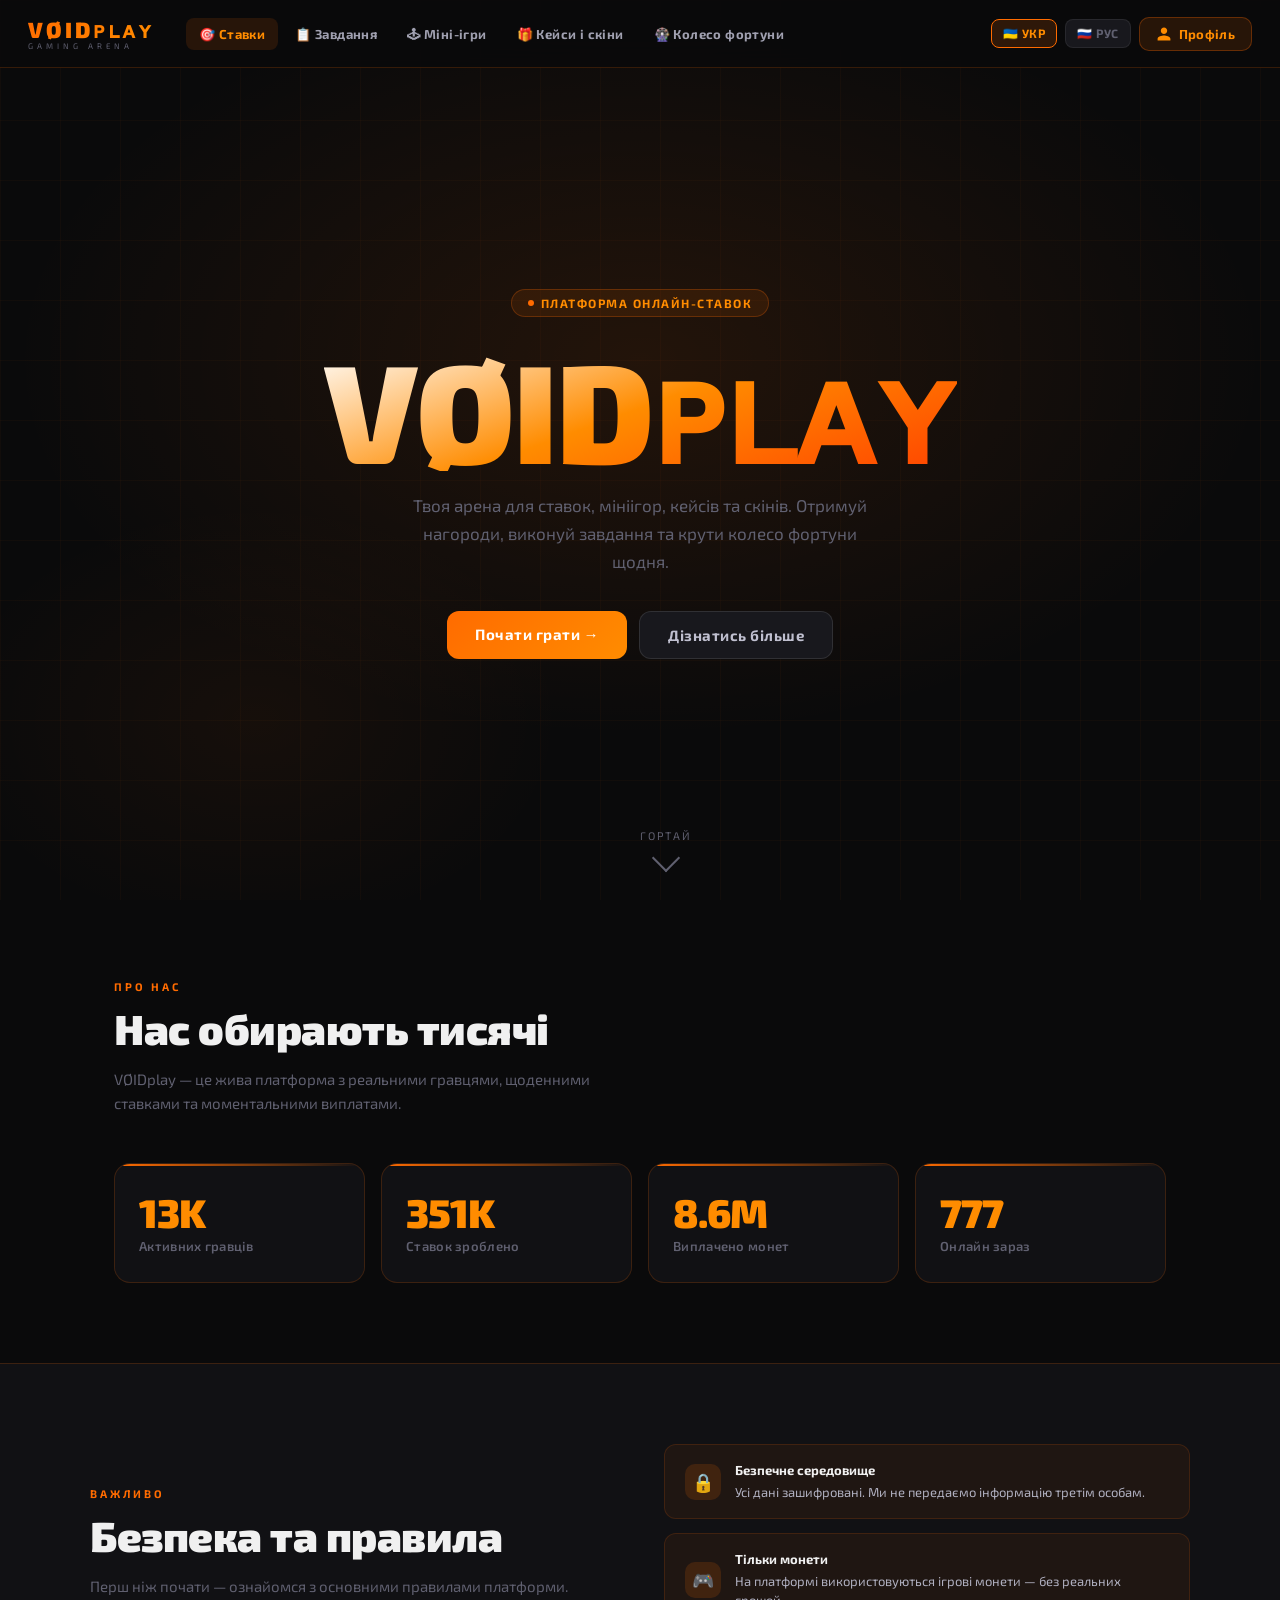
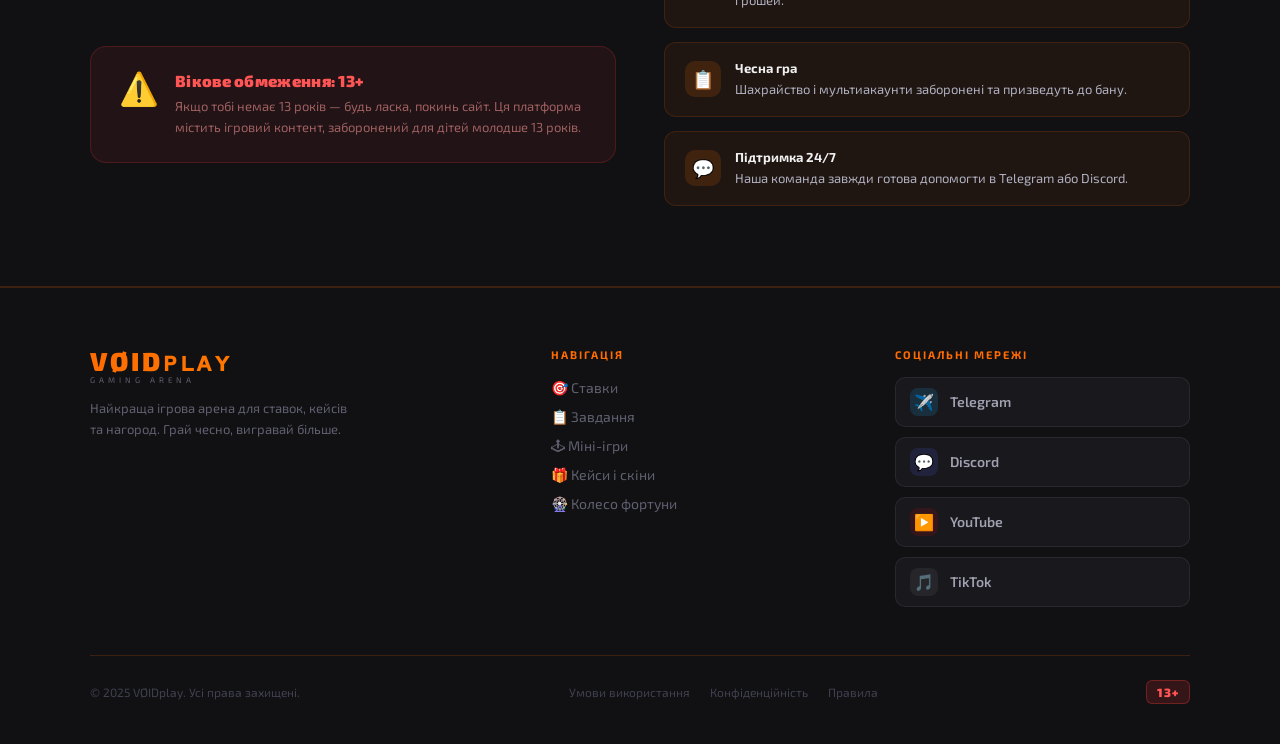
==== index.html @ d3e5fb25 "start" ====
<!DOCTYPE html>
<html lang="uk">
<head>
<meta charset="UTF-8">
<meta name="viewport" content="width=device-width, initial-scale=1.0">
<title>VØIDplay — Gaming Arena</title>
<link href="https://fonts.googleapis.com/css2?family=Exo+2:wght@400;600;700;900&display=swap" rel="stylesheet">
<style>
*, *::before, *::after { margin: 0; padding: 0; box-sizing: border-box; }

:root {
  --orange: #ff6b00;
  --orange-light: #ff8c00;
  --bg: #0a0a0b;
  --surface: #111114;
  --surface2: #18181d;
  --border: rgba(255,107,0,0.18);
  --text: #f0f0f0;
  --muted: #606070;
  --header-h: 68px;
}

html { scroll-behavior: smooth; }

body {
  font-family: 'Exo 2', sans-serif;
  background: var(--bg);
  color: var(--text);
  min-height: 100vh;
  overflow-x: hidden;
}

/* ─── HEADER ─────────────────────────────────────────── */
header {
  position: fixed;
  top: 0; left: 0; right: 0;
  height: var(--header-h);
  background: rgba(10,10,11,0.85);
  backdrop-filter: blur(18px);
  -webkit-backdrop-filter: blur(18px);
  border-bottom: 1px solid var(--border);
  z-index: 1000;
  display: flex;
  align-items: center;
  padding: 0 28px;
  gap: 32px;
}

.logo {
  display: flex;
  flex-direction: column;
  line-height: 1;
  text-decoration: none;
  flex-shrink: 0;
}
.logo-title {
  font-size: 22px;
  font-weight: 900;
  letter-spacing: 3px;
  background: linear-gradient(135deg, #ff6b00, #ff8c00);
  -webkit-background-clip: text;
  -webkit-text-fill-color: transparent;
}
.logo-sub {
  font-size: 8px;
  color: var(--muted);
  letter-spacing: 4px;
  text-transform: uppercase;
  margin-top: 2px;
}

nav {
  display: flex;
  align-items: center;
  gap: 4px;
  flex: 1;
}

.nav-link {
  color: #a0a0b0;
  text-decoration: none;
  font-size: 13px;
  font-weight: 700;
  letter-spacing: 0.4px;
  padding: 8px 13px;
  border-radius: 8px;
  transition: color 0.2s, background 0.2s;
  white-space: nowrap;
}
.nav-link:hover {
  color: var(--orange-light);
  background: rgba(255,107,0,0.08);
}
.nav-link.active {
  color: var(--orange-light);
  background: rgba(255,107,0,0.12);
}

.header-right {
  display: flex;
  align-items: center;
  gap: 8px;
  flex-shrink: 0;
}

.lang-btn {
  background: var(--surface2);
  border: 1px solid rgba(255,255,255,0.07);
  border-radius: 8px;
  padding: 6px 11px;
  color: var(--muted);
  font-family: 'Exo 2', sans-serif;
  font-size: 12px;
  font-weight: 700;
  cursor: pointer;
  transition: all 0.2s;
  letter-spacing: 0.5px;
}
.lang-btn:hover { border-color: rgba(255,107,0,0.4); color: var(--orange-light); }
.lang-btn.active {
  background: rgba(255,107,0,0.15);
  border-color: var(--orange);
  color: var(--orange-light);
}

.btn-profile {
  background: rgba(255,107,0,0.12);
  border: 1px solid rgba(255,107,0,0.3);
  border-radius: 10px;
  padding: 8px 16px;
  color: var(--orange-light);
  font-family: 'Exo 2', sans-serif;
  font-size: 13px;
  font-weight: 700;
  cursor: pointer;
  transition: all 0.2s;
  display: flex;
  align-items: center;
  gap: 7px;
  letter-spacing: 0.3px;
}
.btn-profile:hover {
  background: rgba(255,107,0,0.2);
  border-color: var(--orange);
}
.btn-profile svg { width: 16px; height: 16px; fill: var(--orange-light); }

/* ── PROFILE DROPDOWN ── */
.profile-wrap { position: relative; }

.profile-avatar {
  width: 36px; height: 36px;
  border-radius: 50%;
  background: linear-gradient(135deg, #ff6b00, #ff8c00);
  border: none;
  cursor: pointer;
  display: flex; align-items: center; justify-content: center;
  font-family: 'Exo 2', sans-serif;
  font-size: 14px; font-weight: 900;
  color: #fff;
  letter-spacing: 0.5px;
  transition: opacity 0.2s, transform 0.2s;
  flex-shrink: 0;
}
.profile-avatar:hover { opacity: 0.85; transform: scale(1.05); }

.profile-name-btn {
  display: flex; align-items: center; gap: 8px;
  background: rgba(255,107,0,0.10);
  border: 1px solid rgba(255,107,0,0.25);
  border-radius: 10px;
  padding: 6px 12px 6px 6px;
  cursor: pointer;
  transition: all 0.2s;
}
.profile-name-btn:hover { background: rgba(255,107,0,0.18); border-color: var(--orange); }
.profile-name-text {
  font-family: 'Exo 2', sans-serif;
  font-size: 13px; font-weight: 700;
  color: var(--orange-light);
  max-width: 120px;
  white-space: nowrap; overflow: hidden; text-overflow: ellipsis;
}
.profile-chevron {
  width: 14px; height: 14px;
  fill: var(--orange-light);
  transition: transform 0.2s;
  flex-shrink: 0;
}
.profile-wrap.open .profile-chevron { transform: rotate(180deg); }

.profile-dropdown {
  position: absolute;
  top: calc(100% + 10px);
  right: 0;
  min-width: 200px;
  background: #111114;
  border: 1px solid rgba(255,107,0,0.25);
  border-radius: 14px;
  padding: 8px;
  box-shadow: 0 16px 48px rgba(0,0,0,0.6);
  opacity: 0; pointer-events: none;
  transform: translateY(-8px);
  transition: opacity 0.2s, transform 0.2s;
  z-index: 200;
}
.profile-wrap.open .profile-dropdown {
  opacity: 1; pointer-events: all;
  transform: translateY(0);
}

.pd-header {
  padding: 10px 12px 12px;
  border-bottom: 1px solid rgba(255,255,255,0.06);
  margin-bottom: 6px;
}
.pd-fullname { font-size: 14px; font-weight: 900; color: var(--text); }
.pd-meta { font-size: 12px; color: var(--muted); margin-top: 2px; }
.pd-balance {
  display: flex; align-items: center; gap: 6px;
  background: rgba(255,107,0,0.1);
  border-radius: 8px;
  padding: 6px 10px;
  font-size: 13px; font-weight: 700;
  color: var(--orange-light);
  margin-top: 8px;
}

.pd-item {
  display: flex; align-items: center; gap: 10px;
  padding: 9px 12px;
  border-radius: 9px;
  font-size: 13px; font-weight: 600;
  color: #a0a0b0;
  cursor: pointer;
  transition: all 0.15s;
  border: none; background: none;
  width: 100%; text-align: left;
  font-family: 'Exo 2', sans-serif;
}
.pd-item:hover { background: rgba(255,255,255,0.04); color: var(--text); }
.pd-item.danger:hover { background: rgba(255,58,58,0.08); color: #ff5555; }
.pd-sep { height: 1px; background: rgba(255,255,255,0.06); margin: 4px 0; }

/* ─── HERO ─────────────────────────────────────────────── */
.hero {
  min-height: 100vh;
  display: flex;
  flex-direction: column;
  align-items: center;
  justify-content: center;
  text-align: center;
  padding: calc(var(--header-h) + 40px) 24px 60px;
  position: relative;
  overflow: hidden;
}

.hero-bg {
  position: absolute;
  inset: 0;
  background:
    radial-gradient(ellipse 70% 60% at 50% 40%, rgba(255,107,0,0.10) 0%, transparent 70%),
    radial-gradient(ellipse 40% 40% at 20% 80%, rgba(255,107,0,0.05) 0%, transparent 60%);
  pointer-events: none;
}

/* Grid lines decoration */
.hero-bg::after {
  content: '';
  position: absolute;
  inset: 0;
  background-image:
    linear-gradient(rgba(255,107,0,0.03) 1px, transparent 1px),
    linear-gradient(90deg, rgba(255,107,0,0.03) 1px, transparent 1px);
  background-size: 60px 60px;
  pointer-events: none;
}

.hero-badge {
  display: inline-flex;
  align-items: center;
  gap: 7px;
  background: rgba(255,107,0,0.1);
  border: 1px solid rgba(255,107,0,0.25);
  border-radius: 50px;
  padding: 6px 16px;
  font-size: 12px;
  font-weight: 700;
  color: var(--orange-light);
  letter-spacing: 1.5px;
  text-transform: uppercase;
  margin-bottom: 28px;
  animation: fadeDown 0.6s ease both;
}

.hero-badge-dot {
  width: 6px;
  height: 6px;
  border-radius: 50%;
  background: var(--orange);
  animation: pulse 2s infinite;
}

@keyframes pulse {
  0%,100% { opacity: 1; transform: scale(1); }
  50% { opacity: 0.5; transform: scale(0.7); }
}

.hero-title {
  font-size: clamp(72px, 14vw, 140px);
  font-weight: 900;
  letter-spacing: -2px;
  line-height: 0.9;
  background: linear-gradient(160deg, #fff 0%, #ff8c00 50%, #ff4400 100%);
  -webkit-background-clip: text;
  -webkit-text-fill-color: transparent;
  animation: fadeDown 0.7s 0.1s ease both;
  margin-bottom: 20px;
}

.hero-sub {
  font-size: clamp(14px, 2vw, 17px);
  color: var(--muted);
  max-width: 480px;
  line-height: 1.65;
  animation: fadeDown 0.7s 0.2s ease both;
  margin-bottom: 36px;
}

.hero-btns {
  display: flex;
  gap: 12px;
  flex-wrap: wrap;
  justify-content: center;
  animation: fadeDown 0.7s 0.3s ease both;
}

.btn-primary {
  background: linear-gradient(135deg, #ff6b00, #ff8c00);
  border: none;
  border-radius: 12px;
  padding: 14px 28px;
  color: #fff;
  font-family: 'Exo 2', sans-serif;
  font-size: 15px;
  font-weight: 700;
  cursor: pointer;
  transition: opacity 0.2s, transform 0.1s;
  letter-spacing: 0.5px;
  text-decoration: none;
  display: inline-block;
}
.btn-primary:hover { opacity: 0.88; }
.btn-primary:active { transform: scale(0.97); }

.btn-secondary {
  background: var(--surface2);
  border: 1px solid rgba(255,255,255,0.1);
  border-radius: 12px;
  padding: 14px 28px;
  color: #c0c0d0;
  font-family: 'Exo 2', sans-serif;
  font-size: 15px;
  font-weight: 700;
  cursor: pointer;
  transition: all 0.2s;
  letter-spacing: 0.5px;
  text-decoration: none;
  display: inline-block;
}
.btn-secondary:hover { border-color: rgba(255,107,0,0.4); color: var(--orange-light); }

.scroll-hint {
  position: absolute;
  bottom: 32px;
  left: 50%;
  transform: translateX(-50%);
  display: flex;
  flex-direction: column;
  align-items: center;
  gap: 6px;
  color: var(--muted);
  font-size: 11px;
  letter-spacing: 2px;
  text-transform: uppercase;
  animation: fadeDown 1s 0.8s ease both;
}
.scroll-arrow {
  width: 20px;
  height: 20px;
  border-right: 2px solid var(--muted);
  border-bottom: 2px solid var(--muted);
  transform: rotate(45deg);
  animation: scrollBounce 1.5s infinite;
}
@keyframes scrollBounce {
  0%,100% { transform: rotate(45deg) translateY(0); opacity: 1; }
  50% { transform: rotate(45deg) translateY(5px); opacity: 0.5; }
}

/* ─── SCROLL ANIMATIONS ────────────────────────────────── */
@keyframes fadeDown {
  from { opacity: 0; transform: translateY(-20px); }
  to   { opacity: 1; transform: translateY(0); }
}

.reveal {
  opacity: 0;
  transform: translateY(40px);
  transition: opacity 0.7s ease, transform 0.7s ease;
}
.reveal.visible {
  opacity: 1;
  transform: translateY(0);
}
.reveal-delay-1 { transition-delay: 0.1s; }
.reveal-delay-2 { transition-delay: 0.2s; }
.reveal-delay-3 { transition-delay: 0.3s; }
.reveal-delay-4 { transition-delay: 0.4s; }

/* ─── STATS SECTION ─────────────────────────────────────── */
.stats-section {
  padding: 80px 24px;
  max-width: 1100px;
  margin: 0 auto;
}

.section-label {
  font-size: 11px;
  font-weight: 700;
  color: var(--orange);
  letter-spacing: 3px;
  text-transform: uppercase;
  margin-bottom: 10px;
}

.section-title {
  font-size: clamp(28px, 5vw, 42px);
  font-weight: 900;
  margin-bottom: 14px;
  letter-spacing: -0.5px;
}

.section-desc {
  font-size: 15px;
  color: var(--muted);
  max-width: 520px;
  line-height: 1.6;
  margin-bottom: 48px;
}

.stats-grid {
  display: grid;
  grid-template-columns: repeat(auto-fit, minmax(200px, 1fr));
  gap: 16px;
}

.stat-card {
  background: var(--surface);
  border: 1px solid var(--border);
  border-radius: 16px;
  padding: 28px 24px;
  position: relative;
  overflow: hidden;
  transition: border-color 0.3s, transform 0.3s;
}
.stat-card:hover {
  border-color: rgba(255,107,0,0.4);
  transform: translateY(-3px);
}
.stat-card::before {
  content: '';
  position: absolute;
  top: 0; left: 0; right: 0;
  height: 2px;
  background: linear-gradient(90deg, var(--orange), transparent);
}

.stat-num {
  font-size: 40px;
  font-weight: 900;
  color: var(--orange-light);
  letter-spacing: -1px;
  line-height: 1;
  margin-bottom: 6px;
}

.stat-label {
  font-size: 13px;
  color: var(--muted);
  font-weight: 600;
  letter-spacing: 0.3px;
}

/* ─── INFO SECTION ──────────────────────────────────────── */
.info-section {
  padding: 80px 24px;
  background: var(--surface);
  border-top: 1px solid var(--border);
  border-bottom: 1px solid var(--border);
}

.info-inner {
  max-width: 1100px;
  margin: 0 auto;
  display: grid;
  grid-template-columns: 1fr 1fr;
  gap: 48px;
  align-items: center;
}

.info-warning {
  background: rgba(255,58,58,0.07);
  border: 1px solid rgba(255,58,58,0.2);
  border-radius: 16px;
  padding: 24px 28px;
  display: flex;
  align-items: flex-start;
  gap: 16px;
}
.warn-icon {
  font-size: 32px;
  line-height: 1;
  flex-shrink: 0;
}
.warn-title {
  font-size: 16px;
  font-weight: 900;
  color: #ff5555;
  margin-bottom: 6px;
  letter-spacing: 0.3px;
}
.warn-text {
  font-size: 13px;
  color: #a06060;
  line-height: 1.6;
}

.info-cards {
  display: flex;
  flex-direction: column;
  gap: 14px;
}

.info-card {
  background: rgba(255,107,0,0.06);
  border: 1px solid rgba(255,107,0,0.15);
  border-radius: 12px;
  padding: 16px 20px;
  display: flex;
  align-items: center;
  gap: 14px;
}
.info-card-icon {
  width: 36px;
  height: 36px;
  background: rgba(255,107,0,0.15);
  border-radius: 10px;
  display: flex;
  align-items: center;
  justify-content: center;
  font-size: 18px;
  flex-shrink: 0;
}
.info-card-text { font-size: 13px; color: #b0b0c0; line-height: 1.5; }
.info-card-text strong { color: var(--text); font-weight: 700; display: block; margin-bottom: 2px; }

/* ─── FOOTER ─────────────────────────────────────────────── */
footer {
  background: var(--surface);
  border-top: 1px solid var(--border);
  padding: 60px 24px 40px;
}

.footer-inner {
  max-width: 1100px;
  margin: 0 auto;
}

.footer-top {
  display: grid;
  grid-template-columns: 1.4fr 1fr 1fr;
  gap: 48px;
  margin-bottom: 48px;
}

.footer-brand .logo-title { font-size: 26px; letter-spacing: 3px; }
.footer-brand .logo-sub { margin-top: 2px; }

.footer-brand-desc {
  font-size: 13px;
  color: var(--muted);
  line-height: 1.65;
  margin-top: 14px;
  max-width: 260px;
}

.footer-col-title {
  font-size: 11px;
  font-weight: 700;
  color: var(--orange);
  letter-spacing: 2px;
  text-transform: uppercase;
  margin-bottom: 16px;
}

.footer-links {
  list-style: none;
  display: flex;
  flex-direction: column;
  gap: 10px;
}
.footer-links li a {
  color: var(--muted);
  text-decoration: none;
  font-size: 14px;
  transition: color 0.2s;
}
.footer-links li a:hover { color: var(--orange-light); }

/* Social buttons */
.socials {
  display: flex;
  flex-direction: column;
  gap: 10px;
}

.social-btn {
  display: flex;
  align-items: center;
  gap: 12px;
  background: var(--surface2);
  border: 1px solid rgba(255,255,255,0.07);
  border-radius: 10px;
  padding: 10px 14px;
  text-decoration: none;
  color: #a0a0b0;
  font-size: 14px;
  font-weight: 600;
  transition: all 0.2s;
}
.social-btn:hover {
  border-color: rgba(255,107,0,0.35);
  color: var(--orange-light);
  background: rgba(255,107,0,0.06);
}
.social-icon {
  width: 28px;
  height: 28px;
  border-radius: 8px;
  display: flex;
  align-items: center;
  justify-content: center;
  font-size: 16px;
  flex-shrink: 0;
}
.social-icon.tg  { background: rgba(41,182,246,0.15); }
.social-icon.dc  { background: rgba(88,101,242,0.15); }
.social-icon.yt  { background: rgba(255,0,0,0.12); }
.social-icon.tt  { background: rgba(255,255,255,0.06); }

.footer-bottom {
  border-top: 1px solid var(--border);
  padding-top: 24px;
  display: flex;
  align-items: center;
  justify-content: space-between;
  flex-wrap: wrap;
  gap: 12px;
}

.footer-copy {
  font-size: 12px;
  color: #404050;
}

.footer-legal {
  display: flex;
  gap: 20px;
}
.footer-legal a {
  font-size: 12px;
  color: #404050;
  text-decoration: none;
  transition: color 0.2s;
}
.footer-legal a:hover { color: var(--muted); }

.age-badge {
  background: rgba(255,58,58,0.15);
  border: 1px solid rgba(255,58,58,0.3);
  border-radius: 6px;
  padding: 4px 10px;
  font-size: 12px;
  font-weight: 900;
  color: #ff5555;
  letter-spacing: 1px;
}

/* ─── MOBILE ─────────────────────────────────────────────── */
@media (max-width: 768px) {
  .nav-link span { display: none; }
  .nav-link { padding: 8px 10px; font-size: 11px; }

  .info-inner { grid-template-columns: 1fr; gap: 24px; }

  .footer-top {
    grid-template-columns: 1fr;
    gap: 32px;
  }

  .footer-bottom { flex-direction: column; align-items: flex-start; }
}

@media (max-width: 520px) {
  header { padding: 0 16px; gap: 12px; }
  nav { gap: 2px; }
  .logo-title { font-size: 18px; }
}
</style>
</head>
<body>

<!-- ─── HEADER ──────────────────────────────────────────── -->
<header>
  <a href="#" class="logo">
    <span class="logo-title">VØIDᴘʟᴀʏ</span>
    <span class="logo-sub" data-i="arena">Gaming Arena</span>
  </a>

  <nav>
    <a href="#" class="nav-link active" data-i="nav_bets">🎯 Ставки</a>
    <a href="#" class="nav-link" data-i="nav_tasks">📋 Завдання</a>
    <a href="#" class="nav-link" data-i="nav_mini">🕹 Міні-ігри</a>
    <a href="#" class="nav-link" data-i="nav_cases">🎁 Кейси і скіни</a>
    <a href="#" class="nav-link" data-i="nav_wheel">🎡 Колесо фортуни</a>
  </nav>

  <div class="header-right">
    <button class="lang-btn active" onclick="setLang('uk')">🇺🇦 УКР</button>
    <button class="lang-btn" onclick="setLang('ru')">🇷🇺 РУС</button>
    <!-- Shown when logged OUT -->
    <button class="btn-profile" id="btn-go-login" onclick="window.location.href='register.html'">
      <svg viewBox="0 0 24 24" xmlns="http://www.w3.org/2000/svg">
        <path d="M12 12c2.7 0 4.8-2.1 4.8-4.8S14.7 2.4 12 2.4 7.2 4.5 7.2 7.2 9.3 12 12 12zm0 2.4c-3.2 0-9.6 1.6-9.6 4.8v2.4h19.2v-2.4c0-3.2-6.4-4.8-9.6-4.8z"/>
      </svg>
      <span data-i="profile">Профіль</span>
    </button>

    <!-- Shown when logged IN -->
    <div class="profile-wrap" id="profile-wrap" style="display:none">
      <button class="profile-name-btn" onclick="toggleDropdown()">
        <div class="profile-avatar" id="hdr-avatar">?</div>
        <span class="profile-name-text" id="hdr-name">—</span>
        <svg class="profile-chevron" viewBox="0 0 24 24"><path d="M7 10l5 5 5-5z"/></svg>
      </button>
      <div class="profile-dropdown" id="profile-dropdown">
        <div class="pd-header">
          <div class="pd-fullname" id="pd-fullname">—</div>
          <div class="pd-meta" id="pd-meta">—</div>
          <div class="pd-balance">🪙 <span id="pd-balance">200</span> монет</div>
        </div>
        <button class="pd-item" onclick="alert('Скоро!')">👤 Мій профіль</button>
        <button class="pd-item" onclick="alert('Скоро!')">🎁 Мої кейси</button>
        <div class="pd-sep"></div>
        <button class="pd-item danger" onclick="logout()">🚪 Вийти</button>
      </div>
    </div>
  </div>
</header>

<!-- ─── HERO ──────────────────────────────────────────────── -->
<section class="hero" id="home">
  <div class="hero-bg"></div>

  <div class="hero-badge">
    <span class="hero-badge-dot"></span>
    <span data-i="badge">Платформа онлайн-ставок</span>
  </div>

  <h1 class="hero-title">VØIDᴘʟᴀʏ</h1>

  <p class="hero-sub" data-i="hero_desc">
    Твоя арена для ставок, мініігор, кейсів та скінів. Отримуй нагороди, виконуй завдання та крути колесо фортуни щодня.
  </p>

  <div class="hero-btns">
    <a href="register.html" class="btn-primary" id="hero-start" data-i="btn_start">Почати грати →</a>
    <a href="#about" class="btn-secondary" data-i="btn_learn">Дізнатись більше</a>
  </div>

  <div class="scroll-hint">
    <span data-i="scroll">Гортай</span>
    <div class="scroll-arrow"></div>
  </div>
</section>

<!-- ─── STATS (ПРО НАС) ──────────────────────────────────── -->
<section class="stats-section" id="about">
  <div class="reveal">
    <div class="section-label" data-i="about_label">Про нас</div>
    <h2 class="section-title" data-i="about_title">Нас обирають тисячі</h2>
    <p class="section-desc" data-i="about_desc">
      VØIDplay — це жива платформа з реальними гравцями, щоденними ставками та моментальними виплатами. Ось наша статистика:
    </p>
  </div>

  <div class="stats-grid">
    <div class="stat-card reveal reveal-delay-1">
      <div class="stat-num" id="cnt-players">0</div>
      <div class="stat-label" data-i="stat_players">Активних гравців</div>
    </div>
    <div class="stat-card reveal reveal-delay-2">
      <div class="stat-num" id="cnt-bets">0</div>
      <div class="stat-label" data-i="stat_bets">Ставок зроблено</div>
    </div>
    <div class="stat-card reveal reveal-delay-3">
      <div class="stat-num" id="cnt-won">0</div>
      <div class="stat-label" data-i="stat_won">Виплачено монет</div>
    </div>
    <div class="stat-card reveal reveal-delay-4">
      <div class="stat-num" id="cnt-online">0</div>
      <div class="stat-label" data-i="stat_online">Онлайн зараз</div>
    </div>
  </div>
</section>

<!-- ─── ВАЖЛИВА ІНФОРМАЦІЯ ──────────────────────────────── -->
<section class="info-section">
  <div class="info-inner">

    <div class="reveal">
      <div class="section-label" data-i="info_label">Важливо</div>
      <h2 class="section-title" data-i="info_title">Безпека та правила</h2>
      <p class="section-desc" data-i="info_desc">
        Перш ніж почати — ознайомся з основними правилами платформи.
      </p>
      <div class="info-warning">
        <div class="warn-icon">⚠️</div>
        <div>
          <div class="warn-title" data-i="warn_title">Вікове обмеження: 13+</div>
          <div class="warn-text" data-i="warn_text">
            Якщо тобі немає 13 років — будь ласка, покинь сайт. Ця платформа містить ігровий контент, заборонений для дітей молодше 13 років.
          </div>
        </div>
      </div>
    </div>

    <div class="info-cards reveal reveal-delay-1">
      <div class="info-card">
        <div class="info-card-icon">🔒</div>
        <div class="info-card-text">
          <strong data-i="rule1_title">Безпечне середовище</strong>
          <span data-i="rule1_text">Усі дані зашифровані. Ми не передаємо інформацію третім особам.</span>
        </div>
      </div>
      <div class="info-card">
        <div class="info-card-icon">🎮</div>
        <div class="info-card-text">
          <strong data-i="rule2_title">Тільки монети</strong>
          <span data-i="rule2_text">На платформі використовуються ігрові монети — без реальних грошей.</span>
        </div>
      </div>
      <div class="info-card">
        <div class="info-card-icon">📋</div>
        <div class="info-card-text">
          <strong data-i="rule3_title">Чесна гра</strong>
          <span data-i="rule3_text">Шахрайство і мультиакаунти заборонені та призведуть до бану.</span>
        </div>
      </div>
      <div class="info-card">
        <div class="info-card-icon">💬</div>
        <div class="info-card-text">
          <strong data-i="rule4_title">Підтримка 24/7</strong>
          <span data-i="rule4_text">Наша команда завжди готова допомогти в Telegram або Discord.</span>
        </div>
      </div>
    </div>

  </div>
</section>

<!-- ─── FOOTER ──────────────────────────────────────────── -->
<footer>
  <div class="footer-inner">
    <div class="footer-top reveal">

      <div class="footer-brand">
        <div class="logo">
          <span class="logo-title">VØIDᴘʟᴀʏ</span>
          <span class="logo-sub" data-i="arena">Gaming Arena</span>
        </div>
        <p class="footer-brand-desc" data-i="footer_desc">
          Найкраща ігрова арена для ставок, кейсів та нагород. Грай чесно, вигравай більше.
        </p>
      </div>

      <div>
        <div class="footer-col-title" data-i="footer_nav">Навігація</div>
        <ul class="footer-links">
          <li><a href="#" data-i="nav_bets">🎯 Ставки</a></li>
          <li><a href="#" data-i="nav_tasks">📋 Завдання</a></li>
          <li><a href="#" data-i="nav_mini">🕹 Міні-ігри</a></li>
          <li><a href="#" data-i="nav_cases">🎁 Кейси і скіни</a></li>
          <li><a href="#" data-i="nav_wheel">🎡 Колесо фортуни</a></li>
        </ul>
      </div>

      <div>
        <div class="footer-col-title" data-i="footer_social">Соціальні мережі</div>
        <div class="socials">
          <a href="#" class="social-btn">
            <span class="social-icon tg">✈️</span>
            <span>Telegram</span>
          </a>
          <a href="#" class="social-btn">
            <span class="social-icon dc">💬</span>
            <span>Discord</span>
          </a>
          <a href="#" class="social-btn">
            <span class="social-icon yt">▶️</span>
            <span>YouTube</span>
          </a>
          <a href="#" class="social-btn">
            <span class="social-icon tt">🎵</span>
            <span>TikTok</span>
          </a>
        </div>
      </div>

    </div>

    <div class="footer-bottom">
      <span class="footer-copy" data-i="footer_copy">© 2025 VØIDplay. Усі права захищені.</span>
      <div class="footer-legal">
        <a href="#" data-i="footer_terms">Умови використання</a>
        <a href="#" data-i="footer_privacy">Конфіденційність</a>
        <a href="#" data-i="footer_rules">Правила</a>
      </div>
      <span class="age-badge">13+</span>
    </div>
  </div>
</footer>

<script>
/* ── TRANSLATIONS ─────────────────────────────────────── */
const T = {
  uk: {
    arena: 'Gaming Arena',
    nav_bets: '🎯 Ставки',
    nav_tasks: '📋 Завдання',
    nav_mini: '🕹 Міні-ігри',
    nav_cases: '🎁 Кейси і скіни',
    nav_wheel: '🎡 Колесо фортуни',
    profile: 'Профіль',
    badge: 'Платформа онлайн-ставок',
    hero_desc: 'Твоя арена для ставок, мініігор, кейсів та скінів. Отримуй нагороди, виконуй завдання та крути колесо фортуни щодня.',
    btn_start: 'Почати грати →',
    btn_learn: 'Дізнатись більше',
    scroll: 'Гортай',
    about_label: 'Про нас',
    about_title: 'Нас обирають тисячі',
    about_desc: 'VØIDplay — це жива платформа з реальними гравцями, щоденними ставками та моментальними виплатами.',
    stat_players: 'Активних гравців',
    stat_bets: 'Ставок зроблено',
    stat_won: 'Виплачено монет',
    stat_online: 'Онлайн зараз',
    info_label: 'Важливо',
    info_title: 'Безпека та правила',
    info_desc: 'Перш ніж почати — ознайомся з основними правилами платформи.',
    warn_title: 'Вікове обмеження: 13+',
    warn_text: 'Якщо тобі немає 13 років — будь ласка, покинь сайт. Ця платформа містить ігровий контент, заборонений для дітей молодше 13 років.',
    rule1_title: 'Безпечне середовище',
    rule1_text: 'Усі дані зашифровані. Ми не передаємо інформацію третім особам.',
    rule2_title: 'Тільки монети',
    rule2_text: 'На платформі використовуються ігрові монети — без реальних грошей.',
    rule3_title: 'Чесна гра',
    rule3_text: 'Шахрайство і мультиакаунти заборонені та призведуть до бану.',
    rule4_title: 'Підтримка 24/7',
    rule4_text: 'Наша команда завжди готова допомогти в Telegram або Discord.',
    footer_desc: 'Найкраща ігрова арена для ставок, кейсів та нагород. Грай чесно, вигравай більше.',
    footer_nav: 'Навігація',
    footer_social: 'Соціальні мережі',
    footer_copy: '© 2025 VØIDplay. Усі права захищені.',
    footer_terms: 'Умови використання',
    footer_privacy: 'Конфіденційність',
    footer_rules: 'Правила',
  },
  ru: {
    arena: 'Gaming Arena',
    nav_bets: '🎯 Ставки',
    nav_tasks: '📋 Задания',
    nav_mini: '🕹 Мини-игры',
    nav_cases: '🎁 Кейсы и скины',
    nav_wheel: '🎡 Колесо фортуны',
    profile: 'Профиль',
    badge: 'Платформа онлайн-ставок',
    hero_desc: 'Твоя арена для ставок, мини-игр, кейсов и скинов. Получай награды, выполняй задания и крути колесо фортуны каждый день.',
    btn_start: 'Начать играть →',
    btn_learn: 'Узнать больше',
    scroll: 'Листай',
    about_label: 'О нас',
    about_title: 'Нас выбирают тысячи',
    about_desc: 'VØIDplay — живая платформа с реальными игроками, ежедневными ставками и мгновенными выплатами.',
    stat_players: 'Активных игроков',
    stat_bets: 'Ставок сделано',
    stat_won: 'Выплачено монет',
    stat_online: 'Онлайн сейчас',
    info_label: 'Важно',
    info_title: 'Безопасность и правила',
    info_desc: 'Перед началом — ознакомься с основными правилами платформы.',
    warn_title: 'Возрастное ограничение: 13+',
    warn_text: 'Если тебе нет 13 лет — пожалуйста, покинь сайт. Эта платформа содержит игровой контент, запрещённый для детей младше 13 лет.',
    rule1_title: 'Безопасная среда',
    rule1_text: 'Все данные зашифрованы. Мы не передаём информацию третьим лицам.',
    rule2_title: 'Только монеты',
    rule2_text: 'На платформе используются игровые монеты — без реальных денег.',
    rule3_title: 'Честная игра',
    rule3_text: 'Мошенничество и мультиаккаунты запрещены и приведут к бану.',
    rule4_title: 'Поддержка 24/7',
    rule4_text: 'Наша команда всегда готова помочь в Telegram или Discord.',
    footer_desc: 'Лучшая игровая арена для ставок, кейсов и наград. Играй честно, выигрывай больше.',
    footer_nav: 'Навигация',
    footer_social: 'Социальные сети',
    footer_copy: '© 2025 VØIDplay. Все права защищены.',
    footer_terms: 'Условия использования',
    footer_privacy: 'Конфиденциальность',
    footer_rules: 'Правила',
  }
};

let lang = localStorage.getItem('vp_lang') || 'uk';

function setLang(l) {
  lang = l;
  localStorage.setItem('vp_lang', l);
  document.querySelectorAll('.lang-btn').forEach((b, i) =>
    b.classList.toggle('active', (i === 0) === (l === 'uk')));
  applyLang();
}

function applyLang() {
  const t = T[lang];
  document.querySelectorAll('[data-i]').forEach(el => {
    const k = el.getAttribute('data-i');
    if (t[k] != null) el.textContent = t[k];
  });
}

/* ── SCROLL REVEAL ──────────────────────────────────────── */
const revealObserver = new IntersectionObserver((entries) => {
  entries.forEach(e => {
    if (e.isIntersecting) {
      e.target.classList.add('visible');
    }
  });
}, { threshold: 0.12 });

document.querySelectorAll('.reveal').forEach(el => revealObserver.observe(el));

/* ── COUNTER ANIMATION ──────────────────────────────────── */
const counters = [
  { id: 'cnt-players', target: 14280, suffix: '' },
  { id: 'cnt-bets',    target: 382000, suffix: '' },
  { id: 'cnt-won',     target: 9400000, suffix: '' },
  { id: 'cnt-online',  target: 847, suffix: '' },
];

function formatNum(n) {
  if (n >= 1000000) return (n / 1000000).toFixed(1) + 'M';
  if (n >= 1000)    return Math.round(n / 1000) + 'K';
  return n.toString();
}

function animateCounter(el, target, duration) {
  let start = null;
  function step(ts) {
    if (!start) start = ts;
    const progress = Math.min((ts - start) / duration, 1);
    const eased = 1 - Math.pow(1 - progress, 3);
    el.textContent = formatNum(Math.round(eased * target));
    if (progress < 1) requestAnimationFrame(step);
    else el.textContent = formatNum(target);
  }
  requestAnimationFrame(step);
}

const statsObserver = new IntersectionObserver((entries) => {
  entries.forEach(e => {
    if (e.isIntersecting) {
      counters.forEach(c => {
        const el = document.getElementById(c.id);
        if (el) animateCounter(el, c.target, 1800);
      });
      statsObserver.disconnect();
    }
  });
}, { threshold: 0.2 });

const statsSection = document.querySelector('.stats-grid');
if (statsSection) statsObserver.observe(statsSection);

/* ── SESSION / PROFILE ──────────────────────────────────── */
function getSession() {
  try { return JSON.parse(localStorage.getItem('nx_session') || 'null'); } catch(e){ return null; }
}

function initSession() {
  const s = getSession();
  if (s) {
    // show profile widget, hide login btn
    document.getElementById('btn-go-login').style.display = 'none';
    document.getElementById('profile-wrap').style.display = 'block';

    // avatar initials
    const initials = (s.first[0] || '') + (s.last[0] || '');
    document.getElementById('hdr-avatar').textContent = initials.toUpperCase();
    document.getElementById('hdr-name').textContent = s.first;

    // dropdown details
    document.getElementById('pd-fullname').textContent = s.first + ' ' + s.last;
    const age = new Date().getFullYear() - s.year;
    document.getElementById('pd-meta').textContent = '@' + s.user + ' · ' + age + ' р.';
    document.getElementById('pd-balance').textContent = s.balance ?? 200;

    // change hero button
    const heroBtn = document.getElementById('hero-start');
    if (heroBtn) { heroBtn.textContent = '🎮 Грати →'; heroBtn.removeAttribute('href'); }
  }
}

function toggleDropdown() {
  document.getElementById('profile-wrap').classList.toggle('open');
}

document.addEventListener('click', (e) => {
  const wrap = document.getElementById('profile-wrap');
  if (wrap && !wrap.contains(e.target)) wrap.classList.remove('open');
});

function logout() {
  localStorage.removeItem('nx_session');
  location.reload();
}

/* ── INIT ────────────────────────────────────────────────── */
window.onload = () => { setLang(lang); initSession(); };
</script>
</body>
</html>
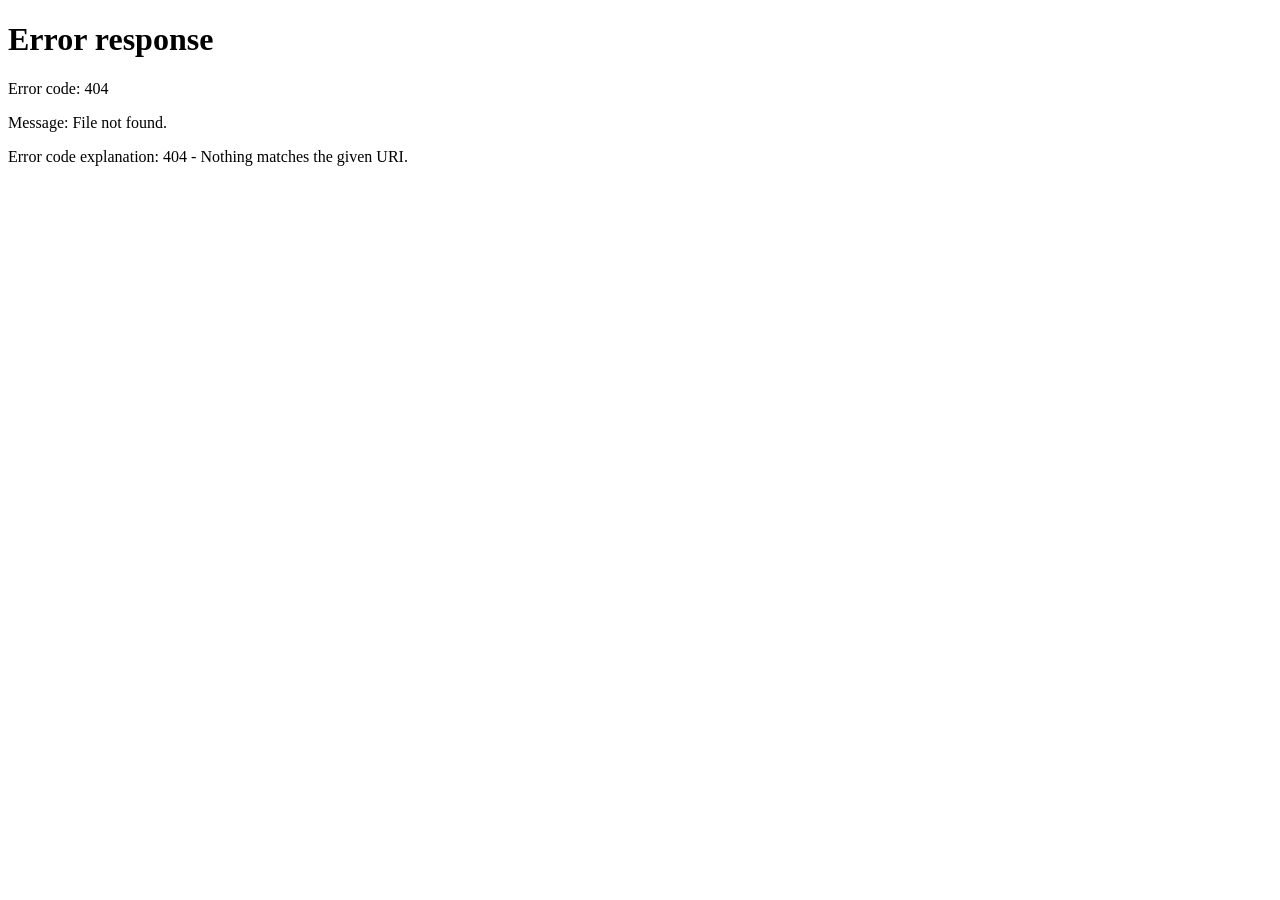
==== commit d813951a: "Add shared script.js for language support and user management; remove stavki.js; create global style" ====
--- a/index.html
+++ b/index.html
@@ -1,1150 +1,173 @@
 <!DOCTYPE html>
 <html lang="uk">
 <head>
-<meta charset="UTF-8">
-<meta name="viewport" content="width=device-width, initial-scale=1.0">
-<title>VØIDplay — Gaming Arena</title>
-<link href="https://fonts.googleapis.com/css2?family=Exo+2:wght@400;600;700;900&display=swap" rel="stylesheet">
+<meta charset="UTF-8"><meta name="viewport" content="width=device-width,initial-scale=1.0">
+<title>VØIDplay — Головна</title>
+<link rel="stylesheet" href="style.css">
 <style>
-*, *::before, *::after { margin: 0; padding: 0; box-sizing: border-box; }
+.hero{min-height:100vh;display:flex;flex-direction:column;align-items:center;justify-content:center;
+  text-align:center;padding:calc(var(--header-h)+60px) 24px 80px;position:relative;overflow:hidden;}
+.hero-bg{position:absolute;inset:0;pointer-events:none;
+  background:radial-gradient(ellipse 70% 60% at 50% 42%,rgba(255,107,0,.10) 0%,transparent 70%),
+    radial-gradient(ellipse 40% 35% at 15% 75%,rgba(255,107,0,.05) 0%,transparent 55%);}
+.hero-bg::after{content:'';position:absolute;inset:0;
+  background-image:linear-gradient(rgba(255,107,0,.025) 1px,transparent 1px),
+    linear-gradient(90deg,rgba(255,107,0,.025) 1px,transparent 1px);
+  background-size:60px 60px;}
+.hero-badge{display:inline-flex;align-items:center;gap:8px;
+  background:rgba(255,107,0,.1);border:1px solid rgba(255,107,0,.25);
+  border-radius:50px;padding:6px 18px;font-size:11px;font-weight:700;color:var(--orange-light);
+  letter-spacing:1.5px;text-transform:uppercase;margin-bottom:26px;animation:fadeUp .55s ease both;}
+.bdot{width:7px;height:7px;border-radius:50%;background:var(--orange);animation:pulse 2s infinite;}
+.hero-title{font-size:clamp(68px,13vw,138px);font-weight:900;letter-spacing:-3px;line-height:.88;
+  background:linear-gradient(160deg,#fff 0%,#ff8c00 48%,#ff3a00 100%);
+  -webkit-background-clip:text;-webkit-text-fill-color:transparent;
+  animation:fadeUp .6s .08s ease both;margin-bottom:20px;}
+.hero-sub{font-size:clamp(14px,1.8vw,16px);color:var(--muted);max-width:450px;line-height:1.7;
+  animation:fadeUp .6s .16s ease both;margin-bottom:36px;}
+.hero-btns{display:flex;gap:12px;flex-wrap:wrap;justify-content:center;animation:fadeUp .6s .24s ease both;}
+.scroll-hint{position:absolute;bottom:36px;left:50%;transform:translateX(-50%);
+  display:flex;flex-direction:column;align-items:center;gap:6px;
+  color:var(--dim);font-size:10px;letter-spacing:2px;text-transform:uppercase;
+  animation:fadeUp .8s .6s ease both;}
+.scroll-arr{width:17px;height:17px;border-right:2px solid var(--dim);border-bottom:2px solid var(--dim);
+  transform:rotate(45deg);animation:scrollBounce 1.6s infinite;}
+@keyframes scrollBounce{0%,100%{transform:rotate(45deg) translateY(0);opacity:.8;}50%{transform:rotate(45deg) translateY(5px);opacity:.3;}}
 
-:root {
-  --orange: #ff6b00;
-  --orange-light: #ff8c00;
-  --bg: #0a0a0b;
-  --surface: #111114;
-  --surface2: #18181d;
-  --border: rgba(255,107,0,0.18);
-  --text: #f0f0f0;
-  --muted: #606070;
-  --header-h: 68px;
-}
+.stats-section{padding:90px 0;}
+.stats-grid{display:grid;grid-template-columns:repeat(auto-fit,minmax(200px,1fr));gap:16px;margin-top:46px;}
 
-html { scroll-behavior: smooth; }
+.info-section{background:var(--surface);border-top:1px solid var(--border-o);border-bottom:1px solid var(--border-o);padding:90px 0;}
+.info-grid{display:grid;grid-template-columns:1fr 1fr;gap:52px;align-items:start;}
+.warn-box{background:rgba(255,58,58,.07);border:1px solid rgba(255,58,58,.22);border-radius:var(--r-lg);
+  padding:20px 22px;display:flex;align-items:flex-start;gap:13px;margin-top:22px;}
+.warn-icon{font-size:26px;flex-shrink:0;line-height:1;}
+.warn-title{font-size:14px;font-weight:900;color:#ff5555;margin-bottom:4px;}
+.warn-text{font-size:12.5px;color:#906060;line-height:1.6;}
+.info-cards{display:flex;flex-direction:column;gap:11px;}
+.icard{background:rgba(255,107,0,.05);border:1px solid rgba(255,107,0,.14);border-radius:11px;
+  padding:14px 16px;display:flex;align-items:center;gap:13px;}
+.icard-icon{width:36px;height:36px;border-radius:9px;background:rgba(255,107,0,.14);
+  display:flex;align-items:center;justify-content:center;font-size:17px;flex-shrink:0;}
+.icard-title{font-size:13px;font-weight:700;margin-bottom:2px;}
+.icard-text{font-size:12px;color:var(--muted);line-height:1.5;}
 
-body {
-  font-family: 'Exo 2', sans-serif;
-  background: var(--bg);
-  color: var(--text);
-  min-height: 100vh;
-  overflow-x: hidden;
-}
+footer{background:var(--surface);border-top:1px solid var(--border-o);padding:60px 0 38px;}
+.footer-grid{display:grid;grid-template-columns:1.4fr 1fr 1fr;gap:48px;margin-bottom:46px;}
+.flt{font-size:22px;font-weight:900;letter-spacing:3px;background:linear-gradient(135deg,#ff6b00,#ff9500);-webkit-background-clip:text;-webkit-text-fill-color:transparent;}
+.fls{font-size:8px;color:var(--dim);letter-spacing:4px;text-transform:uppercase;margin-top:2px;}
+.fdesc{font-size:13px;color:var(--muted);line-height:1.65;margin-top:12px;max-width:230px;}
+.fcol-title{font-size:10px;font-weight:700;color:var(--orange);letter-spacing:2.5px;text-transform:uppercase;margin-bottom:14px;}
+.flinks{list-style:none;display:flex;flex-direction:column;gap:9px;}
+.flinks a{font-size:13.5px;color:var(--muted);transition:color .2s;}
+.flinks a:hover{color:var(--orange-light);}
+.socials{display:flex;flex-direction:column;gap:8px;}
+.soc-btn{display:flex;align-items:center;gap:10px;background:var(--surface2);border:1px solid var(--border);
+  border-radius:10px;padding:8px 12px;font-size:13px;font-weight:600;color:#909090;transition:all .2s;}
+.soc-btn:hover{border-color:rgba(255,107,0,.35);color:var(--orange-light);}
+.soc-ico{width:27px;height:27px;border-radius:8px;display:flex;align-items:center;justify-content:center;font-size:14px;}
+.fbottom{border-top:1px solid var(--border);padding-top:22px;display:flex;align-items:center;justify-content:space-between;flex-wrap:wrap;gap:12px;}
+.fcopy{font-size:12px;color:var(--dim);}
+.flegal{display:flex;gap:16px;}
+.flegal a{font-size:12px;color:var(--dim);transition:color .2s;}
+.flegal a:hover{color:var(--muted);}
+.age-chip{background:rgba(255,58,58,.12);border:1px solid rgba(255,58,58,.28);border-radius:6px;padding:3px 9px;font-size:11px;font-weight:900;color:#ff5050;letter-spacing:1px;}
 
-/* ─── HEADER ─────────────────────────────────────────── */
-header {
-  position: fixed;
-  top: 0; left: 0; right: 0;
-  height: var(--header-h);
-  background: rgba(10,10,11,0.85);
-  backdrop-filter: blur(18px);
-  -webkit-backdrop-filter: blur(18px);
-  border-bottom: 1px solid var(--border);
-  z-index: 1000;
-  display: flex;
-  align-items: center;
-  padding: 0 28px;
-  gap: 32px;
-}
-
-.logo {
-  display: flex;
-  flex-direction: column;
-  line-height: 1;
-  text-decoration: none;
-  flex-shrink: 0;
-}
-.logo-title {
-  font-size: 22px;
-  font-weight: 900;
-  letter-spacing: 3px;
-  background: linear-gradient(135deg, #ff6b00, #ff8c00);
-  -webkit-background-clip: text;
-  -webkit-text-fill-color: transparent;
-}
-.logo-sub {
-  font-size: 8px;
-  color: var(--muted);
-  letter-spacing: 4px;
-  text-transform: uppercase;
-  margin-top: 2px;
-}
-
-nav {
-  display: flex;
-  align-items: center;
-  gap: 4px;
-  flex: 1;
-}
-
-.nav-link {
-  color: #a0a0b0;
-  text-decoration: none;
-  font-size: 13px;
-  font-weight: 700;
-  letter-spacing: 0.4px;
-  padding: 8px 13px;
-  border-radius: 8px;
-  transition: color 0.2s, background 0.2s;
-  white-space: nowrap;
-}
-.nav-link:hover {
-  color: var(--orange-light);
-  background: rgba(255,107,0,0.08);
-}
-.nav-link.active {
-  color: var(--orange-light);
-  background: rgba(255,107,0,0.12);
-}
-
-.header-right {
-  display: flex;
-  align-items: center;
-  gap: 8px;
-  flex-shrink: 0;
-}
-
-.lang-btn {
-  background: var(--surface2);
-  border: 1px solid rgba(255,255,255,0.07);
-  border-radius: 8px;
-  padding: 6px 11px;
-  color: var(--muted);
-  font-family: 'Exo 2', sans-serif;
-  font-size: 12px;
-  font-weight: 700;
-  cursor: pointer;
-  transition: all 0.2s;
-  letter-spacing: 0.5px;
-}
-.lang-btn:hover { border-color: rgba(255,107,0,0.4); color: var(--orange-light); }
-.lang-btn.active {
-  background: rgba(255,107,0,0.15);
-  border-color: var(--orange);
-  color: var(--orange-light);
-}
-
-.btn-profile {
-  background: rgba(255,107,0,0.12);
-  border: 1px solid rgba(255,107,0,0.3);
-  border-radius: 10px;
-  padding: 8px 16px;
-  color: var(--orange-light);
-  font-family: 'Exo 2', sans-serif;
-  font-size: 13px;
-  font-weight: 700;
-  cursor: pointer;
-  transition: all 0.2s;
-  display: flex;
-  align-items: center;
-  gap: 7px;
-  letter-spacing: 0.3px;
-}
-.btn-profile:hover {
-  background: rgba(255,107,0,0.2);
-  border-color: var(--orange);
-}
-.btn-profile svg { width: 16px; height: 16px; fill: var(--orange-light); }
-
-/* ── PROFILE DROPDOWN ── */
-.profile-wrap { position: relative; }
-
-.profile-avatar {
-  width: 36px; height: 36px;
-  border-radius: 50%;
-  background: linear-gradient(135deg, #ff6b00, #ff8c00);
-  border: none;
-  cursor: pointer;
-  display: flex; align-items: center; justify-content: center;
-  font-family: 'Exo 2', sans-serif;
-  font-size: 14px; font-weight: 900;
-  color: #fff;
-  letter-spacing: 0.5px;
-  transition: opacity 0.2s, transform 0.2s;
-  flex-shrink: 0;
-}
-.profile-avatar:hover { opacity: 0.85; transform: scale(1.05); }
-
-.profile-name-btn {
-  display: flex; align-items: center; gap: 8px;
-  background: rgba(255,107,0,0.10);
-  border: 1px solid rgba(255,107,0,0.25);
-  border-radius: 10px;
-  padding: 6px 12px 6px 6px;
-  cursor: pointer;
-  transition: all 0.2s;
-}
-.profile-name-btn:hover { background: rgba(255,107,0,0.18); border-color: var(--orange); }
-.profile-name-text {
-  font-family: 'Exo 2', sans-serif;
-  font-size: 13px; font-weight: 700;
-  color: var(--orange-light);
-  max-width: 120px;
-  white-space: nowrap; overflow: hidden; text-overflow: ellipsis;
-}
-.profile-chevron {
-  width: 14px; height: 14px;
-  fill: var(--orange-light);
-  transition: transform 0.2s;
-  flex-shrink: 0;
-}
-.profile-wrap.open .profile-chevron { transform: rotate(180deg); }
-
-.profile-dropdown {
-  position: absolute;
-  top: calc(100% + 10px);
-  right: 0;
-  min-width: 200px;
-  background: #111114;
-  border: 1px solid rgba(255,107,0,0.25);
-  border-radius: 14px;
-  padding: 8px;
-  box-shadow: 0 16px 48px rgba(0,0,0,0.6);
-  opacity: 0; pointer-events: none;
-  transform: translateY(-8px);
-  transition: opacity 0.2s, transform 0.2s;
-  z-index: 200;
-}
-.profile-wrap.open .profile-dropdown {
-  opacity: 1; pointer-events: all;
-  transform: translateY(0);
-}
-
-.pd-header {
-  padding: 10px 12px 12px;
-  border-bottom: 1px solid rgba(255,255,255,0.06);
-  margin-bottom: 6px;
-}
-.pd-fullname { font-size: 14px; font-weight: 900; color: var(--text); }
-.pd-meta { font-size: 12px; color: var(--muted); margin-top: 2px; }
-.pd-balance {
-  display: flex; align-items: center; gap: 6px;
-  background: rgba(255,107,0,0.1);
-  border-radius: 8px;
-  padding: 6px 10px;
-  font-size: 13px; font-weight: 700;
-  color: var(--orange-light);
-  margin-top: 8px;
-}
-
-.pd-item {
-  display: flex; align-items: center; gap: 10px;
-  padding: 9px 12px;
-  border-radius: 9px;
-  font-size: 13px; font-weight: 600;
-  color: #a0a0b0;
-  cursor: pointer;
-  transition: all 0.15s;
-  border: none; background: none;
-  width: 100%; text-align: left;
-  font-family: 'Exo 2', sans-serif;
-}
-.pd-item:hover { background: rgba(255,255,255,0.04); color: var(--text); }
-.pd-item.danger:hover { background: rgba(255,58,58,0.08); color: #ff5555; }
-.pd-sep { height: 1px; background: rgba(255,255,255,0.06); margin: 4px 0; }
-
-/* ─── HERO ─────────────────────────────────────────────── */
-.hero {
-  min-height: 100vh;
-  display: flex;
-  flex-direction: column;
-  align-items: center;
-  justify-content: center;
-  text-align: center;
-  padding: calc(var(--header-h) + 40px) 24px 60px;
-  position: relative;
-  overflow: hidden;
-}
-
-.hero-bg {
-  position: absolute;
-  inset: 0;
-  background:
-    radial-gradient(ellipse 70% 60% at 50% 40%, rgba(255,107,0,0.10) 0%, transparent 70%),
-    radial-gradient(ellipse 40% 40% at 20% 80%, rgba(255,107,0,0.05) 0%, transparent 60%);
-  pointer-events: none;
-}
-
-/* Grid lines decoration */
-.hero-bg::after {
-  content: '';
-  position: absolute;
-  inset: 0;
-  background-image:
-    linear-gradient(rgba(255,107,0,0.03) 1px, transparent 1px),
-    linear-gradient(90deg, rgba(255,107,0,0.03) 1px, transparent 1px);
-  background-size: 60px 60px;
-  pointer-events: none;
-}
-
-.hero-badge {
-  display: inline-flex;
-  align-items: center;
-  gap: 7px;
-  background: rgba(255,107,0,0.1);
-  border: 1px solid rgba(255,107,0,0.25);
-  border-radius: 50px;
-  padding: 6px 16px;
-  font-size: 12px;
-  font-weight: 700;
-  color: var(--orange-light);
-  letter-spacing: 1.5px;
-  text-transform: uppercase;
-  margin-bottom: 28px;
-  animation: fadeDown 0.6s ease both;
-}
-
-.hero-badge-dot {
-  width: 6px;
-  height: 6px;
-  border-radius: 50%;
-  background: var(--orange);
-  animation: pulse 2s infinite;
-}
-
-@keyframes pulse {
-  0%,100% { opacity: 1; transform: scale(1); }
-  50% { opacity: 0.5; transform: scale(0.7); }
-}
-
-.hero-title {
-  font-size: clamp(72px, 14vw, 140px);
-  font-weight: 900;
-  letter-spacing: -2px;
-  line-height: 0.9;
-  background: linear-gradient(160deg, #fff 0%, #ff8c00 50%, #ff4400 100%);
-  -webkit-background-clip: text;
-  -webkit-text-fill-color: transparent;
-  animation: fadeDown 0.7s 0.1s ease both;
-  margin-bottom: 20px;
-}
-
-.hero-sub {
-  font-size: clamp(14px, 2vw, 17px);
-  color: var(--muted);
-  max-width: 480px;
-  line-height: 1.65;
-  animation: fadeDown 0.7s 0.2s ease both;
-  margin-bottom: 36px;
-}
-
-.hero-btns {
-  display: flex;
-  gap: 12px;
-  flex-wrap: wrap;
-  justify-content: center;
-  animation: fadeDown 0.7s 0.3s ease both;
-}
-
-.btn-primary {
-  background: linear-gradient(135deg, #ff6b00, #ff8c00);
-  border: none;
-  border-radius: 12px;
-  padding: 14px 28px;
-  color: #fff;
-  font-family: 'Exo 2', sans-serif;
-  font-size: 15px;
-  font-weight: 700;
-  cursor: pointer;
-  transition: opacity 0.2s, transform 0.1s;
-  letter-spacing: 0.5px;
-  text-decoration: none;
-  display: inline-block;
-}
-.btn-primary:hover { opacity: 0.88; }
-.btn-primary:active { transform: scale(0.97); }
-
-.btn-secondary {
-  background: var(--surface2);
-  border: 1px solid rgba(255,255,255,0.1);
-  border-radius: 12px;
-  padding: 14px 28px;
-  color: #c0c0d0;
-  font-family: 'Exo 2', sans-serif;
-  font-size: 15px;
-  font-weight: 700;
-  cursor: pointer;
-  transition: all 0.2s;
-  letter-spacing: 0.5px;
-  text-decoration: none;
-  display: inline-block;
-}
-.btn-secondary:hover { border-color: rgba(255,107,0,0.4); color: var(--orange-light); }
-
-.scroll-hint {
-  position: absolute;
-  bottom: 32px;
-  left: 50%;
-  transform: translateX(-50%);
-  display: flex;
-  flex-direction: column;
-  align-items: center;
-  gap: 6px;
-  color: var(--muted);
-  font-size: 11px;
-  letter-spacing: 2px;
-  text-transform: uppercase;
-  animation: fadeDown 1s 0.8s ease both;
-}
-.scroll-arrow {
-  width: 20px;
-  height: 20px;
-  border-right: 2px solid var(--muted);
-  border-bottom: 2px solid var(--muted);
-  transform: rotate(45deg);
-  animation: scrollBounce 1.5s infinite;
-}
-@keyframes scrollBounce {
-  0%,100% { transform: rotate(45deg) translateY(0); opacity: 1; }
-  50% { transform: rotate(45deg) translateY(5px); opacity: 0.5; }
-}
-
-/* ─── SCROLL ANIMATIONS ────────────────────────────────── */
-@keyframes fadeDown {
-  from { opacity: 0; transform: translateY(-20px); }
-  to   { opacity: 1; transform: translateY(0); }
-}
-
-.reveal {
-  opacity: 0;
-  transform: translateY(40px);
-  transition: opacity 0.7s ease, transform 0.7s ease;
-}
-.reveal.visible {
-  opacity: 1;
-  transform: translateY(0);
-}
-.reveal-delay-1 { transition-delay: 0.1s; }
-.reveal-delay-2 { transition-delay: 0.2s; }
-.reveal-delay-3 { transition-delay: 0.3s; }
-.reveal-delay-4 { transition-delay: 0.4s; }
-
-/* ─── STATS SECTION ─────────────────────────────────────── */
-.stats-section {
-  padding: 80px 24px;
-  max-width: 1100px;
-  margin: 0 auto;
-}
-
-.section-label {
-  font-size: 11px;
-  font-weight: 700;
-  color: var(--orange);
-  letter-spacing: 3px;
-  text-transform: uppercase;
-  margin-bottom: 10px;
-}
-
-.section-title {
-  font-size: clamp(28px, 5vw, 42px);
-  font-weight: 900;
-  margin-bottom: 14px;
-  letter-spacing: -0.5px;
-}
-
-.section-desc {
-  font-size: 15px;
-  color: var(--muted);
-  max-width: 520px;
-  line-height: 1.6;
-  margin-bottom: 48px;
-}
-
-.stats-grid {
-  display: grid;
-  grid-template-columns: repeat(auto-fit, minmax(200px, 1fr));
-  gap: 16px;
-}
-
-.stat-card {
-  background: var(--surface);
-  border: 1px solid var(--border);
-  border-radius: 16px;
-  padding: 28px 24px;
-  position: relative;
-  overflow: hidden;
-  transition: border-color 0.3s, transform 0.3s;
-}
-.stat-card:hover {
-  border-color: rgba(255,107,0,0.4);
-  transform: translateY(-3px);
-}
-.stat-card::before {
-  content: '';
-  position: absolute;
-  top: 0; left: 0; right: 0;
-  height: 2px;
-  background: linear-gradient(90deg, var(--orange), transparent);
-}
-
-.stat-num {
-  font-size: 40px;
-  font-weight: 900;
-  color: var(--orange-light);
-  letter-spacing: -1px;
-  line-height: 1;
-  margin-bottom: 6px;
-}
-
-.stat-label {
-  font-size: 13px;
-  color: var(--muted);
-  font-weight: 600;
-  letter-spacing: 0.3px;
-}
-
-/* ─── INFO SECTION ──────────────────────────────────────── */
-.info-section {
-  padding: 80px 24px;
-  background: var(--surface);
-  border-top: 1px solid var(--border);
-  border-bottom: 1px solid var(--border);
-}
-
-.info-inner {
-  max-width: 1100px;
-  margin: 0 auto;
-  display: grid;
-  grid-template-columns: 1fr 1fr;
-  gap: 48px;
-  align-items: center;
-}
-
-.info-warning {
-  background: rgba(255,58,58,0.07);
-  border: 1px solid rgba(255,58,58,0.2);
-  border-radius: 16px;
-  padding: 24px 28px;
-  display: flex;
-  align-items: flex-start;
-  gap: 16px;
-}
-.warn-icon {
-  font-size: 32px;
-  line-height: 1;
-  flex-shrink: 0;
-}
-.warn-title {
-  font-size: 16px;
-  font-weight: 900;
-  color: #ff5555;
-  margin-bottom: 6px;
-  letter-spacing: 0.3px;
-}
-.warn-text {
-  font-size: 13px;
-  color: #a06060;
-  line-height: 1.6;
-}
-
-.info-cards {
-  display: flex;
-  flex-direction: column;
-  gap: 14px;
-}
-
-.info-card {
-  background: rgba(255,107,0,0.06);
-  border: 1px solid rgba(255,107,0,0.15);
-  border-radius: 12px;
-  padding: 16px 20px;
-  display: flex;
-  align-items: center;
-  gap: 14px;
-}
-.info-card-icon {
-  width: 36px;
-  height: 36px;
-  background: rgba(255,107,0,0.15);
-  border-radius: 10px;
-  display: flex;
-  align-items: center;
-  justify-content: center;
-  font-size: 18px;
-  flex-shrink: 0;
-}
-.info-card-text { font-size: 13px; color: #b0b0c0; line-height: 1.5; }
-.info-card-text strong { color: var(--text); font-weight: 700; display: block; margin-bottom: 2px; }
-
-/* ─── FOOTER ─────────────────────────────────────────────── */
-footer {
-  background: var(--surface);
-  border-top: 1px solid var(--border);
-  padding: 60px 24px 40px;
-}
-
-.footer-inner {
-  max-width: 1100px;
-  margin: 0 auto;
-}
-
-.footer-top {
-  display: grid;
-  grid-template-columns: 1.4fr 1fr 1fr;
-  gap: 48px;
-  margin-bottom: 48px;
-}
-
-.footer-brand .logo-title { font-size: 26px; letter-spacing: 3px; }
-.footer-brand .logo-sub { margin-top: 2px; }
-
-.footer-brand-desc {
-  font-size: 13px;
-  color: var(--muted);
-  line-height: 1.65;
-  margin-top: 14px;
-  max-width: 260px;
-}
-
-.footer-col-title {
-  font-size: 11px;
-  font-weight: 700;
-  color: var(--orange);
-  letter-spacing: 2px;
-  text-transform: uppercase;
-  margin-bottom: 16px;
-}
-
-.footer-links {
-  list-style: none;
-  display: flex;
-  flex-direction: column;
-  gap: 10px;
-}
-.footer-links li a {
-  color: var(--muted);
-  text-decoration: none;
-  font-size: 14px;
-  transition: color 0.2s;
-}
-.footer-links li a:hover { color: var(--orange-light); }
-
-/* Social buttons */
-.socials {
-  display: flex;
-  flex-direction: column;
-  gap: 10px;
-}
-
-.social-btn {
-  display: flex;
-  align-items: center;
-  gap: 12px;
-  background: var(--surface2);
-  border: 1px solid rgba(255,255,255,0.07);
-  border-radius: 10px;
-  padding: 10px 14px;
-  text-decoration: none;
-  color: #a0a0b0;
-  font-size: 14px;
-  font-weight: 600;
-  transition: all 0.2s;
-}
-.social-btn:hover {
-  border-color: rgba(255,107,0,0.35);
-  color: var(--orange-light);
-  background: rgba(255,107,0,0.06);
-}
-.social-icon {
-  width: 28px;
-  height: 28px;
-  border-radius: 8px;
-  display: flex;
-  align-items: center;
-  justify-content: center;
-  font-size: 16px;
-  flex-shrink: 0;
-}
-.social-icon.tg  { background: rgba(41,182,246,0.15); }
-.social-icon.dc  { background: rgba(88,101,242,0.15); }
-.social-icon.yt  { background: rgba(255,0,0,0.12); }
-.social-icon.tt  { background: rgba(255,255,255,0.06); }
-
-.footer-bottom {
-  border-top: 1px solid var(--border);
-  padding-top: 24px;
-  display: flex;
-  align-items: center;
-  justify-content: space-between;
-  flex-wrap: wrap;
-  gap: 12px;
-}
-
-.footer-copy {
-  font-size: 12px;
-  color: #404050;
-}
-
-.footer-legal {
-  display: flex;
-  gap: 20px;
-}
-.footer-legal a {
-  font-size: 12px;
-  color: #404050;
-  text-decoration: none;
-  transition: color 0.2s;
-}
-.footer-legal a:hover { color: var(--muted); }
-
-.age-badge {
-  background: rgba(255,58,58,0.15);
-  border: 1px solid rgba(255,58,58,0.3);
-  border-radius: 6px;
-  padding: 4px 10px;
-  font-size: 12px;
-  font-weight: 900;
-  color: #ff5555;
-  letter-spacing: 1px;
-}
-
-/* ─── MOBILE ─────────────────────────────────────────────── */
-@media (max-width: 768px) {
-  .nav-link span { display: none; }
-  .nav-link { padding: 8px 10px; font-size: 11px; }
-
-  .info-inner { grid-template-columns: 1fr; gap: 24px; }
-
-  .footer-top {
-    grid-template-columns: 1fr;
-    gap: 32px;
-  }
-
-  .footer-bottom { flex-direction: column; align-items: flex-start; }
-}
-
-@media (max-width: 520px) {
-  header { padding: 0 16px; gap: 12px; }
-  nav { gap: 2px; }
-  .logo-title { font-size: 18px; }
-}
+@media(max-width:768px){.info-grid{grid-template-columns:1fr;gap:26px;}.footer-grid{grid-template-columns:1fr;gap:28px;}.fbottom{flex-direction:column;align-items:flex-start;}}
 </style>
 </head>
 <body>
+<header class="navbar" id="navbar"></header>
 
-<!-- ─── HEADER ──────────────────────────────────────────── -->
-<header>
-  <a href="#" class="logo">
-    <span class="logo-title">VØIDᴘʟᴀʏ</span>
-    <span class="logo-sub" data-i="arena">Gaming Arena</span>
-  </a>
-
-  <nav>
-    <a href="#" class="nav-link active" data-i="nav_bets">🎯 Ставки</a>
-    <a href="#" class="nav-link" data-i="nav_tasks">📋 Завдання</a>
-    <a href="#" class="nav-link" data-i="nav_mini">🕹 Міні-ігри</a>
-    <a href="#" class="nav-link" data-i="nav_cases">🎁 Кейси і скіни</a>
-    <a href="#" class="nav-link" data-i="nav_wheel">🎡 Колесо фортуни</a>
-  </nav>
-
-  <div class="header-right">
-    <button class="lang-btn active" onclick="setLang('uk')">🇺🇦 УКР</button>
-    <button class="lang-btn" onclick="setLang('ru')">🇷🇺 РУС</button>
-    <!-- Shown when logged OUT -->
-    <button class="btn-profile" id="btn-go-login" onclick="window.location.href='register.html'">
-      <svg viewBox="0 0 24 24" xmlns="http://www.w3.org/2000/svg">
-        <path d="M12 12c2.7 0 4.8-2.1 4.8-4.8S14.7 2.4 12 2.4 7.2 4.5 7.2 7.2 9.3 12 12 12zm0 2.4c-3.2 0-9.6 1.6-9.6 4.8v2.4h19.2v-2.4c0-3.2-6.4-4.8-9.6-4.8z"/>
-      </svg>
-      <span data-i="profile">Профіль</span>
-    </button>
-
-    <!-- Shown when logged IN -->
-    <div class="profile-wrap" id="profile-wrap" style="display:none">
-      <button class="profile-name-btn" onclick="toggleDropdown()">
-        <div class="profile-avatar" id="hdr-avatar">?</div>
-        <span class="profile-name-text" id="hdr-name">—</span>
-        <svg class="profile-chevron" viewBox="0 0 24 24"><path d="M7 10l5 5 5-5z"/></svg>
-      </button>
-      <div class="profile-dropdown" id="profile-dropdown">
-        <div class="pd-header">
-          <div class="pd-fullname" id="pd-fullname">—</div>
-          <div class="pd-meta" id="pd-meta">—</div>
-          <div class="pd-balance">🪙 <span id="pd-balance">200</span> монет</div>
-        </div>
-        <button class="pd-item" onclick="alert('Скоро!')">👤 Мій профіль</button>
-        <button class="pd-item" onclick="alert('Скоро!')">🎁 Мої кейси</button>
-        <div class="pd-sep"></div>
-        <button class="pd-item danger" onclick="logout()">🚪 Вийти</button>
-      </div>
-    </div>
-  </div>
-</header>
-
-<!-- ─── HERO ──────────────────────────────────────────────── -->
 <section class="hero" id="home">
   <div class="hero-bg"></div>
-
-  <div class="hero-badge">
-    <span class="hero-badge-dot"></span>
-    <span data-i="badge">Платформа онлайн-ставок</span>
+  <div class="hero-badge"><span class="bdot"></span><span>Платформа онлайн-ставок</span></div>
+  <h1 class="hero-title">VØIDplay</h1>
+  <p class="hero-sub">Твоя арена для ставок, мініігор, кейсів та скінів. Отримуй нагороди, виконуй завдання та крути колесо фортуни щодня.</p>
+  <div class="hero-btns">
+    <a href="cases.html" class="btn btn-primary btn-lg">🎁 Відкрити кейси →</a>
+    <a href="#about" class="btn btn-secondary btn-lg">Дізнатись більше</a>
   </div>
-
-  <h1 class="hero-title">VØIDᴘʟᴀʏ</h1>
-
-  <p class="hero-sub" data-i="hero_desc">
-    Твоя арена для ставок, мініігор, кейсів та скінів. Отримуй нагороди, виконуй завдання та крути колесо фортуни щодня.
-  </p>
-
-  <div class="hero-btns">
-    <a href="register.html" class="btn-primary" id="hero-start" data-i="btn_start">Почати грати →</a>
-    <a href="#about" class="btn-secondary" data-i="btn_learn">Дізнатись більше</a>
-  </div>
-
-  <div class="scroll-hint">
-    <span data-i="scroll">Гортай</span>
-    <div class="scroll-arrow"></div>
-  </div>
+  <div class="scroll-hint"><span>ГОРТАЙ</span><div class="scroll-arr"></div></div>
 </section>
 
-<!-- ─── STATS (ПРО НАС) ──────────────────────────────────── -->
 <section class="stats-section" id="about">
-  <div class="reveal">
-    <div class="section-label" data-i="about_label">Про нас</div>
-    <h2 class="section-title" data-i="about_title">Нас обирають тисячі</h2>
-    <p class="section-desc" data-i="about_desc">
-      VØIDplay — це жива платформа з реальними гравцями, щоденними ставками та моментальними виплатами. Ось наша статистика:
-    </p>
-  </div>
-
-  <div class="stats-grid">
-    <div class="stat-card reveal reveal-delay-1">
-      <div class="stat-num" id="cnt-players">0</div>
-      <div class="stat-label" data-i="stat_players">Активних гравців</div>
+  <div class="container">
+    <div class="reveal">
+      <div class="section-label">Про нас</div>
+      <h2 class="section-title">Нас обирають тисячі</h2>
+      <p class="section-desc">VØIDplay — жива платформа з реальними гравцями, щоденними ставками та миттєвими виплатами.</p>
     </div>
-    <div class="stat-card reveal reveal-delay-2">
-      <div class="stat-num" id="cnt-bets">0</div>
-      <div class="stat-label" data-i="stat_bets">Ставок зроблено</div>
-    </div>
-    <div class="stat-card reveal reveal-delay-3">
-      <div class="stat-num" id="cnt-won">0</div>
-      <div class="stat-label" data-i="stat_won">Виплачено монет</div>
-    </div>
-    <div class="stat-card reveal reveal-delay-4">
-      <div class="stat-num" id="cnt-online">0</div>
-      <div class="stat-label" data-i="stat_online">Онлайн зараз</div>
+    <div class="stats-grid counters-group">
+      <div class="stat-card reveal reveal-d1"><div class="stat-num" data-count="14280">0</div><div class="stat-lbl">Активних гравців</div></div>
+      <div class="stat-card reveal reveal-d2"><div class="stat-num" data-count="382000">0</div><div class="stat-lbl">Ставок зроблено</div></div>
+      <div class="stat-card reveal reveal-d3"><div class="stat-num" data-count="9400000">0</div><div class="stat-lbl">Виплачено монет</div></div>
+      <div class="stat-card reveal reveal-d4"><div class="stat-num" data-count="847">0</div><div class="stat-lbl">Онлайн зараз</div></div>
     </div>
   </div>
 </section>
 
-<!-- ─── ВАЖЛИВА ІНФОРМАЦІЯ ──────────────────────────────── -->
 <section class="info-section">
-  <div class="info-inner">
+  <div class="container">
+    <div class="info-grid">
+      <div class="reveal">
+        <div class="section-label">Важливо</div>
+        <h2 class="section-title">Безпека та правила</h2>
+        <p class="section-desc">Перш ніж почати — ознайомся з основними правилами платформи.</p>
+        <div class="warn-box"><div class="warn-icon">⚠️</div>
+          <div><div class="warn-title">Вікове обмеження: 13+</div>
+            <div class="warn-text">Якщо тобі немає 13 років — покинь сайт. Ця платформа містить ігровий контент, заборонений для молодших.</div></div></div>
+      </div>
+      <div class="info-cards reveal reveal-d1">
+        <div class="icard"><div class="icard-icon">🔒</div><div><div class="icard-title">Безпечне середовище</div><div class="icard-text">Всі дані зашифровані. Ми не передаємо інформацію третім особам.</div></div></div>
+        <div class="icard"><div class="icard-icon">🪙</div><div><div class="icard-title">Тільки ігрові монети</div><div class="icard-text">На платформі немає реальних грошей — лише ігрова валюта.</div></div></div>
+        <div class="icard"><div class="icard-icon">📋</div><div><div class="icard-title">Чесна гра</div><div class="icard-text">Шахрайство і мультиакаунти заборонені та призведуть до бану.</div></div></div>
+        <div class="icard"><div class="icard-icon">💬</div><div><div class="icard-title">Підтримка 24/7</div><div class="icard-text">Наша команда допоможе в Telegram або Discord у будь-який час.</div></div></div>
+      </div>
+    </div>
+  </div>
+</section>
 
-    <div class="reveal">
-      <div class="section-label" data-i="info_label">Важливо</div>
-      <h2 class="section-title" data-i="info_title">Безпека та правила</h2>
-      <p class="section-desc" data-i="info_desc">
-        Перш ніж почати — ознайомся з основними правилами платформи.
-      </p>
-      <div class="info-warning">
-        <div class="warn-icon">⚠️</div>
-        <div>
-          <div class="warn-title" data-i="warn_title">Вікове обмеження: 13+</div>
-          <div class="warn-text" data-i="warn_text">
-            Якщо тобі немає 13 років — будь ласка, покинь сайт. Ця платформа містить ігровий контент, заборонений для дітей молодше 13 років.
-          </div>
+<footer>
+  <div class="container">
+    <div class="footer-grid">
+      <div>
+        <div class="flt">VØIDᴘʟᴀʏ</div><div class="fls">Gaming Arena</div>
+        <p class="fdesc">Найкраща ігрова арена для ставок, кейсів та нагород. Грай чесно, вигравай більше.</p>
+      </div>
+      <div>
+        <div class="fcol-title">Навігація</div>
+        <ul class="flinks">
+          <li><a href="index.html">🏠 Головна</a></li>
+          <li><a href="cases.html">🎁 Кейси</a></li>
+          <li><a href="profile.html">👤 Профіль</a></li>
+        </ul>
+      </div>
+      <div>
+        <div class="fcol-title">Соціальні мережі</div>
+        <div class="socials">
+          <a href="#" class="soc-btn"><span class="soc-ico" style="background:rgba(41,182,246,.15)">✈️</span>Telegram</a>
+          <a href="#" class="soc-btn"><span class="soc-ico" style="background:rgba(88,101,242,.15)">💬</span>Discord</a>
+          <a href="#" class="soc-btn"><span class="soc-ico" style="background:rgba(255,0,0,.12)">▶️</span>YouTube</a>
+          <a href="#" class="soc-btn"><span class="soc-ico" style="background:rgba(255,255,255,.06)">🎵</span>TikTok</a>
         </div>
       </div>
     </div>
-
-    <div class="info-cards reveal reveal-delay-1">
-      <div class="info-card">
-        <div class="info-card-icon">🔒</div>
-        <div class="info-card-text">
-          <strong data-i="rule1_title">Безпечне середовище</strong>
-          <span data-i="rule1_text">Усі дані зашифровані. Ми не передаємо інформацію третім особам.</span>
-        </div>
-      </div>
-      <div class="info-card">
-        <div class="info-card-icon">🎮</div>
-        <div class="info-card-text">
-          <strong data-i="rule2_title">Тільки монети</strong>
-          <span data-i="rule2_text">На платформі використовуються ігрові монети — без реальних грошей.</span>
-        </div>
-      </div>
-      <div class="info-card">
-        <div class="info-card-icon">📋</div>
-        <div class="info-card-text">
-          <strong data-i="rule3_title">Чесна гра</strong>
-          <span data-i="rule3_text">Шахрайство і мультиакаунти заборонені та призведуть до бану.</span>
-        </div>
-      </div>
-      <div class="info-card">
-        <div class="info-card-icon">💬</div>
-        <div class="info-card-text">
-          <strong data-i="rule4_title">Підтримка 24/7</strong>
-          <span data-i="rule4_text">Наша команда завжди готова допомогти в Telegram або Discord.</span>
-        </div>
-      </div>
-    </div>
-
-  </div>
-</section>
-
-<!-- ─── FOOTER ──────────────────────────────────────────── -->
-<footer>
-  <div class="footer-inner">
-    <div class="footer-top reveal">
-
-      <div class="footer-brand">
-        <div class="logo">
-          <span class="logo-title">VØIDᴘʟᴀʏ</span>
-          <span class="logo-sub" data-i="arena">Gaming Arena</span>
-        </div>
-        <p class="footer-brand-desc" data-i="footer_desc">
-          Найкраща ігрова арена для ставок, кейсів та нагород. Грай чесно, вигравай більше.
-        </p>
-      </div>
-
-      <div>
-        <div class="footer-col-title" data-i="footer_nav">Навігація</div>
-        <ul class="footer-links">
-          <li><a href="#" data-i="nav_bets">🎯 Ставки</a></li>
-          <li><a href="#" data-i="nav_tasks">📋 Завдання</a></li>
-          <li><a href="#" data-i="nav_mini">🕹 Міні-ігри</a></li>
-          <li><a href="#" data-i="nav_cases">🎁 Кейси і скіни</a></li>
-          <li><a href="#" data-i="nav_wheel">🎡 Колесо фортуни</a></li>
-        </ul>
-      </div>
-
-      <div>
-        <div class="footer-col-title" data-i="footer_social">Соціальні мережі</div>
-        <div class="socials">
-          <a href="#" class="social-btn">
-            <span class="social-icon tg">✈️</span>
-            <span>Telegram</span>
-          </a>
-          <a href="#" class="social-btn">
-            <span class="social-icon dc">💬</span>
-            <span>Discord</span>
-          </a>
-          <a href="#" class="social-btn">
-            <span class="social-icon yt">▶️</span>
-            <span>YouTube</span>
-          </a>
-          <a href="#" class="social-btn">
-            <span class="social-icon tt">🎵</span>
-            <span>TikTok</span>
-          </a>
-        </div>
-      </div>
-
-    </div>
-
-    <div class="footer-bottom">
-      <span class="footer-copy" data-i="footer_copy">© 2025 VØIDplay. Усі права захищені.</span>
-      <div class="footer-legal">
-        <a href="#" data-i="footer_terms">Умови використання</a>
-        <a href="#" data-i="footer_privacy">Конфіденційність</a>
-        <a href="#" data-i="footer_rules">Правила</a>
-      </div>
-      <span class="age-badge">13+</span>
+    <div class="fbottom">
+      <span class="fcopy">© 2025 VØIDplay. Усі права захищені.</span>
+      <div class="flegal"><a href="#">Умови використання</a><a href="#">Конфіденційність</a><a href="#">Правила</a></div>
+      <span class="age-chip">13+</span>
     </div>
   </div>
 </footer>
 
+<script src="script.js"></script>
 <script>
-/* ── TRANSLATIONS ─────────────────────────────────────── */
-const T = {
-  uk: {
-    arena: 'Gaming Arena',
-    nav_bets: '🎯 Ставки',
-    nav_tasks: '📋 Завдання',
-    nav_mini: '🕹 Міні-ігри',
-    nav_cases: '🎁 Кейси і скіни',
-    nav_wheel: '🎡 Колесо фортуни',
-    profile: 'Профіль',
-    badge: 'Платформа онлайн-ставок',
-    hero_desc: 'Твоя арена для ставок, мініігор, кейсів та скінів. Отримуй нагороди, виконуй завдання та крути колесо фортуни щодня.',
-    btn_start: 'Почати грати →',
-    btn_learn: 'Дізнатись більше',
-    scroll: 'Гортай',
-    about_label: 'Про нас',
-    about_title: 'Нас обирають тисячі',
-    about_desc: 'VØIDplay — це жива платформа з реальними гравцями, щоденними ставками та моментальними виплатами.',
-    stat_players: 'Активних гравців',
-    stat_bets: 'Ставок зроблено',
-    stat_won: 'Виплачено монет',
-    stat_online: 'Онлайн зараз',
-    info_label: 'Важливо',
-    info_title: 'Безпека та правила',
-    info_desc: 'Перш ніж почати — ознайомся з основними правилами платформи.',
-    warn_title: 'Вікове обмеження: 13+',
-    warn_text: 'Якщо тобі немає 13 років — будь ласка, покинь сайт. Ця платформа містить ігровий контент, заборонений для дітей молодше 13 років.',
-    rule1_title: 'Безпечне середовище',
-    rule1_text: 'Усі дані зашифровані. Ми не передаємо інформацію третім особам.',
-    rule2_title: 'Тільки монети',
-    rule2_text: 'На платформі використовуються ігрові монети — без реальних грошей.',
-    rule3_title: 'Чесна гра',
-    rule3_text: 'Шахрайство і мультиакаунти заборонені та призведуть до бану.',
-    rule4_title: 'Підтримка 24/7',
-    rule4_text: 'Наша команда завжди готова допомогти в Telegram або Discord.',
-    footer_desc: 'Найкраща ігрова арена для ставок, кейсів та нагород. Грай чесно, вигравай більше.',
-    footer_nav: 'Навігація',
-    footer_social: 'Соціальні мережі',
-    footer_copy: '© 2025 VØIDplay. Усі права захищені.',
-    footer_terms: 'Умови використання',
-    footer_privacy: 'Конфіденційність',
-    footer_rules: 'Правила',
-  },
-  ru: {
-    arena: 'Gaming Arena',
-    nav_bets: '🎯 Ставки',
-    nav_tasks: '📋 Задания',
-    nav_mini: '🕹 Мини-игры',
-    nav_cases: '🎁 Кейсы и скины',
-    nav_wheel: '🎡 Колесо фортуны',
-    profile: 'Профиль',
-    badge: 'Платформа онлайн-ставок',
-    hero_desc: 'Твоя арена для ставок, мини-игр, кейсов и скинов. Получай награды, выполняй задания и крути колесо фортуны каждый день.',
-    btn_start: 'Начать играть →',
-    btn_learn: 'Узнать больше',
-    scroll: 'Листай',
-    about_label: 'О нас',
-    about_title: 'Нас выбирают тысячи',
-    about_desc: 'VØIDplay — живая платформа с реальными игроками, ежедневными ставками и мгновенными выплатами.',
-    stat_players: 'Активных игроков',
-    stat_bets: 'Ставок сделано',
-    stat_won: 'Выплачено монет',
-    stat_online: 'Онлайн сейчас',
-    info_label: 'Важно',
-    info_title: 'Безопасность и правила',
-    info_desc: 'Перед началом — ознакомься с основными правилами платформы.',
-    warn_title: 'Возрастное ограничение: 13+',
-    warn_text: 'Если тебе нет 13 лет — пожалуйста, покинь сайт. Эта платформа содержит игровой контент, запрещённый для детей младше 13 лет.',
-    rule1_title: 'Безопасная среда',
-    rule1_text: 'Все данные зашифрованы. Мы не передаём информацию третьим лицам.',
-    rule2_title: 'Только монеты',
-    rule2_text: 'На платформе используются игровые монеты — без реальных денег.',
-    rule3_title: 'Честная игра',
-    rule3_text: 'Мошенничество и мультиаккаунты запрещены и приведут к бану.',
-    rule4_title: 'Поддержка 24/7',
-    rule4_text: 'Наша команда всегда готова помочь в Telegram или Discord.',
-    footer_desc: 'Лучшая игровая арена для ставок, кейсов и наград. Играй честно, выигрывай больше.',
-    footer_nav: 'Навигация',
-    footer_social: 'Социальные сети',
-    footer_copy: '© 2025 VØIDplay. Все права защищены.',
-    footer_terms: 'Условия использования',
-    footer_privacy: 'Конфиденциальность',
-    footer_rules: 'Правила',
-  }
-};
-
-let lang = localStorage.getItem('vp_lang') || 'uk';
-
-function setLang(l) {
-  lang = l;
-  localStorage.setItem('vp_lang', l);
-  document.querySelectorAll('.lang-btn').forEach((b, i) =>
-    b.classList.toggle('active', (i === 0) === (l === 'uk')));
-  applyLang();
-}
-
-function applyLang() {
-  const t = T[lang];
-  document.querySelectorAll('[data-i]').forEach(el => {
-    const k = el.getAttribute('data-i');
-    if (t[k] != null) el.textContent = t[k];
-  });
-}
-
-/* ── SCROLL REVEAL ──────────────────────────────────────── */
-const revealObserver = new IntersectionObserver((entries) => {
-  entries.forEach(e => {
-    if (e.isIntersecting) {
-      e.target.classList.add('visible');
-    }
-  });
-}, { threshold: 0.12 });
-
-document.querySelectorAll('.reveal').forEach(el => revealObserver.observe(el));
-
-/* ── COUNTER ANIMATION ──────────────────────────────────── */
-const counters = [
-  { id: 'cnt-players', target: 14280, suffix: '' },
-  { id: 'cnt-bets',    target: 382000, suffix: '' },
-  { id: 'cnt-won',     target: 9400000, suffix: '' },
-  { id: 'cnt-online',  target: 847, suffix: '' },
-];
-
-function formatNum(n) {
-  if (n >= 1000000) return (n / 1000000).toFixed(1) + 'M';
-  if (n >= 1000)    return Math.round(n / 1000) + 'K';
-  return n.toString();
-}
-
-function animateCounter(el, target, duration) {
-  let start = null;
-  function step(ts) {
-    if (!start) start = ts;
-    const progress = Math.min((ts - start) / duration, 1);
-    const eased = 1 - Math.pow(1 - progress, 3);
-    el.textContent = formatNum(Math.round(eased * target));
-    if (progress < 1) requestAnimationFrame(step);
-    else el.textContent = formatNum(target);
-  }
-  requestAnimationFrame(step);
-}
-
-const statsObserver = new IntersectionObserver((entries) => {
-  entries.forEach(e => {
-    if (e.isIntersecting) {
-      counters.forEach(c => {
-        const el = document.getElementById(c.id);
-        if (el) animateCounter(el, c.target, 1800);
-      });
-      statsObserver.disconnect();
-    }
-  });
-}, { threshold: 0.2 });
-
-const statsSection = document.querySelector('.stats-grid');
-if (statsSection) statsObserver.observe(statsSection);
-
-/* ── SESSION / PROFILE ──────────────────────────────────── */
-function getSession() {
-  try { return JSON.parse(localStorage.getItem('nx_session') || 'null'); } catch(e){ return null; }
-}
-
-function initSession() {
-  const s = getSession();
-  if (s) {
-    // show profile widget, hide login btn
-    document.getElementById('btn-go-login').style.display = 'none';
-    document.getElementById('profile-wrap').style.display = 'block';
-
-    // avatar initials
-    const initials = (s.first[0] || '') + (s.last[0] || '');
-    document.getElementById('hdr-avatar').textContent = initials.toUpperCase();
-    document.getElementById('hdr-name').textContent = s.first;
-
-    // dropdown details
-    document.getElementById('pd-fullname').textContent = s.first + ' ' + s.last;
-    const age = new Date().getFullYear() - s.year;
-    document.getElementById('pd-meta').textContent = '@' + s.user + ' · ' + age + ' р.';
-    document.getElementById('pd-balance').textContent = s.balance ?? 200;
-
-    // change hero button
-    const heroBtn = document.getElementById('hero-start');
-    if (heroBtn) { heroBtn.textContent = '🎮 Грати →'; heroBtn.removeAttribute('href'); }
-  }
-}
-
-function toggleDropdown() {
-  document.getElementById('profile-wrap').classList.toggle('open');
-}
-
-document.addEventListener('click', (e) => {
-  const wrap = document.getElementById('profile-wrap');
-  if (wrap && !wrap.contains(e.target)) wrap.classList.remove('open');
-});
-
-function logout() {
-  localStorage.removeItem('nx_session');
-  location.reload();
-}
-
-/* ── INIT ────────────────────────────────────────────────── */
-window.onload = () => { setLang(lang); initSession(); };
+requireAuth();
+buildNavbar('home');
+setLang(currentLang);
+initReveal();
+initCounters();
 </script>
 </body>
 </html>
--- a/style.css
+++ b/style.css
@@ -0,0 +1,164 @@
+/* ═══════════════════════════════════════════
+   VØIDplay — Global Styles
+   ═══════════════════════════════════════════ */
+@import url('https://fonts.googleapis.com/css2?family=Exo+2:wght@400;600;700;900&display=swap');
+
+*,*::before,*::after{margin:0;padding:0;box-sizing:border-box;}
+:root{
+  --orange:#ff6b00; --orange-light:#ff8c00;
+  --orange-dim:rgba(255,107,0,0.18); --orange-glow:rgba(255,107,0,0.08);
+  --purple:#9d4edd; --purple-dim:rgba(157,78,221,0.2); --purple-glow:rgba(157,78,221,0.08);
+  --cyan:#00d4ff; --cyan-dim:rgba(0,212,255,0.2); --cyan-glow:rgba(0,212,255,0.07);
+  --bg:#0a0a0b; --bg2:#0e0e10; --surface:#111114; --surface2:#18181d; --surface3:#1e1e24;
+  --border:rgba(255,255,255,0.07); --border-o:rgba(255,107,0,0.22);
+  --text:#f0f0f0; --muted:#606070; --dim:#404050;
+  --green:#00e676; --red:#ff4444;
+  --header-h:64px; --r:12px; --r-lg:18px;
+  --font:'Exo 2',sans-serif;
+}
+html{scroll-behavior:smooth;}
+body{font-family:var(--font);background:var(--bg);color:var(--text);min-height:100vh;-webkit-font-smoothing:antialiased;}
+a{text-decoration:none;color:inherit;}
+button{font-family:var(--font);cursor:pointer;}
+input{font-family:var(--font);}
+::-webkit-scrollbar{width:5px;}
+::-webkit-scrollbar-track{background:var(--bg2);}
+::-webkit-scrollbar-thumb{background:var(--surface3);border-radius:3px;}
+
+/* ── NAVBAR ── */
+.navbar{
+  position:fixed;top:0;left:0;right:0;height:var(--header-h);
+  background:rgba(10,10,11,0.92);backdrop-filter:blur(22px);-webkit-backdrop-filter:blur(22px);
+  border-bottom:1px solid var(--border-o);z-index:1000;
+  display:flex;align-items:center;padding:0 28px;gap:0;
+}
+.nav-logo{display:flex;flex-direction:column;line-height:1;margin-right:28px;flex-shrink:0;}
+.nav-logo-title{font-size:20px;font-weight:900;letter-spacing:3px;background:linear-gradient(135deg,#ff6b00,#ff9500);-webkit-background-clip:text;-webkit-text-fill-color:transparent;}
+.nav-logo-sub{font-size:7px;color:var(--dim);letter-spacing:4px;text-transform:uppercase;margin-top:1px;}
+.nav-links{display:flex;align-items:center;gap:2px;flex:1;}
+.nav-link{display:flex;align-items:center;gap:6px;padding:7px 12px;border-radius:9px;font-size:12.5px;font-weight:700;color:var(--muted);transition:color .2s,background .2s;white-space:nowrap;border:none;background:none;}
+.nav-link:hover{color:var(--orange-light);background:rgba(255,107,0,0.08);}
+.nav-link.active{color:var(--orange-light);background:rgba(255,107,0,0.13);}
+.nav-right{display:flex;align-items:center;gap:8px;margin-left:auto;flex-shrink:0;}
+.lang-btn{background:var(--surface2);border:1px solid var(--border);border-radius:7px;padding:5px 10px;color:var(--muted);font-size:11px;font-weight:700;cursor:pointer;transition:all .2s;}
+.lang-btn:hover{border-color:var(--orange-dim);color:var(--orange-light);}
+.lang-btn.active{background:rgba(255,107,0,0.14);border-color:var(--orange);color:var(--orange-light);}
+.nav-coins{display:flex;align-items:center;gap:5px;background:rgba(255,184,0,0.1);border:1px solid rgba(255,184,0,0.22);border-radius:9px;padding:5px 11px;font-size:13px;font-weight:700;color:#ffb800;}
+.profile-wrap{position:relative;}
+.profile-toggle{display:flex;align-items:center;gap:8px;background:rgba(255,107,0,0.1);border:1px solid rgba(255,107,0,0.25);border-radius:10px;padding:5px 11px 5px 5px;cursor:pointer;transition:all .2s;}
+.profile-toggle:hover{background:rgba(255,107,0,0.18);border-color:var(--orange);}
+.profile-avatar{width:32px;height:32px;border-radius:8px;background:linear-gradient(135deg,#ff6b00,#ff9500);display:flex;align-items:center;justify-content:center;font-size:12px;font-weight:900;color:#fff;flex-shrink:0;}
+.profile-avatar.xl{width:96px;height:96px;border-radius:20px;font-size:30px;border:2px solid rgba(255,107,0,0.35);}
+.profile-name{font-size:12.5px;font-weight:700;color:var(--orange-light);max-width:100px;overflow:hidden;text-overflow:ellipsis;white-space:nowrap;}
+.profile-chevron{width:13px;height:13px;fill:var(--orange-light);transition:transform .2s;flex-shrink:0;}
+.profile-wrap.open .profile-chevron{transform:rotate(180deg);}
+.profile-dropdown{position:absolute;top:calc(100% + 10px);right:0;min-width:210px;background:#111116;border:1px solid rgba(255,107,0,0.22);border-radius:14px;padding:8px;box-shadow:0 20px 60px rgba(0,0,0,.7);opacity:0;pointer-events:none;transform:translateY(-6px);transition:opacity .18s,transform .18s;z-index:200;}
+.profile-wrap.open .profile-dropdown{opacity:1;pointer-events:all;transform:translateY(0);}
+.pd-head{padding:10px 12px 12px;border-bottom:1px solid var(--border);margin-bottom:6px;}
+.pd-fullname{font-size:14px;font-weight:900;}
+.pd-username{font-size:12px;color:var(--muted);margin-top:2px;}
+.pd-coins{display:flex;align-items:center;gap:5px;background:rgba(255,184,0,0.1);border-radius:7px;padding:5px 9px;font-size:12px;font-weight:700;color:#ffb800;margin-top:8px;}
+.pd-item{display:flex;align-items:center;gap:9px;padding:9px 12px;border-radius:9px;font-size:12.5px;font-weight:600;color:#a0a0b0;cursor:pointer;transition:all .15s;border:none;background:none;width:100%;text-align:left;}
+.pd-item:hover{background:rgba(255,255,255,0.04);color:var(--text);}
+.pd-item.danger:hover{background:rgba(255,68,68,0.08);color:var(--red);}
+.pd-sep{height:1px;background:var(--border);margin:4px 0;}
+
+/* ── BUTTONS ── */
+.btn{display:inline-flex;align-items:center;justify-content:center;gap:7px;border:none;border-radius:var(--r);font-family:var(--font);font-weight:700;cursor:pointer;transition:opacity .2s,transform .12s,box-shadow .2s;letter-spacing:.3px;}
+.btn:active{transform:scale(.97);}
+.btn:disabled{opacity:.4;cursor:not-allowed;transform:none!important;}
+.btn-primary{background:linear-gradient(135deg,#ff6b00,#ff9200);color:#fff;padding:13px 24px;font-size:14px;box-shadow:0 4px 18px rgba(255,107,0,.25);}
+.btn-primary:hover:not(:disabled){opacity:.88;box-shadow:0 6px 26px rgba(255,107,0,.38);}
+.btn-secondary{background:var(--surface2);border:1px solid var(--border);color:#a0a0b0;padding:13px 24px;font-size:14px;}
+.btn-secondary:hover:not(:disabled){border-color:var(--orange-dim);color:var(--orange-light);}
+.btn-ghost{background:none;border:1px solid var(--border-o);color:var(--orange-light);padding:10px 18px;font-size:13px;}
+.btn-ghost:hover:not(:disabled){background:rgba(255,107,0,.1);}
+.btn-danger{background:rgba(255,68,68,.12);border:1px solid rgba(255,68,68,.25);color:var(--red);padding:10px 18px;font-size:13px;}
+.btn-danger:hover:not(:disabled){background:rgba(255,68,68,.2);}
+.btn-full{width:100%;}
+.btn-sm{padding:7px 13px;font-size:12px;border-radius:8px;}
+.btn-lg{padding:14px 30px;font-size:15px;}
+
+/* purple variant */
+.btn-purple{background:linear-gradient(135deg,#7b2fff,#9d4edd);color:#fff;padding:12px 22px;font-size:14px;box-shadow:0 4px 18px rgba(157,78,221,.3);}
+.btn-purple:hover:not(:disabled){opacity:.88;}
+/* cyan variant */
+.btn-cyan{background:linear-gradient(135deg,#0096b4,#00d4ff);color:#fff;padding:12px 22px;font-size:14px;box-shadow:0 4px 18px rgba(0,212,255,.25);}
+.btn-cyan:hover:not(:disabled){opacity:.88;}
+
+/* ── FORM ── */
+.field{display:flex;flex-direction:column;gap:7px;min-width:0;}
+.field-label{font-size:11px;font-weight:700;color:var(--muted);text-transform:uppercase;letter-spacing:1.2px;}
+.field-input{width:100%;min-width:0;background:var(--surface2);border:1px solid var(--border);border-radius:var(--r);padding:12px 15px;color:var(--text);font-size:14px;outline:none;transition:border-color .2s,box-shadow .2s;}
+.field-input:focus{border-color:var(--orange);box-shadow:0 0 0 3px rgba(255,107,0,.12);}
+.field-input::placeholder{color:var(--dim);}
+.field-input:disabled{opacity:.45;}
+.field-row{display:grid;grid-template-columns:1fr 1fr;gap:14px;}
+.alert{border-radius:9px;padding:11px 14px;font-size:13px;text-align:center;display:none;}
+.alert.show{display:block;}
+.alert-error{background:rgba(255,68,68,.1);border:1px solid rgba(255,68,68,.25);color:#ff6060;}
+.alert-success{background:rgba(0,230,118,.08);border:1px solid rgba(0,230,118,.2);color:var(--green);}
+
+/* ── LAYOUT ── */
+.page-wrap{padding-top:calc(var(--header-h) + 40px);padding-bottom:60px;min-height:100vh;}
+.container{max-width:1100px;margin:0 auto;padding:0 24px;}
+.container-sm{max-width:520px;margin:0 auto;padding:0 24px;}
+
+/* ── CARD ── */
+.card{background:var(--surface);border:1px solid var(--border-o);border-radius:var(--r-lg);padding:26px;position:relative;overflow:hidden;}
+.card::before{content:'';position:absolute;top:0;left:0;right:0;height:1.5px;background:linear-gradient(90deg,var(--orange),transparent 70%);}
+
+/* ── SECTION LABELS ── */
+.section-label{font-size:10.5px;font-weight:700;color:var(--orange);letter-spacing:3px;text-transform:uppercase;margin-bottom:8px;}
+.section-title{font-size:clamp(26px,4vw,38px);font-weight:900;letter-spacing:-.5px;line-height:1.1;margin-bottom:12px;}
+.section-desc{font-size:14px;color:var(--muted);line-height:1.65;max-width:500px;}
+
+/* ── REVEAL ── */
+.reveal{opacity:0;transform:translateY(30px);transition:opacity .6s ease,transform .6s ease;}
+.reveal.visible{opacity:1;transform:translateY(0);}
+.reveal-d1{transition-delay:.08s;} .reveal-d2{transition-delay:.16s;}
+.reveal-d3{transition-delay:.24s;} .reveal-d4{transition-delay:.32s;}
+
+/* ── KEYFRAMES ── */
+@keyframes fadeUp{from{opacity:0;transform:translateY(18px);}to{opacity:1;transform:translateY(0);}}
+@keyframes fadeIn{from{opacity:0;}to{opacity:1;}}
+@keyframes pulse{0%,100%{opacity:1;transform:scale(1);}50%{opacity:.5;transform:scale(.75);}}
+@keyframes glow{0%,100%{box-shadow:0 0 16px rgba(255,107,0,.3);}50%{box-shadow:0 0 32px rgba(255,107,0,.6);}}
+@keyframes coinFall{
+  0%{transform:translateY(0) rotate(0deg);opacity:1;}
+  100%{transform:translateY(100vh) rotate(720deg);opacity:0;}
+}
+@keyframes slideIn{from{transform:translateX(-100%);}to{transform:translateX(0);}}
+@keyframes popIn{0%{transform:scale(0.4);opacity:0;}60%{transform:scale(1.15);}100%{transform:scale(1);opacity:1;}}
+@keyframes shimmer{0%{background-position:-200% 0;}100%{background-position:200% 0;}}
+
+/* ── STATS (index) ── */
+.stat-card{background:var(--surface);border:1px solid var(--border-o);border-radius:var(--r-lg);padding:26px 22px;position:relative;overflow:hidden;transition:border-color .25s,transform .25s;}
+.stat-card:hover{border-color:rgba(255,107,0,.45);transform:translateY(-4px);}
+.stat-card::before{content:'';position:absolute;top:0;left:0;right:0;height:2px;background:linear-gradient(90deg,var(--orange),transparent);}
+.stat-num{font-size:40px;font-weight:900;color:var(--orange-light);letter-spacing:-1.5px;line-height:1;margin-bottom:6px;}
+.stat-lbl{font-size:12px;color:var(--muted);font-weight:600;}
+
+/* ── PROFILE STATS ── */
+.stat-badge{background:var(--surface2);border:1px solid var(--border);border-radius:10px;padding:13px 16px;transition:border-color .2s;}
+.stat-badge:hover{border-color:var(--orange-dim);}
+.stat-badge-key{font-size:10px;font-weight:700;color:var(--dim);letter-spacing:1.5px;text-transform:uppercase;margin-bottom:4px;}
+.stat-badge-val{font-size:17px;font-weight:900;}
+
+/* ── COIN PARTICLES ── */
+.coin-particle{user-select:none;}
+
+/* ── MOBILE ── */
+@media(max-width:768px){
+  .navbar{padding:0 14px;}
+  .nav-link .nav-link-text{display:none;}
+  .nav-link{padding:7px 8px;}
+  .nav-logo{margin-right:10px;}
+  .field-row{grid-template-columns:1fr;}
+  .card{padding:18px 15px;}
+}
+@media(max-width:420px){
+  .nav-coins{display:none;}
+  .profile-name{display:none;}
+  .lang-btn{padding:4px 7px;font-size:10px;}
+}
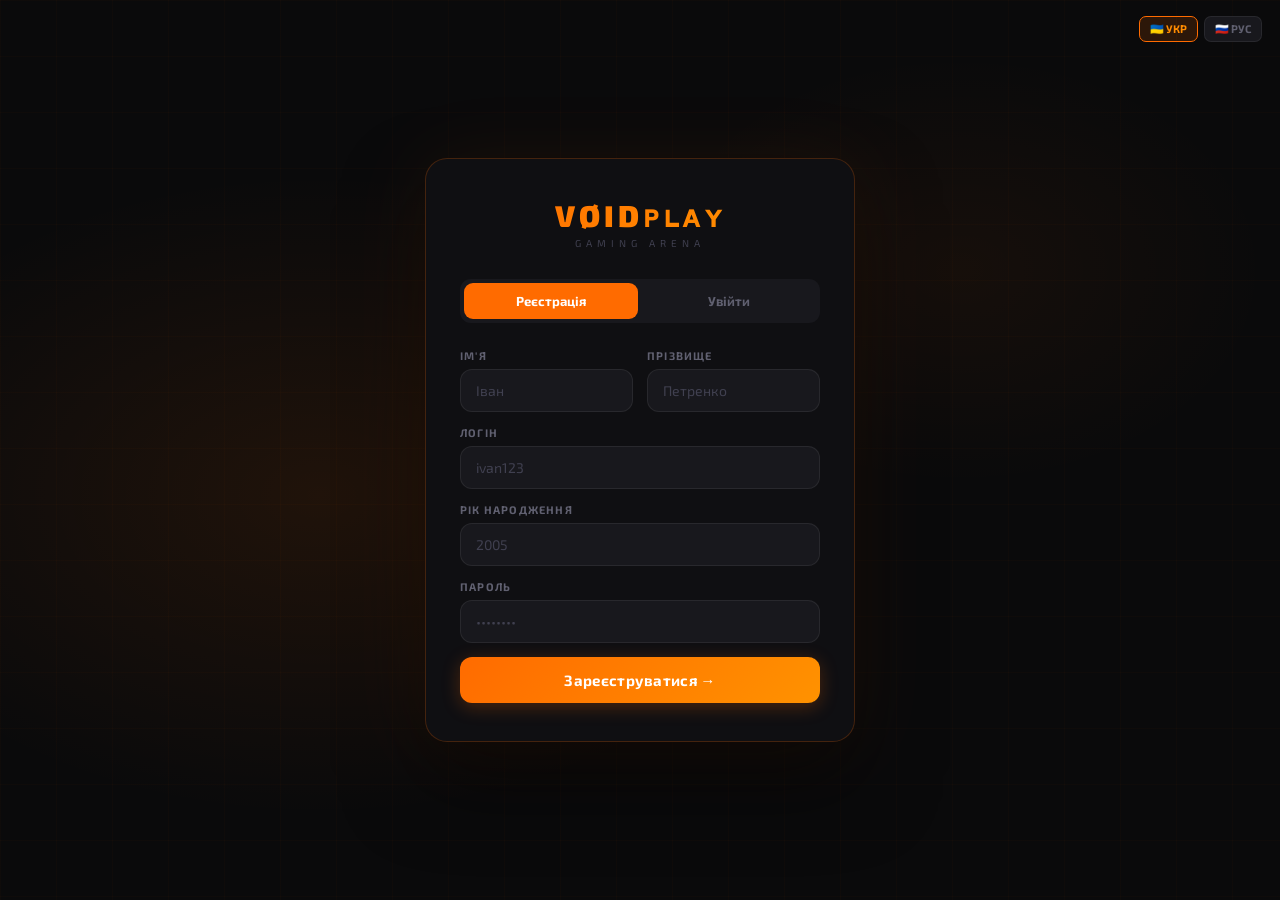
==== commit 7a285a1e: "Add Wheel of Fortune game implementation with HTML, CSS, and JavaScript; include audio file for back" ====
--- a/index.html
+++ b/index.html
@@ -5,33 +5,16 @@
 <title>VØIDplay — Головна</title>
 <link rel="stylesheet" href="style.css">
 <style>
-.hero{min-height:100vh;display:flex;flex-direction:column;align-items:center;justify-content:center;
-  text-align:center;padding:calc(var(--header-h)+60px) 24px 80px;position:relative;overflow:hidden;}
-.hero-bg{position:absolute;inset:0;pointer-events:none;
-  background:radial-gradient(ellipse 70% 60% at 50% 42%,rgba(255,107,0,.10) 0%,transparent 70%),
-    radial-gradient(ellipse 40% 35% at 15% 75%,rgba(255,107,0,.05) 0%,transparent 55%);}
-.hero-bg::after{content:'';position:absolute;inset:0;
-  background-image:linear-gradient(rgba(255,107,0,.025) 1px,transparent 1px),
-    linear-gradient(90deg,rgba(255,107,0,.025) 1px,transparent 1px);
-  background-size:60px 60px;}
-.hero-badge{display:inline-flex;align-items:center;gap:8px;
-  background:rgba(255,107,0,.1);border:1px solid rgba(255,107,0,.25);
-  border-radius:50px;padding:6px 18px;font-size:11px;font-weight:700;color:var(--orange-light);
-  letter-spacing:1.5px;text-transform:uppercase;margin-bottom:26px;animation:fadeUp .55s ease both;}
+.hero{min-height:100vh;display:flex;flex-direction:column;align-items:center;justify-content:center;text-align:center;padding:calc(var(--header-h)+60px) 24px 80px;position:relative;overflow:hidden;}
+.hero-bg{position:absolute;inset:0;pointer-events:none;background:radial-gradient(ellipse 70% 60% at 50% 42%,rgba(255,107,0,.10) 0%,transparent 70%),radial-gradient(ellipse 40% 35% at 15% 75%,rgba(255,107,0,.05) 0%,transparent 55%);}
+.hero-bg::after{content:'';position:absolute;inset:0;background-image:linear-gradient(rgba(255,107,0,.025) 1px,transparent 1px),linear-gradient(90deg,rgba(255,107,0,.025) 1px,transparent 1px);background-size:60px 60px;}
+.hero-badge{display:inline-flex;align-items:center;gap:8px;background:rgba(255,107,0,.1);border:1px solid rgba(255,107,0,.25);border-radius:50px;padding:6px 18px;font-size:11px;font-weight:700;color:var(--orange-light);letter-spacing:1.5px;text-transform:uppercase;margin-bottom:26px;animation:fadeUp .55s ease both;}
 .bdot{width:7px;height:7px;border-radius:50%;background:var(--orange);animation:pulse 2s infinite;}
-.hero-title{font-size:clamp(68px,13vw,138px);font-weight:900;letter-spacing:-3px;line-height:.88;
-  background:linear-gradient(160deg,#fff 0%,#ff8c00 48%,#ff3a00 100%);
-  -webkit-background-clip:text;-webkit-text-fill-color:transparent;
-  animation:fadeUp .6s .08s ease both;margin-bottom:20px;}
-.hero-sub{font-size:clamp(14px,1.8vw,16px);color:var(--muted);max-width:450px;line-height:1.7;
-  animation:fadeUp .6s .16s ease both;margin-bottom:36px;}
+.hero-title{font-size:clamp(68px,13vw,138px);font-weight:900;letter-spacing:-3px;line-height:.88;background:linear-gradient(160deg,#fff 0%,#ff8c00 48%,#ff3a00 100%);-webkit-background-clip:text;-webkit-text-fill-color:transparent;animation:fadeUp .6s .08s ease both;margin-bottom:20px;}
+.hero-sub{font-size:clamp(14px,1.8vw,16px);color:var(--muted);max-width:450px;line-height:1.7;animation:fadeUp .6s .16s ease both;margin-bottom:36px;}
 .hero-btns{display:flex;gap:12px;flex-wrap:wrap;justify-content:center;animation:fadeUp .6s .24s ease both;}
-.scroll-hint{position:absolute;bottom:36px;left:50%;transform:translateX(-50%);
-  display:flex;flex-direction:column;align-items:center;gap:6px;
-  color:var(--dim);font-size:10px;letter-spacing:2px;text-transform:uppercase;
-  animation:fadeUp .8s .6s ease both;}
-.scroll-arr{width:17px;height:17px;border-right:2px solid var(--dim);border-bottom:2px solid var(--dim);
-  transform:rotate(45deg);animation:scrollBounce 1.6s infinite;}
+.scroll-hint{position:absolute;bottom:36px;left:50%;transform:translateX(-50%);display:flex;flex-direction:column;align-items:center;gap:6px;color:var(--dim);font-size:10px;letter-spacing:2px;text-transform:uppercase;animation:fadeUp .8s .6s ease both;}
+.scroll-arr{width:17px;height:17px;border-right:2px solid var(--dim);border-bottom:2px solid var(--dim);transform:rotate(45deg);animation:scrollBounce 1.6s infinite;}
 @keyframes scrollBounce{0%,100%{transform:rotate(45deg) translateY(0);opacity:.8;}50%{transform:rotate(45deg) translateY(5px);opacity:.3;}}
 
 .stats-section{padding:90px 0;}
@@ -39,16 +22,13 @@
 
 .info-section{background:var(--surface);border-top:1px solid var(--border-o);border-bottom:1px solid var(--border-o);padding:90px 0;}
 .info-grid{display:grid;grid-template-columns:1fr 1fr;gap:52px;align-items:start;}
-.warn-box{background:rgba(255,58,58,.07);border:1px solid rgba(255,58,58,.22);border-radius:var(--r-lg);
-  padding:20px 22px;display:flex;align-items:flex-start;gap:13px;margin-top:22px;}
+.warn-box{background:rgba(255,58,58,.07);border:1px solid rgba(255,58,58,.22);border-radius:var(--r-lg);padding:20px 22px;display:flex;align-items:flex-start;gap:13px;margin-top:22px;}
 .warn-icon{font-size:26px;flex-shrink:0;line-height:1;}
 .warn-title{font-size:14px;font-weight:900;color:#ff5555;margin-bottom:4px;}
 .warn-text{font-size:12.5px;color:#906060;line-height:1.6;}
 .info-cards{display:flex;flex-direction:column;gap:11px;}
-.icard{background:rgba(255,107,0,.05);border:1px solid rgba(255,107,0,.14);border-radius:11px;
-  padding:14px 16px;display:flex;align-items:center;gap:13px;}
-.icard-icon{width:36px;height:36px;border-radius:9px;background:rgba(255,107,0,.14);
-  display:flex;align-items:center;justify-content:center;font-size:17px;flex-shrink:0;}
+.icard{background:rgba(255,107,0,.05);border:1px solid rgba(255,107,0,.14);border-radius:11px;padding:14px 16px;display:flex;align-items:center;gap:13px;}
+.icard-icon{width:36px;height:36px;border-radius:9px;background:rgba(255,107,0,.14);display:flex;align-items:center;justify-content:center;font-size:17px;flex-shrink:0;}
 .icard-title{font-size:13px;font-weight:700;margin-bottom:2px;}
 .icard-text{font-size:12px;color:var(--muted);line-height:1.5;}
 
@@ -62,8 +42,7 @@
 .flinks a{font-size:13.5px;color:var(--muted);transition:color .2s;}
 .flinks a:hover{color:var(--orange-light);}
 .socials{display:flex;flex-direction:column;gap:8px;}
-.soc-btn{display:flex;align-items:center;gap:10px;background:var(--surface2);border:1px solid var(--border);
-  border-radius:10px;padding:8px 12px;font-size:13px;font-weight:600;color:#909090;transition:all .2s;}
+.soc-btn{display:flex;align-items:center;gap:10px;background:var(--surface2);border:1px solid var(--border);border-radius:10px;padding:8px 12px;font-size:13px;font-weight:600;color:#909090;transition:all .2s;}
 .soc-btn:hover{border-color:rgba(255,107,0,.35);color:var(--orange-light);}
 .soc-ico{width:27px;height:27px;border-radius:8px;display:flex;align-items:center;justify-content:center;font-size:14px;}
 .fbottom{border-top:1px solid var(--border);padding-top:22px;display:flex;align-items:center;justify-content:space-between;flex-wrap:wrap;gap:12px;}
@@ -72,7 +51,6 @@
 .flegal a{font-size:12px;color:var(--dim);transition:color .2s;}
 .flegal a:hover{color:var(--muted);}
 .age-chip{background:rgba(255,58,58,.12);border:1px solid rgba(255,58,58,.28);border-radius:6px;padding:3px 9px;font-size:11px;font-weight:900;color:#ff5050;letter-spacing:1px;}
-
 @media(max-width:768px){.info-grid{grid-template-columns:1fr;gap:26px;}.footer-grid{grid-template-columns:1fr;gap:28px;}.fbottom{flex-direction:column;align-items:flex-start;}}
 </style>
 </head>
@@ -86,7 +64,7 @@
   <p class="hero-sub">Твоя арена для ставок, мініігор, кейсів та скінів. Отримуй нагороди, виконуй завдання та крути колесо фортуни щодня.</p>
   <div class="hero-btns">
     <a href="cases.html" class="btn btn-primary btn-lg">🎁 Відкрити кейси →</a>
-    <a href="#about" class="btn btn-secondary btn-lg">Дізнатись більше</a>
+    <a href="wheel.html" class="btn btn-secondary btn-lg">🎡 Колесо фортуни</a>
   </div>
   <div class="scroll-hint"><span>ГОРТАЙ</span><div class="scroll-arr"></div></div>
 </section>
@@ -116,7 +94,7 @@
         <p class="section-desc">Перш ніж почати — ознайомся з основними правилами платформи.</p>
         <div class="warn-box"><div class="warn-icon">⚠️</div>
           <div><div class="warn-title">Вікове обмеження: 13+</div>
-            <div class="warn-text">Якщо тобі немає 13 років — покинь сайт. Ця платформа містить ігровий контент, заборонений для молодших.</div></div></div>
+            <div class="warn-text">Якщо тобі немає 13 років — покинь сайт. Ця платформа містить ігровий контент.</div></div></div>
       </div>
       <div class="info-cards reveal reveal-d1">
         <div class="icard"><div class="icard-icon">🔒</div><div><div class="icard-title">Безпечне середовище</div><div class="icard-text">Всі дані зашифровані. Ми не передаємо інформацію третім особам.</div></div></div>
@@ -140,6 +118,7 @@
         <ul class="flinks">
           <li><a href="index.html">🏠 Головна</a></li>
           <li><a href="cases.html">🎁 Кейси</a></li>
+          <li><a href="wheel.html">🎡 Колесо</a></li>
           <li><a href="profile.html">👤 Профіль</a></li>
         </ul>
       </div>
@@ -155,7 +134,7 @@
     </div>
     <div class="fbottom">
       <span class="fcopy">© 2025 VØIDplay. Усі права захищені.</span>
-      <div class="flegal"><a href="#">Умови використання</a><a href="#">Конфіденційність</a><a href="#">Правила</a></div>
+      <div class="flegal"><a href="#">Умови</a><a href="#">Конфіденційність</a><a href="#">Правила</a></div>
       <span class="age-chip">13+</span>
     </div>
   </div>
@@ -168,6 +147,7 @@
 setLang(currentLang);
 initReveal();
 initCounters();
+initMusic();
 </script>
 </body>
-</html>+</html>
--- a/style.css
+++ b/style.css
@@ -1,19 +1,18 @@
 /* ═══════════════════════════════════════════
-   VØIDplay — Global Styles
+   VØIDplay — style.css  v3
    ═══════════════════════════════════════════ */
 @import url('https://fonts.googleapis.com/css2?family=Exo+2:wght@400;600;700;900&display=swap');
 
 *,*::before,*::after{margin:0;padding:0;box-sizing:border-box;}
 :root{
-  --orange:#ff6b00; --orange-light:#ff8c00;
-  --orange-dim:rgba(255,107,0,0.18); --orange-glow:rgba(255,107,0,0.08);
-  --purple:#9d4edd; --purple-dim:rgba(157,78,221,0.2); --purple-glow:rgba(157,78,221,0.08);
-  --cyan:#00d4ff; --cyan-dim:rgba(0,212,255,0.2); --cyan-glow:rgba(0,212,255,0.07);
-  --bg:#0a0a0b; --bg2:#0e0e10; --surface:#111114; --surface2:#18181d; --surface3:#1e1e24;
-  --border:rgba(255,255,255,0.07); --border-o:rgba(255,107,0,0.22);
-  --text:#f0f0f0; --muted:#606070; --dim:#404050;
-  --green:#00e676; --red:#ff4444;
-  --header-h:64px; --r:12px; --r-lg:18px;
+  --orange:#ff6b00;--orange-light:#ff8c00;--orange-dim:rgba(255,107,0,.18);--orange-glow:rgba(255,107,0,.08);
+  --purple:#9d4edd;--purple-dim:rgba(157,78,221,.2);
+  --cyan:#00d4ff;--cyan-dim:rgba(0,212,255,.2);
+  --bg:#0a0a0b;--bg2:#0e0e10;--surface:#111114;--surface2:#18181d;--surface3:#1e1e24;
+  --border:rgba(255,255,255,.07);--border-o:rgba(255,107,0,.22);
+  --text:#f0f0f0;--muted:#606070;--dim:#404050;
+  --green:#00e676;--red:#ff4444;
+  --header-h:64px;--r:12px;--r-lg:18px;
   --font:'Exo 2',sans-serif;
 }
 html{scroll-behavior:smooth;}
@@ -26,42 +25,40 @@
 ::-webkit-scrollbar-thumb{background:var(--surface3);border-radius:3px;}
 
 /* ── NAVBAR ── */
-.navbar{
-  position:fixed;top:0;left:0;right:0;height:var(--header-h);
-  background:rgba(10,10,11,0.92);backdrop-filter:blur(22px);-webkit-backdrop-filter:blur(22px);
-  border-bottom:1px solid var(--border-o);z-index:1000;
-  display:flex;align-items:center;padding:0 28px;gap:0;
-}
+.navbar{position:fixed;top:0;left:0;right:0;height:var(--header-h);background:rgba(10,10,11,.92);backdrop-filter:blur(22px);-webkit-backdrop-filter:blur(22px);border-bottom:1px solid var(--border-o);z-index:1000;display:flex;align-items:center;padding:0 28px;gap:0;}
 .nav-logo{display:flex;flex-direction:column;line-height:1;margin-right:28px;flex-shrink:0;}
 .nav-logo-title{font-size:20px;font-weight:900;letter-spacing:3px;background:linear-gradient(135deg,#ff6b00,#ff9500);-webkit-background-clip:text;-webkit-text-fill-color:transparent;}
 .nav-logo-sub{font-size:7px;color:var(--dim);letter-spacing:4px;text-transform:uppercase;margin-top:1px;}
 .nav-links{display:flex;align-items:center;gap:2px;flex:1;}
 .nav-link{display:flex;align-items:center;gap:6px;padding:7px 12px;border-radius:9px;font-size:12.5px;font-weight:700;color:var(--muted);transition:color .2s,background .2s;white-space:nowrap;border:none;background:none;}
-.nav-link:hover{color:var(--orange-light);background:rgba(255,107,0,0.08);}
-.nav-link.active{color:var(--orange-light);background:rgba(255,107,0,0.13);}
+.nav-link:hover{color:var(--orange-light);background:rgba(255,107,0,.08);}
+.nav-link.active{color:var(--orange-light);background:rgba(255,107,0,.13);}
 .nav-right{display:flex;align-items:center;gap:8px;margin-left:auto;flex-shrink:0;}
 .lang-btn{background:var(--surface2);border:1px solid var(--border);border-radius:7px;padding:5px 10px;color:var(--muted);font-size:11px;font-weight:700;cursor:pointer;transition:all .2s;}
 .lang-btn:hover{border-color:var(--orange-dim);color:var(--orange-light);}
-.lang-btn.active{background:rgba(255,107,0,0.14);border-color:var(--orange);color:var(--orange-light);}
-.nav-coins{display:flex;align-items:center;gap:5px;background:rgba(255,184,0,0.1);border:1px solid rgba(255,184,0,0.22);border-radius:9px;padding:5px 11px;font-size:13px;font-weight:700;color:#ffb800;}
+.lang-btn.active{background:rgba(255,107,0,.14);border-color:var(--orange);color:var(--orange-light);}
+.nav-coins{display:flex;align-items:center;gap:5px;background:rgba(255,184,0,.1);border:1px solid rgba(255,184,0,.22);border-radius:9px;padding:5px 11px;font-size:13px;font-weight:700;color:#ffb800;}
 .profile-wrap{position:relative;}
-.profile-toggle{display:flex;align-items:center;gap:8px;background:rgba(255,107,0,0.1);border:1px solid rgba(255,107,0,0.25);border-radius:10px;padding:5px 11px 5px 5px;cursor:pointer;transition:all .2s;}
-.profile-toggle:hover{background:rgba(255,107,0,0.18);border-color:var(--orange);}
+.profile-toggle{display:flex;align-items:center;gap:8px;background:rgba(255,107,0,.1);border:1px solid rgba(255,107,0,.25);border-radius:10px;padding:5px 11px 5px 5px;cursor:pointer;transition:all .2s;}
+.profile-toggle:hover{background:rgba(255,107,0,.18);border-color:var(--orange);}
 .profile-avatar{width:32px;height:32px;border-radius:8px;background:linear-gradient(135deg,#ff6b00,#ff9500);display:flex;align-items:center;justify-content:center;font-size:12px;font-weight:900;color:#fff;flex-shrink:0;}
-.profile-avatar.xl{width:96px;height:96px;border-radius:20px;font-size:30px;border:2px solid rgba(255,107,0,0.35);}
 .profile-name{font-size:12.5px;font-weight:700;color:var(--orange-light);max-width:100px;overflow:hidden;text-overflow:ellipsis;white-space:nowrap;}
 .profile-chevron{width:13px;height:13px;fill:var(--orange-light);transition:transform .2s;flex-shrink:0;}
 .profile-wrap.open .profile-chevron{transform:rotate(180deg);}
-.profile-dropdown{position:absolute;top:calc(100% + 10px);right:0;min-width:210px;background:#111116;border:1px solid rgba(255,107,0,0.22);border-radius:14px;padding:8px;box-shadow:0 20px 60px rgba(0,0,0,.7);opacity:0;pointer-events:none;transform:translateY(-6px);transition:opacity .18s,transform .18s;z-index:200;}
+.profile-dropdown{position:absolute;top:calc(100% + 10px);right:0;min-width:210px;background:#111116;border:1px solid rgba(255,107,0,.22);border-radius:14px;padding:8px;box-shadow:0 20px 60px rgba(0,0,0,.7);opacity:0;pointer-events:none;transform:translateY(-6px);transition:opacity .18s,transform .18s;z-index:200;}
 .profile-wrap.open .profile-dropdown{opacity:1;pointer-events:all;transform:translateY(0);}
 .pd-head{padding:10px 12px 12px;border-bottom:1px solid var(--border);margin-bottom:6px;}
 .pd-fullname{font-size:14px;font-weight:900;}
 .pd-username{font-size:12px;color:var(--muted);margin-top:2px;}
-.pd-coins{display:flex;align-items:center;gap:5px;background:rgba(255,184,0,0.1);border-radius:7px;padding:5px 9px;font-size:12px;font-weight:700;color:#ffb800;margin-top:8px;}
+.pd-coins{display:flex;align-items:center;gap:5px;background:rgba(255,184,0,.1);border-radius:7px;padding:5px 9px;font-size:12px;font-weight:700;color:#ffb800;margin-top:8px;}
 .pd-item{display:flex;align-items:center;gap:9px;padding:9px 12px;border-radius:9px;font-size:12.5px;font-weight:600;color:#a0a0b0;cursor:pointer;transition:all .15s;border:none;background:none;width:100%;text-align:left;}
-.pd-item:hover{background:rgba(255,255,255,0.04);color:var(--text);}
-.pd-item.danger:hover{background:rgba(255,68,68,0.08);color:var(--red);}
+.pd-item:hover{background:rgba(255,255,255,.04);color:var(--text);}
+.pd-item.danger:hover{background:rgba(255,68,68,.08);color:var(--red);}
 .pd-sep{height:1px;background:var(--border);margin:4px 0;}
+
+/* ── MUSIC BUTTON ── */
+.music-btn{background:var(--surface2);border:1px solid var(--border);border-radius:8px;padding:6px 10px;font-size:14px;cursor:pointer;transition:all .2s;color:var(--muted);}
+.music-btn:hover{border-color:var(--orange-dim);background:rgba(255,107,0,.1);}
 
 /* ── BUTTONS ── */
 .btn{display:inline-flex;align-items:center;justify-content:center;gap:7px;border:none;border-radius:var(--r);font-family:var(--font);font-weight:700;cursor:pointer;transition:opacity .2s,transform .12s,box-shadow .2s;letter-spacing:.3px;}
@@ -78,11 +75,8 @@
 .btn-full{width:100%;}
 .btn-sm{padding:7px 13px;font-size:12px;border-radius:8px;}
 .btn-lg{padding:14px 30px;font-size:15px;}
-
-/* purple variant */
 .btn-purple{background:linear-gradient(135deg,#7b2fff,#9d4edd);color:#fff;padding:12px 22px;font-size:14px;box-shadow:0 4px 18px rgba(157,78,221,.3);}
 .btn-purple:hover:not(:disabled){opacity:.88;}
-/* cyan variant */
 .btn-cyan{background:linear-gradient(135deg,#0096b4,#00d4ff);color:#fff;padding:12px 22px;font-size:14px;box-shadow:0 4px 18px rgba(0,212,255,.25);}
 .btn-cyan:hover:not(:disabled){opacity:.88;}
 
@@ -102,7 +96,6 @@
 /* ── LAYOUT ── */
 .page-wrap{padding-top:calc(var(--header-h) + 40px);padding-bottom:60px;min-height:100vh;}
 .container{max-width:1100px;margin:0 auto;padding:0 24px;}
-.container-sm{max-width:520px;margin:0 auto;padding:0 24px;}
 
 /* ── CARD ── */
 .card{background:var(--surface);border:1px solid var(--border-o);border-radius:var(--r-lg);padding:26px;position:relative;overflow:hidden;}
@@ -116,20 +109,15 @@
 /* ── REVEAL ── */
 .reveal{opacity:0;transform:translateY(30px);transition:opacity .6s ease,transform .6s ease;}
 .reveal.visible{opacity:1;transform:translateY(0);}
-.reveal-d1{transition-delay:.08s;} .reveal-d2{transition-delay:.16s;}
-.reveal-d3{transition-delay:.24s;} .reveal-d4{transition-delay:.32s;}
+.reveal-d1{transition-delay:.08s;}.reveal-d2{transition-delay:.16s;}.reveal-d3{transition-delay:.24s;}.reveal-d4{transition-delay:.32s;}
 
 /* ── KEYFRAMES ── */
 @keyframes fadeUp{from{opacity:0;transform:translateY(18px);}to{opacity:1;transform:translateY(0);}}
 @keyframes fadeIn{from{opacity:0;}to{opacity:1;}}
 @keyframes pulse{0%,100%{opacity:1;transform:scale(1);}50%{opacity:.5;transform:scale(.75);}}
 @keyframes glow{0%,100%{box-shadow:0 0 16px rgba(255,107,0,.3);}50%{box-shadow:0 0 32px rgba(255,107,0,.6);}}
-@keyframes coinFall{
-  0%{transform:translateY(0) rotate(0deg);opacity:1;}
-  100%{transform:translateY(100vh) rotate(720deg);opacity:0;}
-}
-@keyframes slideIn{from{transform:translateX(-100%);}to{transform:translateX(0);}}
-@keyframes popIn{0%{transform:scale(0.4);opacity:0;}60%{transform:scale(1.15);}100%{transform:scale(1);opacity:1;}}
+@keyframes coinFall{0%{transform:translateY(0) rotate(0deg);opacity:1;}100%{transform:translateY(100vh) rotate(720deg);opacity:0;}}
+@keyframes popIn{0%{transform:scale(.4);opacity:0;}60%{transform:scale(1.15);}100%{transform:scale(1);opacity:1;}}
 @keyframes shimmer{0%{background-position:-200% 0;}100%{background-position:200% 0;}}
 
 /* ── STATS (index) ── */
@@ -145,9 +133,6 @@
 .stat-badge-key{font-size:10px;font-weight:700;color:var(--dim);letter-spacing:1.5px;text-transform:uppercase;margin-bottom:4px;}
 .stat-badge-val{font-size:17px;font-weight:900;}
 
-/* ── COIN PARTICLES ── */
-.coin-particle{user-select:none;}
-
 /* ── MOBILE ── */
 @media(max-width:768px){
   .navbar{padding:0 14px;}
@@ -161,4 +146,4 @@
   .nav-coins{display:none;}
   .profile-name{display:none;}
   .lang-btn{padding:4px 7px;font-size:10px;}
-}+}
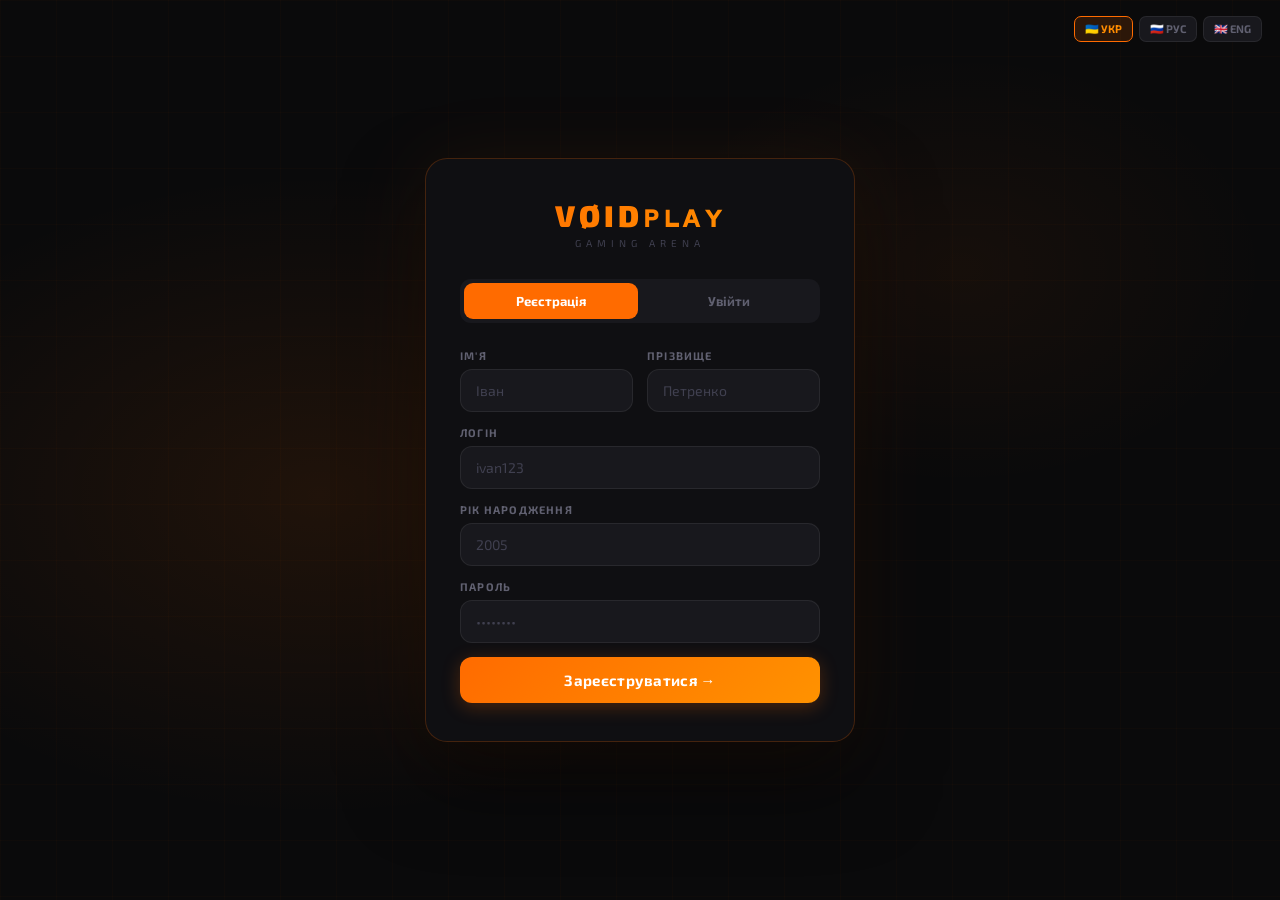
==== commit 3f4cd133: "Add betting page and implement theme support with CSS updates - Introduced a new betting page (bets." ====
--- a/style.css
+++ b/style.css
@@ -1,10 +1,12 @@
 /* ═══════════════════════════════════════════
-   VØIDplay — style.css  v3
+   VØIDplay — style.css  v4  (themes + fixes)
    ═══════════════════════════════════════════ */
 @import url('https://fonts.googleapis.com/css2?family=Exo+2:wght@400;600;700;900&display=swap');
 
 *,*::before,*::after{margin:0;padding:0;box-sizing:border-box;}
-:root{
+
+/* ── DARK THEME (default) ── */
+:root,[data-theme="dark"]{
   --orange:#ff6b00;--orange-light:#ff8c00;--orange-dim:rgba(255,107,0,.18);--orange-glow:rgba(255,107,0,.08);
   --purple:#9d4edd;--purple-dim:rgba(157,78,221,.2);
   --cyan:#00d4ff;--cyan-dim:rgba(0,212,255,.2);
@@ -12,7 +14,29 @@
   --border:rgba(255,255,255,.07);--border-o:rgba(255,107,0,.22);
   --text:#f0f0f0;--muted:#606070;--dim:#404050;
   --green:#00e676;--red:#ff4444;
+  --navbar-bg:rgba(10,10,11,.92);
   --header-h:64px;--r:12px;--r-lg:18px;
+  --font:'Exo 2',sans-serif;
+}
+
+/* ── LIGHT THEME ── */
+[data-theme="light"]{
+  --orange:#e55000;--orange-light:#c94400;--orange-dim:rgba(229,80,0,.15);--orange-glow:rgba(229,80,0,.07);
+  --purple:#6d25b5;--purple-dim:rgba(109,37,181,.15);
+  --cyan:#0077a8;--cyan-dim:rgba(0,119,168,.15);
+  --bg:#f0f0f5;--bg2:#e6e6ec;--surface:#ffffff;--surface2:#f4f4f8;--surface3:#e8e8f0;
+  --border:rgba(0,0,0,.09);--border-o:rgba(229,80,0,.28);
+  --text:#0e0e14;--muted:#5a5a6a;--dim:#9090a8;
+  --green:#007a38;--red:#c42020;
+  --navbar-bg:rgba(255,255,255,.94);
+  --header-h:64px;--r:12px;--r-lg:18px;
+  --font:'Exo 2',sans-serif;
+}
+
+/* ── SMOOTH THEME TRANSITION ── */
+html{transition:background-color .3s,color .3s;}
+body,button,input,.navbar,.card,.stat-card{transition:background .3s,border-color .3s,color .3s;}
+
   --font:'Exo 2',sans-serif;
 }
 html{scroll-behavior:smooth;}
@@ -133,6 +157,9 @@
 .stat-badge-key{font-size:10px;font-weight:700;color:var(--dim);letter-spacing:1.5px;text-transform:uppercase;margin-bottom:4px;}
 .stat-badge-val{font-size:17px;font-weight:900;}
 
+/* ── MOD BADGE ── */
+.mod-badge-sm{display:inline-block;background:rgba(255,50,50,.18);border:1px solid rgba(255,80,80,.35);color:#ff6060;border-radius:5px;padding:1px 7px;font-size:10px;font-weight:900;letter-spacing:1px;vertical-align:middle;}
+
 /* ── MOBILE ── */
 @media(max-width:768px){
   .navbar{padding:0 14px;}
@@ -147,3 +174,17 @@
   .profile-name{display:none;}
   .lang-btn{padding:4px 7px;font-size:10px;}
 }
+
+/* ── THEME BUTTON ── */
+.theme-btn{background:var(--surface2);border:1px solid var(--border);border-radius:8px;padding:6px 10px;font-size:14px;cursor:pointer;transition:all .2s;color:var(--muted);}
+.theme-btn:hover{border-color:var(--orange-dim);background:var(--orange-glow);}
+
+/* ── LIGHT THEME: navbar fix ── */
+[data-theme="light"] .navbar{background:var(--navbar-bg);}
+[data-theme="light"] .profile-dropdown{background:#fff;box-shadow:0 12px 40px rgba(0,0,0,.15);}
+[data-theme="light"] .nav-logo-title{background:linear-gradient(135deg,#e55000,#c44000);-webkit-background-clip:text;-webkit-text-fill-color:transparent;}
+[data-theme="light"] .btn-primary{background:linear-gradient(135deg,#e55000,#c44000);}
+[data-theme="light"] .hero-title{background:linear-gradient(160deg,#0e0e14 0%,#e55000 48%,#c03000 100%);-webkit-background-clip:text;-webkit-text-fill-color:transparent;}
+[data-theme="light"] .stat-card{background:var(--surface);border-color:var(--border-o);}
+[data-theme="light"] .field-input{background:var(--surface2);color:var(--text);}
+[data-theme="light"] .card::before,[data-theme="light"] .pcard::before,[data-theme="light"] .side-card::before,[data-theme="light"] .controls-card::before,[data-theme="light"] .bet-card::before{background:linear-gradient(90deg,var(--orange),transparent 70%);}
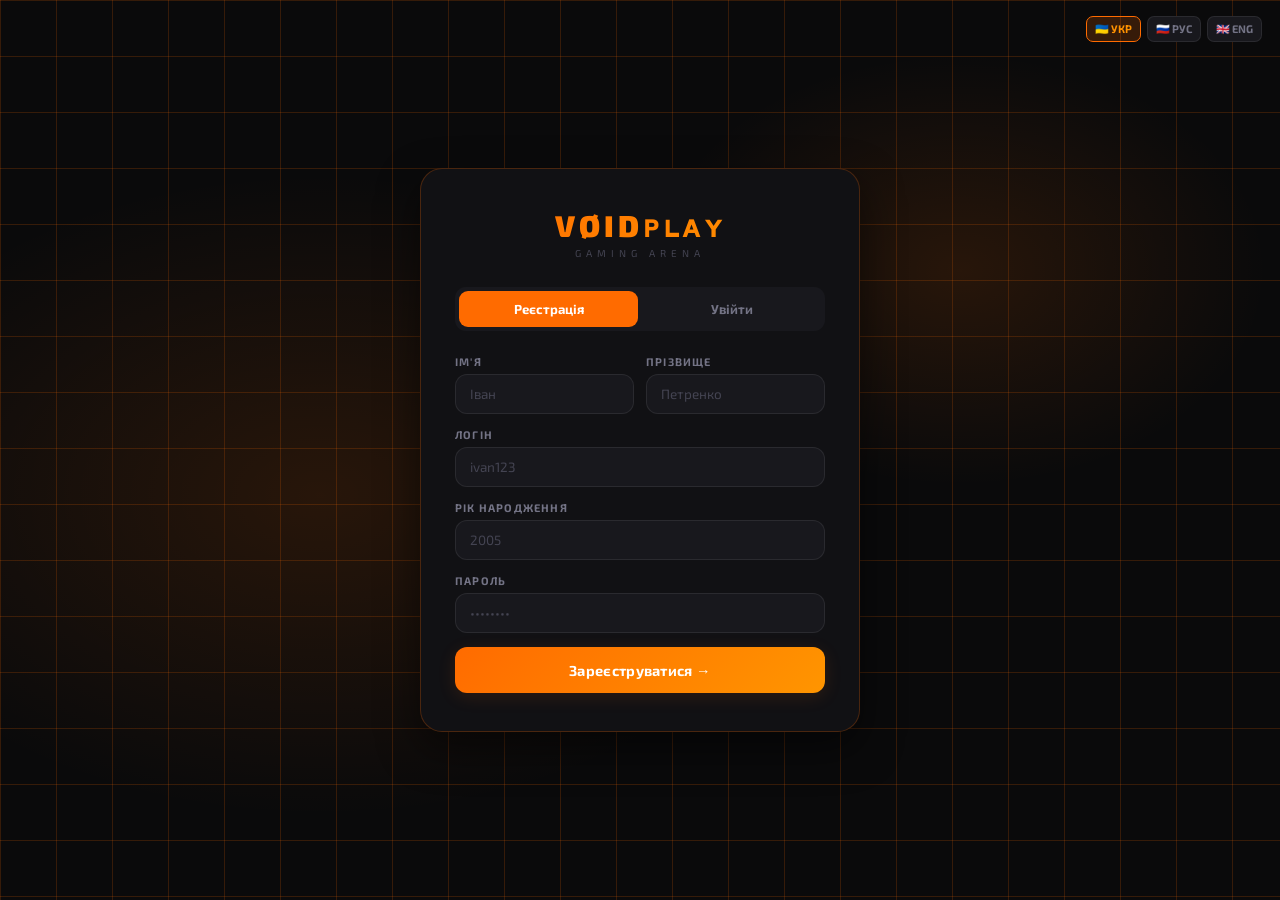
==== commit a3c7e96f: "feat: complete VOIDplay casino with Neon DB auth, friends system, Blackjack, next-gen Texas Poker an" ====
--- a/index.html
+++ b/index.html
@@ -6,11 +6,11 @@
 <link rel="stylesheet" href="style.css">
 <style>
 .hero{min-height:100vh;display:flex;flex-direction:column;align-items:center;justify-content:center;text-align:center;padding:calc(var(--header-h)+60px) 24px 80px;position:relative;overflow:hidden;}
-.hero-bg{position:absolute;inset:0;pointer-events:none;background:radial-gradient(ellipse 70% 60% at 50% 42%,rgba(255,107,0,.10) 0%,transparent 70%),radial-gradient(ellipse 40% 35% at 15% 75%,rgba(255,107,0,.05) 0%,transparent 55%);}
-.hero-bg::after{content:'';position:absolute;inset:0;background-image:linear-gradient(rgba(255,107,0,.025) 1px,transparent 1px),linear-gradient(90deg,rgba(255,107,0,.025) 1px,transparent 1px);background-size:60px 60px;}
-.hero-badge{display:inline-flex;align-items:center;gap:8px;background:rgba(255,107,0,.1);border:1px solid rgba(255,107,0,.25);border-radius:50px;padding:6px 18px;font-size:11px;font-weight:700;color:var(--orange-light);letter-spacing:1.5px;text-transform:uppercase;margin-bottom:26px;animation:fadeUp .55s ease both;}
-.bdot{width:7px;height:7px;border-radius:50%;background:var(--orange);animation:pulse 2s infinite;}
-.hero-title{font-size:clamp(68px,13vw,138px);font-weight:900;letter-spacing:-3px;line-height:.88;background:linear-gradient(160deg,#fff 0%,#ff8c00 48%,#ff3a00 100%);-webkit-background-clip:text;-webkit-text-fill-color:transparent;animation:fadeUp .6s .08s ease both;margin-bottom:20px;}
+.hero-bg{position:absolute;inset:0;pointer-events:none;background:radial-gradient(ellipse 70% 60% at 50% 42%,var(--primary-glow) 0%,transparent 70%),radial-gradient(ellipse 40% 35% at 15% 75%,var(--primary-glow) 0%,transparent 55%);}
+.hero-bg::after{content:'';position:absolute;inset:0;background-image:linear-gradient(var(--primary-dim) 1px,transparent 1px),linear-gradient(90deg,var(--primary-dim) 1px,transparent 1px);background-size:60px 60px;}
+.hero-badge{display:inline-flex;align-items:center;gap:8px;background:var(--primary-dim);border:1px solid var(--border-primary);border-radius:50px;padding:6px 18px;font-size:11px;font-weight:700;color:var(--primary-light);letter-spacing:1.5px;text-transform:uppercase;margin-bottom:26px;animation:fadeUp .55s ease both;}
+.bdot{width:7px;height:7px;border-radius:50%;background:var(--primary);animation:pulse 2s infinite;}
+.hero-title{font-size:clamp(68px,13vw,138px);font-weight:900;letter-spacing:-3px;line-height:.88;background:var(--primary-grad);-webkit-background-clip:text;-webkit-text-fill-color:transparent;animation:fadeUp .6s .08s ease both;margin-bottom:20px;}
 .hero-sub{font-size:clamp(14px,1.8vw,16px);color:var(--muted);max-width:450px;line-height:1.7;animation:fadeUp .6s .16s ease both;margin-bottom:36px;}
 .hero-btns{display:flex;gap:12px;flex-wrap:wrap;justify-content:center;animation:fadeUp .6s .24s ease both;}
 .scroll-hint{position:absolute;bottom:36px;left:50%;transform:translateX(-50%);display:flex;flex-direction:column;align-items:center;gap:6px;color:var(--dim);font-size:10px;letter-spacing:2px;text-transform:uppercase;animation:fadeUp .8s .6s ease both;}
@@ -20,30 +20,30 @@
 .stats-section{padding:90px 0;}
 .stats-grid{display:grid;grid-template-columns:repeat(auto-fit,minmax(200px,1fr));gap:16px;margin-top:46px;}
 
-.info-section{background:var(--surface);border-top:1px solid var(--border-o);border-bottom:1px solid var(--border-o);padding:90px 0;}
+.info-section{background:var(--surface);border-top:1px solid var(--border-primary);border-bottom:1px solid var(--border-primary);padding:90px 0;}
 .info-grid{display:grid;grid-template-columns:1fr 1fr;gap:52px;align-items:start;}
 .warn-box{background:rgba(255,58,58,.07);border:1px solid rgba(255,58,58,.22);border-radius:var(--r-lg);padding:20px 22px;display:flex;align-items:flex-start;gap:13px;margin-top:22px;}
 .warn-icon{font-size:26px;flex-shrink:0;line-height:1;}
 .warn-title{font-size:14px;font-weight:900;color:#ff5555;margin-bottom:4px;}
-.warn-text{font-size:12.5px;color:#906060;line-height:1.6;}
+.warn-text{font-size:12.5px;color:var(--muted);line-height:1.6;}
 .info-cards{display:flex;flex-direction:column;gap:11px;}
-.icard{background:rgba(255,107,0,.05);border:1px solid rgba(255,107,0,.14);border-radius:11px;padding:14px 16px;display:flex;align-items:center;gap:13px;}
-.icard-icon{width:36px;height:36px;border-radius:9px;background:rgba(255,107,0,.14);display:flex;align-items:center;justify-content:center;font-size:17px;flex-shrink:0;}
+.icard{background:var(--surface2);border:1px solid var(--border);border-radius:11px;padding:14px 16px;display:flex;align-items:center;gap:13px;}
+.icard-icon{width:36px;height:36px;border-radius:9px;background:var(--primary-dim);display:flex;align-items:center;justify-content:center;font-size:17px;flex-shrink:0;}
 .icard-title{font-size:13px;font-weight:700;margin-bottom:2px;}
 .icard-text{font-size:12px;color:var(--muted);line-height:1.5;}
 
-footer{background:var(--surface);border-top:1px solid var(--border-o);padding:60px 0 38px;}
+footer{background:var(--surface);border-top:1px solid var(--border-primary);padding:60px 0 38px;}
 .footer-grid{display:grid;grid-template-columns:1.4fr 1fr 1fr;gap:48px;margin-bottom:46px;}
-.flt{font-size:22px;font-weight:900;letter-spacing:3px;background:linear-gradient(135deg,#ff6b00,#ff9500);-webkit-background-clip:text;-webkit-text-fill-color:transparent;}
+.flt{font-size:22px;font-weight:900;letter-spacing:3px;background:var(--primary-grad);-webkit-background-clip:text;-webkit-text-fill-color:transparent;}
 .fls{font-size:8px;color:var(--dim);letter-spacing:4px;text-transform:uppercase;margin-top:2px;}
 .fdesc{font-size:13px;color:var(--muted);line-height:1.65;margin-top:12px;max-width:230px;}
-.fcol-title{font-size:10px;font-weight:700;color:var(--orange);letter-spacing:2.5px;text-transform:uppercase;margin-bottom:14px;}
+.fcol-title{font-size:10px;font-weight:700;color:var(--primary);letter-spacing:2.5px;text-transform:uppercase;margin-bottom:14px;}
 .flinks{list-style:none;display:flex;flex-direction:column;gap:9px;}
 .flinks a{font-size:13.5px;color:var(--muted);transition:color .2s;}
-.flinks a:hover{color:var(--orange-light);}
+.flinks a:hover{color:var(--primary-light);}
 .socials{display:flex;flex-direction:column;gap:8px;}
-.soc-btn{display:flex;align-items:center;gap:10px;background:var(--surface2);border:1px solid var(--border);border-radius:10px;padding:8px 12px;font-size:13px;font-weight:600;color:#909090;transition:all .2s;}
-.soc-btn:hover{border-color:rgba(255,107,0,.35);color:var(--orange-light);}
+.soc-btn{display:flex;align-items:center;gap:10px;background:var(--surface2);border:1px solid var(--border);border-radius:10px;padding:8px 12px;font-size:13px;font-weight:600;color:var(--muted);transition:all .2s;}
+.soc-btn:hover{border-color:var(--primary);color:var(--primary-light);}
 .soc-ico{width:27px;height:27px;border-radius:8px;display:flex;align-items:center;justify-content:center;font-size:14px;}
 .fbottom{border-top:1px solid var(--border);padding-top:22px;display:flex;align-items:center;justify-content:space-between;flex-wrap:wrap;gap:12px;}
 .fcopy{font-size:12px;color:var(--dim);}
@@ -59,12 +59,12 @@
 
 <section class="hero" id="home">
   <div class="hero-bg"></div>
-  <div class="hero-badge"><span class="bdot"></span><span>Платформа онлайн-ставок</span></div>
+  <div class="hero-badge"><span class="bdot"></span><span>Gaming & Casino Arena</span></div>
   <h1 class="hero-title">VØIDplay</h1>
-  <p class="hero-sub">Твоя арена для ставок, мініігор, кейсів та скінів. Отримуй нагороди, виконуй завдання та крути колесо фортуни щодня.</p>
+  <p class="hero-sub">Твоя арена для карткових ігор, Блекджеку проти AI, Crash та щоденних нагород. Грай, вигравай фішки та монети!</p>
   <div class="hero-btns">
-    <a href="cases.html" class="btn btn-primary btn-lg">🎁 Відкрити кейси →</a>
-    <a href="wheel.html" class="btn btn-secondary btn-lg">🎡 Колесо фортуни</a>
+    <a href="cards.html" class="btn btn-primary btn-lg">🃏 Карткові ігри (Blackjack) →</a>
+    <a href="crash.html" class="btn btn-secondary btn-lg">💥 Грати в Crash</a>
   </div>
   <div class="scroll-hint"><span>ГОРТАЙ</span><div class="scroll-arr"></div></div>
 </section>
@@ -74,11 +74,11 @@
     <div class="reveal">
       <div class="section-label">Про нас</div>
       <h2 class="section-title">Нас обирають тисячі</h2>
-      <p class="section-desc">VØIDplay — жива платформа з реальними гравцями, щоденними ставками та миттєвими виплатами.</p>
+      <p class="section-desc">VØIDplay — жива платформа з реальними гравцями, картярнею та чесними правилами гри.</p>
     </div>
     <div class="stats-grid counters-group">
       <div class="stat-card reveal reveal-d1"><div class="stat-num" data-count="14280">0</div><div class="stat-lbl">Активних гравців</div></div>
-      <div class="stat-card reveal reveal-d2"><div class="stat-num" data-count="382000">0</div><div class="stat-lbl">Ставок зроблено</div></div>
+      <div class="stat-card reveal reveal-d2"><div class="stat-num" data-count="382000">0</div><div class="stat-lbl">Роздач зіграно</div></div>
       <div class="stat-card reveal reveal-d3"><div class="stat-num" data-count="9400000">0</div><div class="stat-lbl">Виплачено монет</div></div>
       <div class="stat-card reveal reveal-d4"><div class="stat-num" data-count="847">0</div><div class="stat-lbl">Онлайн зараз</div></div>
     </div>
@@ -111,14 +111,16 @@
     <div class="footer-grid">
       <div>
         <div class="flt">VØIDᴘʟᴀʏ</div><div class="fls">Gaming Arena</div>
-        <p class="fdesc">Найкраща ігрова арена для ставок, кейсів та нагород. Грай чесно, вигравай більше.</p>
+        <p class="fdesc">Найкраща ігрова арена для карткових ігор, кейсів та нагород. Грай чесно, вигравай більше.</p>
       </div>
       <div>
         <div class="fcol-title">Навігація</div>
         <ul class="flinks">
           <li><a href="index.html">🏠 Головна</a></li>
-          <li><a href="cases.html">🎁 Кейси</a></li>
-          <li><a href="wheel.html">🎡 Колесо</a></li>
+          <li><a href="cards.html">🃏 Карткові ігри</a></li>
+          <li><a href="crash.html">💥 Crash</a></li>
+          <li><a href="cases.html">🎁 Кейси (Ремонт)</a></li>
+          <li><a href="wheel.html">🎡 Колесо (Ремонт)</a></li>
           <li><a href="profile.html">👤 Профіль</a></li>
         </ul>
       </div>
--- a/style.css
+++ b/style.css
@@ -1,190 +1,1197 @@
 /* ═══════════════════════════════════════════
-   VØIDplay — style.css  v4  (themes + fixes)
+   VØIDplay — style.css  v11
+   Dark & Light Themes · Blackjack · Next-Gen Texas Poker Arena · Pointer Roulette · 100% Mobile
    ═══════════════════════════════════════════ */
 @import url('https://fonts.googleapis.com/css2?family=Exo+2:wght@400;600;700;900&display=swap');
 
 *,*::before,*::after{margin:0;padding:0;box-sizing:border-box;}
 
-/* ── DARK THEME (default) ── */
-:root,[data-theme="dark"]{
-  --orange:#ff6b00;--orange-light:#ff8c00;--orange-dim:rgba(255,107,0,.18);--orange-glow:rgba(255,107,0,.08);
-  --purple:#9d4edd;--purple-dim:rgba(157,78,221,.2);
-  --cyan:#00d4ff;--cyan-dim:rgba(0,212,255,.2);
-  --bg:#0a0a0b;--bg2:#0e0e10;--surface:#111114;--surface2:#18181d;--surface3:#1e1e24;
-  --border:rgba(255,255,255,.07);--border-o:rgba(255,107,0,.22);
-  --text:#f0f0f0;--muted:#606070;--dim:#404050;
-  --green:#00e676;--red:#ff4444;
-  --navbar-bg:rgba(10,10,11,.92);
-  --header-h:64px;--r:12px;--r-lg:18px;
-  --font:'Exo 2',sans-serif;
-}
-
-/* ── LIGHT THEME ── */
-[data-theme="light"]{
-  --orange:#e55000;--orange-light:#c94400;--orange-dim:rgba(229,80,0,.15);--orange-glow:rgba(229,80,0,.07);
-  --purple:#6d25b5;--purple-dim:rgba(109,37,181,.15);
-  --cyan:#0077a8;--cyan-dim:rgba(0,119,168,.15);
-  --bg:#f0f0f5;--bg2:#e6e6ec;--surface:#ffffff;--surface2:#f4f4f8;--surface3:#e8e8f0;
-  --border:rgba(0,0,0,.09);--border-o:rgba(229,80,0,.28);
-  --text:#0e0e14;--muted:#5a5a6a;--dim:#9090a8;
-  --green:#007a38;--red:#c42020;
-  --navbar-bg:rgba(255,255,255,.94);
-  --header-h:64px;--r:12px;--r-lg:18px;
-  --font:'Exo 2',sans-serif;
-}
-
-/* ── SMOOTH THEME TRANSITION ── */
-html{transition:background-color .3s,color .3s;}
-body,button,input,.navbar,.card,.stat-card{transition:background .3s,border-color .3s,color .3s;}
-
-  --font:'Exo 2',sans-serif;
-}
-html{scroll-behavior:smooth;}
-body{font-family:var(--font);background:var(--bg);color:var(--text);min-height:100vh;-webkit-font-smoothing:antialiased;}
-a{text-decoration:none;color:inherit;}
-button{font-family:var(--font);cursor:pointer;}
-input{font-family:var(--font);}
-::-webkit-scrollbar{width:5px;}
-::-webkit-scrollbar-track{background:var(--bg2);}
-::-webkit-scrollbar-thumb{background:var(--surface3);border-radius:3px;}
+/* ── DARK THEME (Black + Orange) ── */
+:root, [data-theme="dark"] {
+  --theme-name: 'dark';
+  --orange: #ff6b00;
+  --orange-light: #ff8c00;
+  --orange-dim: rgba(255,107,0,.18);
+  --orange-glow: rgba(255,107,0,.12);
+  --primary: #ff6b00;
+  --primary-light: #ff9200;
+  --primary-dim: rgba(255,107,0,.18);
+  --primary-glow: rgba(255,107,0,.12);
+  --primary-grad: linear-gradient(135deg, #ff6b00, #ff9500);
+  --primary-grad-hover: linear-gradient(135deg, #ff7a1a, #ffa01a);
+  
+  --bg: #0a0a0b;
+  --bg2: #0e0e10;
+  --surface: #111114;
+  --surface2: #18181d;
+  --surface3: #1e1e24;
+  --border: rgba(255,255,255,.08);
+  --border-o: rgba(255,107,0,.24);
+  --border-primary: rgba(255,107,0,.24);
+  
+  --text: #f0f0f4;
+  --text-pure: #ffffff;
+  --muted: #737385;
+  --dim: #444452;
+  
+  --green: #00e676;
+  --red: #ff4444;
+  --blue: #00d4ff;
+  --purple: #9d4edd;
+  --gold: #ffb800;
+  
+  --navbar-bg: rgba(10,10,11,.92);
+  --header-h: 64px;
+  --r: 12px;
+  --r-lg: 18px;
+  --font: 'Exo 2', sans-serif;
+  --shadow-card: 0 16px 40px rgba(0,0,0,.5);
+}
+
+/* ── LIGHT THEME (White + Blue) ── */
+[data-theme="light"] {
+  --theme-name: 'light';
+  --orange: #0062ff;
+  --orange-light: #0084ff;
+  --orange-dim: rgba(0,98,255,.12);
+  --orange-glow: rgba(0,98,255,.08);
+  --primary: #0062ff;
+  --primary-light: #0084ff;
+  --primary-dim: rgba(0,98,255,.12);
+  --primary-glow: rgba(0,98,255,.08);
+  --primary-grad: linear-gradient(135deg, #0052e0, #0099ff);
+  --primary-grad-hover: linear-gradient(135deg, #0062ff, #1ab0ff);
+  
+  --bg: #f4f6fa;
+  --bg2: #e9eef6;
+  --surface: #ffffff;
+  --surface2: #f0f3f9;
+  --surface3: #e2e8f4;
+  --border: rgba(0,25,70,.10);
+  --border-o: rgba(0,98,255,.24);
+  --border-primary: rgba(0,98,255,.24);
+  
+  --text: #0e121a;
+  --text-pure: #000000;
+  --muted: #586377;
+  --dim: #8b97ac;
+  
+  --green: #00a854;
+  --red: #d32f2f;
+  --blue: #0062ff;
+  --purple: #7025c2;
+  --gold: #df9b00;
+  
+  --navbar-bg: rgba(255,255,255,.94);
+  --header-h: 64px;
+  --r: 12px;
+  --r-lg: 18px;
+  --font: 'Exo 2', sans-serif;
+  --shadow-card: 0 12px 36px rgba(0,35,90,.08);
+}
+
+/* ── BASE & SCROLLBAR ── */
+html { scroll-behavior: smooth; }
+body {
+  font-family: var(--font);
+  background: var(--bg);
+  color: var(--text);
+  min-height: 100vh;
+  -webkit-font-smoothing: antialiased;
+  transition: background-color .25s ease, color .25s ease;
+  overflow-x: hidden;
+}
+a { text-decoration: none; color: inherit; }
+button { font-family: var(--font); cursor: pointer; }
+input, select { font-family: var(--font); }
+
+::-webkit-scrollbar { width: 6px; height: 6px; }
+::-webkit-scrollbar-track { background: var(--bg2); }
+::-webkit-scrollbar-thumb { background: var(--surface3); border-radius: 3px; }
 
 /* ── NAVBAR ── */
-.navbar{position:fixed;top:0;left:0;right:0;height:var(--header-h);background:rgba(10,10,11,.92);backdrop-filter:blur(22px);-webkit-backdrop-filter:blur(22px);border-bottom:1px solid var(--border-o);z-index:1000;display:flex;align-items:center;padding:0 28px;gap:0;}
-.nav-logo{display:flex;flex-direction:column;line-height:1;margin-right:28px;flex-shrink:0;}
-.nav-logo-title{font-size:20px;font-weight:900;letter-spacing:3px;background:linear-gradient(135deg,#ff6b00,#ff9500);-webkit-background-clip:text;-webkit-text-fill-color:transparent;}
-.nav-logo-sub{font-size:7px;color:var(--dim);letter-spacing:4px;text-transform:uppercase;margin-top:1px;}
-.nav-links{display:flex;align-items:center;gap:2px;flex:1;}
-.nav-link{display:flex;align-items:center;gap:6px;padding:7px 12px;border-radius:9px;font-size:12.5px;font-weight:700;color:var(--muted);transition:color .2s,background .2s;white-space:nowrap;border:none;background:none;}
-.nav-link:hover{color:var(--orange-light);background:rgba(255,107,0,.08);}
-.nav-link.active{color:var(--orange-light);background:rgba(255,107,0,.13);}
-.nav-right{display:flex;align-items:center;gap:8px;margin-left:auto;flex-shrink:0;}
-.lang-btn{background:var(--surface2);border:1px solid var(--border);border-radius:7px;padding:5px 10px;color:var(--muted);font-size:11px;font-weight:700;cursor:pointer;transition:all .2s;}
-.lang-btn:hover{border-color:var(--orange-dim);color:var(--orange-light);}
-.lang-btn.active{background:rgba(255,107,0,.14);border-color:var(--orange);color:var(--orange-light);}
-.nav-coins{display:flex;align-items:center;gap:5px;background:rgba(255,184,0,.1);border:1px solid rgba(255,184,0,.22);border-radius:9px;padding:5px 11px;font-size:13px;font-weight:700;color:#ffb800;}
-.profile-wrap{position:relative;}
-.profile-toggle{display:flex;align-items:center;gap:8px;background:rgba(255,107,0,.1);border:1px solid rgba(255,107,0,.25);border-radius:10px;padding:5px 11px 5px 5px;cursor:pointer;transition:all .2s;}
-.profile-toggle:hover{background:rgba(255,107,0,.18);border-color:var(--orange);}
-.profile-avatar{width:32px;height:32px;border-radius:8px;background:linear-gradient(135deg,#ff6b00,#ff9500);display:flex;align-items:center;justify-content:center;font-size:12px;font-weight:900;color:#fff;flex-shrink:0;}
-.profile-name{font-size:12.5px;font-weight:700;color:var(--orange-light);max-width:100px;overflow:hidden;text-overflow:ellipsis;white-space:nowrap;}
-.profile-chevron{width:13px;height:13px;fill:var(--orange-light);transition:transform .2s;flex-shrink:0;}
-.profile-wrap.open .profile-chevron{transform:rotate(180deg);}
-.profile-dropdown{position:absolute;top:calc(100% + 10px);right:0;min-width:210px;background:#111116;border:1px solid rgba(255,107,0,.22);border-radius:14px;padding:8px;box-shadow:0 20px 60px rgba(0,0,0,.7);opacity:0;pointer-events:none;transform:translateY(-6px);transition:opacity .18s,transform .18s;z-index:200;}
-.profile-wrap.open .profile-dropdown{opacity:1;pointer-events:all;transform:translateY(0);}
-.pd-head{padding:10px 12px 12px;border-bottom:1px solid var(--border);margin-bottom:6px;}
-.pd-fullname{font-size:14px;font-weight:900;}
-.pd-username{font-size:12px;color:var(--muted);margin-top:2px;}
-.pd-coins{display:flex;align-items:center;gap:5px;background:rgba(255,184,0,.1);border-radius:7px;padding:5px 9px;font-size:12px;font-weight:700;color:#ffb800;margin-top:8px;}
-.pd-item{display:flex;align-items:center;gap:9px;padding:9px 12px;border-radius:9px;font-size:12.5px;font-weight:600;color:#a0a0b0;cursor:pointer;transition:all .15s;border:none;background:none;width:100%;text-align:left;}
-.pd-item:hover{background:rgba(255,255,255,.04);color:var(--text);}
-.pd-item.danger:hover{background:rgba(255,68,68,.08);color:var(--red);}
-.pd-sep{height:1px;background:var(--border);margin:4px 0;}
-
-/* ── MUSIC BUTTON ── */
-.music-btn{background:var(--surface2);border:1px solid var(--border);border-radius:8px;padding:6px 10px;font-size:14px;cursor:pointer;transition:all .2s;color:var(--muted);}
-.music-btn:hover{border-color:var(--orange-dim);background:rgba(255,107,0,.1);}
+.navbar {
+  position: fixed;
+  top: 0; left: 0; right: 0;
+  height: var(--header-h);
+  background: var(--navbar-bg);
+  backdrop-filter: blur(20px);
+  -webkit-backdrop-filter: blur(20px);
+  border-bottom: 1px solid var(--border-primary);
+  z-index: 1000;
+  display: flex;
+  align-items: center;
+  padding: 0 20px;
+  transition: background .25s ease, border-color .25s ease;
+}
+.nav-logo {
+  display: flex;
+  flex-direction: column;
+  line-height: 1;
+  margin-right: 20px;
+  flex-shrink: 0;
+}
+.nav-logo-title {
+  font-size: 19px;
+  font-weight: 900;
+  letter-spacing: 2px;
+  background: var(--primary-grad);
+  -webkit-background-clip: text;
+  -webkit-text-fill-color: transparent;
+}
+.nav-logo-sub {
+  font-size: 7px;
+  color: var(--dim);
+  letter-spacing: 3px;
+  text-transform: uppercase;
+  margin-top: 2px;
+}
+.nav-links {
+  display: flex;
+  align-items: center;
+  gap: 4px;
+  flex: 1;
+}
+.nav-link {
+  display: flex;
+  align-items: center;
+  gap: 6px;
+  padding: 7px 11px;
+  border-radius: 9px;
+  font-size: 12.5px;
+  font-weight: 700;
+  color: var(--muted);
+  transition: color .2s, background .2s;
+  white-space: nowrap;
+  border: none;
+  background: none;
+}
+.nav-link:hover {
+  color: var(--primary-light);
+  background: var(--primary-dim);
+}
+.nav-link.active {
+  color: var(--primary-light);
+  background: var(--primary-dim);
+  border-bottom: 2px solid var(--primary);
+}
+.nav-right {
+  display: flex;
+  align-items: center;
+  gap: 8px;
+  margin-left: auto;
+  flex-shrink: 0;
+}
+.lang-btn {
+  background: var(--surface2);
+  border: 1px solid var(--border);
+  border-radius: 7px;
+  padding: 5px 8px;
+  color: var(--muted);
+  font-size: 11px;
+  font-weight: 700;
+  cursor: pointer;
+  transition: all .2s;
+}
+.lang-btn:hover { border-color: var(--primary); color: var(--primary-light); }
+.lang-btn.active {
+  background: var(--primary-dim);
+  border-color: var(--primary);
+  color: var(--primary-light);
+}
+
+/* ── NAV COINS & PLUS BUTTON ── */
+.nav-coins-wrap {
+  display: flex;
+  align-items: center;
+  background: var(--surface2);
+  border: 1px solid var(--border-primary);
+  border-radius: 10px;
+  overflow: hidden;
+  box-shadow: 0 2px 8px rgba(0,0,0,.15);
+}
+.nav-coins {
+  display: flex;
+  align-items: center;
+  gap: 5px;
+  padding: 5px 10px;
+  font-size: 13px;
+  font-weight: 800;
+  color: var(--gold);
+}
+.nav-coins-plus {
+  background: var(--primary);
+  border: none;
+  border-left: 1px solid var(--border-primary);
+  color: #ffffff;
+  font-size: 15px;
+  font-weight: 900;
+  padding: 5px 10px;
+  cursor: pointer;
+  display: flex;
+  align-items: center;
+  justify-content: center;
+  transition: all .2s;
+  box-shadow: inset 0 0 10px rgba(0,0,0,.2);
+}
+.nav-coins-plus:hover {
+  background: var(--primary-light);
+  transform: scale(1.05);
+}
+.nav-coins-plus:active {
+  transform: scale(0.95);
+}
+
+.profile-wrap { position: relative; }
+.profile-toggle {
+  display: flex;
+  align-items: center;
+  gap: 7px;
+  background: var(--primary-dim);
+  border: 1px solid var(--border-primary);
+  border-radius: 10px;
+  padding: 4px 10px 4px 4px;
+  cursor: pointer;
+  transition: all .2s;
+}
+.profile-toggle:hover { background: var(--primary-glow); border-color: var(--primary); }
+.profile-avatar {
+  width: 30px;
+  height: 30px;
+  border-radius: 8px;
+  background: var(--primary-grad);
+  display: flex;
+  align-items: center;
+  justify-content: center;
+  font-size: 11px;
+  font-weight: 900;
+  color: #fff;
+  flex-shrink: 0;
+}
+.profile-name {
+  font-size: 12px;
+  font-weight: 700;
+  color: var(--primary-light);
+  max-width: 90px;
+  overflow: hidden;
+  text-overflow: ellipsis;
+  white-space: nowrap;
+}
+.profile-chevron { width: 12px; height: 12px; fill: var(--primary-light); transition: transform .2s; flex-shrink: 0; }
+.profile-wrap.open .profile-chevron { transform: rotate(180deg); }
+.profile-dropdown {
+  position: absolute;
+  top: calc(100% + 10px);
+  right: 0;
+  min-width: 220px;
+  background: var(--surface);
+  border: 1px solid var(--border-primary);
+  border-radius: 14px;
+  padding: 8px;
+  box-shadow: var(--shadow-card);
+  opacity: 0;
+  pointer-events: none;
+  transform: translateY(-6px);
+  transition: opacity .18s, transform .18s;
+  z-index: 200;
+}
+.profile-wrap.open .profile-dropdown { opacity: 1; pointer-events: all; transform: translateY(0); }
+.pd-head { padding: 8px 10px 10px; border-bottom: 1px solid var(--border); margin-bottom: 6px; }
+.pd-fullname { font-size: 13.5px; font-weight: 900; }
+.pd-username { font-size: 11.5px; color: var(--muted); margin-top: 2px; }
+.pd-coins {
+  display: flex;
+  align-items: center;
+  gap: 5px;
+  background: var(--surface2);
+  border-radius: 7px;
+  padding: 4px 8px;
+  font-size: 11.5px;
+  font-weight: 700;
+  color: var(--gold);
+  margin-top: 6px;
+}
+.pd-item {
+  display: flex;
+  align-items: center;
+  gap: 8px;
+  padding: 8px 10px;
+  border-radius: 8px;
+  font-size: 12px;
+  font-weight: 600;
+  color: var(--muted);
+  cursor: pointer;
+  transition: all .15s;
+  border: none;
+  background: none;
+  width: 100%;
+  text-align: left;
+}
+.pd-item:hover { background: var(--surface2); color: var(--text); }
+.pd-item.danger:hover { background: rgba(255,68,68,.1); color: var(--red); }
+.pd-sep { height: 1px; background: var(--border); margin: 4px 0; }
+
+.music-btn, .theme-btn {
+  background: var(--surface2);
+  border: 1px solid var(--border);
+  border-radius: 8px;
+  padding: 5px 9px;
+  font-size: 13px;
+  cursor: pointer;
+  transition: all .2s;
+  color: var(--muted);
+}
+.music-btn:hover, .theme-btn:hover { border-color: var(--primary); background: var(--primary-dim); }
 
 /* ── BUTTONS ── */
-.btn{display:inline-flex;align-items:center;justify-content:center;gap:7px;border:none;border-radius:var(--r);font-family:var(--font);font-weight:700;cursor:pointer;transition:opacity .2s,transform .12s,box-shadow .2s;letter-spacing:.3px;}
-.btn:active{transform:scale(.97);}
-.btn:disabled{opacity:.4;cursor:not-allowed;transform:none!important;}
-.btn-primary{background:linear-gradient(135deg,#ff6b00,#ff9200);color:#fff;padding:13px 24px;font-size:14px;box-shadow:0 4px 18px rgba(255,107,0,.25);}
-.btn-primary:hover:not(:disabled){opacity:.88;box-shadow:0 6px 26px rgba(255,107,0,.38);}
-.btn-secondary{background:var(--surface2);border:1px solid var(--border);color:#a0a0b0;padding:13px 24px;font-size:14px;}
-.btn-secondary:hover:not(:disabled){border-color:var(--orange-dim);color:var(--orange-light);}
-.btn-ghost{background:none;border:1px solid var(--border-o);color:var(--orange-light);padding:10px 18px;font-size:13px;}
-.btn-ghost:hover:not(:disabled){background:rgba(255,107,0,.1);}
-.btn-danger{background:rgba(255,68,68,.12);border:1px solid rgba(255,68,68,.25);color:var(--red);padding:10px 18px;font-size:13px;}
-.btn-danger:hover:not(:disabled){background:rgba(255,68,68,.2);}
-.btn-full{width:100%;}
-.btn-sm{padding:7px 13px;font-size:12px;border-radius:8px;}
-.btn-lg{padding:14px 30px;font-size:15px;}
-.btn-purple{background:linear-gradient(135deg,#7b2fff,#9d4edd);color:#fff;padding:12px 22px;font-size:14px;box-shadow:0 4px 18px rgba(157,78,221,.3);}
-.btn-purple:hover:not(:disabled){opacity:.88;}
-.btn-cyan{background:linear-gradient(135deg,#0096b4,#00d4ff);color:#fff;padding:12px 22px;font-size:14px;box-shadow:0 4px 18px rgba(0,212,255,.25);}
-.btn-cyan:hover:not(:disabled){opacity:.88;}
-
-/* ── FORM ── */
-.field{display:flex;flex-direction:column;gap:7px;min-width:0;}
-.field-label{font-size:11px;font-weight:700;color:var(--muted);text-transform:uppercase;letter-spacing:1.2px;}
-.field-input{width:100%;min-width:0;background:var(--surface2);border:1px solid var(--border);border-radius:var(--r);padding:12px 15px;color:var(--text);font-size:14px;outline:none;transition:border-color .2s,box-shadow .2s;}
-.field-input:focus{border-color:var(--orange);box-shadow:0 0 0 3px rgba(255,107,0,.12);}
-.field-input::placeholder{color:var(--dim);}
-.field-input:disabled{opacity:.45;}
-.field-row{display:grid;grid-template-columns:1fr 1fr;gap:14px;}
-.alert{border-radius:9px;padding:11px 14px;font-size:13px;text-align:center;display:none;}
-.alert.show{display:block;}
-.alert-error{background:rgba(255,68,68,.1);border:1px solid rgba(255,68,68,.25);color:#ff6060;}
-.alert-success{background:rgba(0,230,118,.08);border:1px solid rgba(0,230,118,.2);color:var(--green);}
-
-/* ── LAYOUT ── */
-.page-wrap{padding-top:calc(var(--header-h) + 40px);padding-bottom:60px;min-height:100vh;}
-.container{max-width:1100px;margin:0 auto;padding:0 24px;}
-
-/* ── CARD ── */
-.card{background:var(--surface);border:1px solid var(--border-o);border-radius:var(--r-lg);padding:26px;position:relative;overflow:hidden;}
-.card::before{content:'';position:absolute;top:0;left:0;right:0;height:1.5px;background:linear-gradient(90deg,var(--orange),transparent 70%);}
-
-/* ── SECTION LABELS ── */
-.section-label{font-size:10.5px;font-weight:700;color:var(--orange);letter-spacing:3px;text-transform:uppercase;margin-bottom:8px;}
-.section-title{font-size:clamp(26px,4vw,38px);font-weight:900;letter-spacing:-.5px;line-height:1.1;margin-bottom:12px;}
-.section-desc{font-size:14px;color:var(--muted);line-height:1.65;max-width:500px;}
-
-/* ── REVEAL ── */
-.reveal{opacity:0;transform:translateY(30px);transition:opacity .6s ease,transform .6s ease;}
-.reveal.visible{opacity:1;transform:translateY(0);}
-.reveal-d1{transition-delay:.08s;}.reveal-d2{transition-delay:.16s;}.reveal-d3{transition-delay:.24s;}.reveal-d4{transition-delay:.32s;}
-
-/* ── KEYFRAMES ── */
-@keyframes fadeUp{from{opacity:0;transform:translateY(18px);}to{opacity:1;transform:translateY(0);}}
-@keyframes fadeIn{from{opacity:0;}to{opacity:1;}}
-@keyframes pulse{0%,100%{opacity:1;transform:scale(1);}50%{opacity:.5;transform:scale(.75);}}
-@keyframes glow{0%,100%{box-shadow:0 0 16px rgba(255,107,0,.3);}50%{box-shadow:0 0 32px rgba(255,107,0,.6);}}
-@keyframes coinFall{0%{transform:translateY(0) rotate(0deg);opacity:1;}100%{transform:translateY(100vh) rotate(720deg);opacity:0;}}
-@keyframes popIn{0%{transform:scale(.4);opacity:0;}60%{transform:scale(1.15);}100%{transform:scale(1);opacity:1;}}
-@keyframes shimmer{0%{background-position:-200% 0;}100%{background-position:200% 0;}}
-
-/* ── STATS (index) ── */
-.stat-card{background:var(--surface);border:1px solid var(--border-o);border-radius:var(--r-lg);padding:26px 22px;position:relative;overflow:hidden;transition:border-color .25s,transform .25s;}
-.stat-card:hover{border-color:rgba(255,107,0,.45);transform:translateY(-4px);}
-.stat-card::before{content:'';position:absolute;top:0;left:0;right:0;height:2px;background:linear-gradient(90deg,var(--orange),transparent);}
-.stat-num{font-size:40px;font-weight:900;color:var(--orange-light);letter-spacing:-1.5px;line-height:1;margin-bottom:6px;}
-.stat-lbl{font-size:12px;color:var(--muted);font-weight:600;}
-
-/* ── PROFILE STATS ── */
-.stat-badge{background:var(--surface2);border:1px solid var(--border);border-radius:10px;padding:13px 16px;transition:border-color .2s;}
-.stat-badge:hover{border-color:var(--orange-dim);}
-.stat-badge-key{font-size:10px;font-weight:700;color:var(--dim);letter-spacing:1.5px;text-transform:uppercase;margin-bottom:4px;}
-.stat-badge-val{font-size:17px;font-weight:900;}
-
-/* ── MOD BADGE ── */
-.mod-badge-sm{display:inline-block;background:rgba(255,50,50,.18);border:1px solid rgba(255,80,80,.35);color:#ff6060;border-radius:5px;padding:1px 7px;font-size:10px;font-weight:900;letter-spacing:1px;vertical-align:middle;}
-
-/* ── MOBILE ── */
+.btn {
+  display: inline-flex;
+  align-items: center;
+  justify-content: center;
+  gap: 6px;
+  border: none;
+  border-radius: var(--r);
+  font-family: var(--font);
+  font-weight: 700;
+  cursor: pointer;
+  transition: opacity .2s, transform .12s, box-shadow .2s;
+  letter-spacing: .3px;
+  min-height: 38px;
+}
+.btn:active { transform: scale(.97); }
+.btn:disabled { opacity: .4; cursor: not-allowed; transform: none!important; }
+.btn-primary {
+  background: var(--primary-grad);
+  color: #fff;
+  padding: 11px 20px;
+  font-size: 13.5px;
+  box-shadow: 0 4px 18px var(--primary-glow);
+}
+.btn-primary:hover:not(:disabled) {
+  opacity: .92;
+  background: var(--primary-grad-hover);
+  box-shadow: 0 6px 26px var(--primary-dim);
+}
+.btn-secondary {
+  background: var(--surface2);
+  border: 1px solid var(--border);
+  color: var(--text);
+  padding: 11px 20px;
+  font-size: 13.5px;
+}
+.btn-secondary:hover:not(:disabled) { border-color: var(--primary); color: var(--primary-light); }
+.btn-ghost {
+  background: none;
+  border: 1px solid var(--border-primary);
+  color: var(--primary-light);
+  padding: 9px 16px;
+  font-size: 12.5px;
+}
+.btn-ghost:hover:not(:disabled) { background: var(--primary-dim); }
+.btn-danger {
+  background: rgba(255,68,68,.12);
+  border: 1px solid rgba(255,68,68,.25);
+  color: var(--red);
+  padding: 9px 16px;
+  font-size: 12.5px;
+}
+.btn-danger:hover:not(:disabled) { background: rgba(255,68,68,.2); }
+.btn-success {
+  background: linear-gradient(135deg,#00b050,#00e676);
+  color: #fff;
+  padding: 10px 18px;
+  font-size: 13px;
+  box-shadow: 0 4px 16px rgba(0,230,118,.25);
+}
+.btn-warning {
+  background: linear-gradient(135deg,#ff8c00,#ffb800);
+  color: #fff;
+  padding: 10px 18px;
+  font-size: 13px;
+}
+.btn-full { width: 100%; }
+.btn-sm { padding: 6px 12px; font-size: 11.5px; border-radius: 8px; min-height: 32px; }
+.btn-lg { padding: 13px 26px; font-size: 14.5px; min-height: 46px; }
+
+/* ── FORMS ── */
+.field { display: flex; flex-direction: column; gap: 6px; min-width: 0; }
+.field-label { font-size: 11px; font-weight: 700; color: var(--muted); text-transform: uppercase; letter-spacing: 1.2px; }
+.field-input {
+  width: 100%;
+  min-width: 0;
+  background: var(--surface2);
+  border: 1px solid var(--border);
+  border-radius: var(--r);
+  padding: 11px 14px;
+  color: var(--text);
+  font-size: 13.5px;
+  outline: none;
+  transition: border-color .2s, box-shadow .2s;
+}
+.field-input:focus { border-color: var(--primary); box-shadow: 0 0 0 3px var(--primary-dim); }
+.field-input::placeholder { color: var(--dim); }
+.field-input:disabled { opacity: .45; }
+.field-row { display: grid; grid-template-columns: 1fr 1fr; gap: 12px; }
+.alert { border-radius: 9px; padding: 10px 12px; font-size: 12.5px; text-align: center; display: none; }
+.alert.show { display: block; }
+.alert-error { background: rgba(255,68,68,.1); border: 1px solid rgba(255,68,68,.25); color: #ff6060; }
+.alert-success { background: rgba(0,230,118,.08); border: 1px solid rgba(0,230,118,.2); color: var(--green); }
+
+/* ── LAYOUT & CARDS ── */
+.page-wrap { padding-top: calc(var(--header-h) + 30px); padding-bottom: 60px; min-height: 100vh; }
+.container { max-width: 1100px; margin: 0 auto; padding: 0 16px; }
+.card {
+  background: var(--surface);
+  border: 1px solid var(--border-primary);
+  border-radius: var(--r-lg);
+  padding: 24px;
+  position: relative;
+  overflow: hidden;
+  box-shadow: var(--shadow-card);
+}
+.card::before {
+  content: '';
+  position: absolute;
+  top: 0; left: 0; right: 0;
+  height: 2px;
+  background: linear-gradient(90deg, var(--primary), transparent 70%);
+}
+
+.section-label {
+  font-size: 10px;
+  font-weight: 700;
+  color: var(--primary);
+  letter-spacing: 2.5px;
+  text-transform: uppercase;
+  margin-bottom: 6px;
+}
+.section-title {
+  font-size: clamp(24px, 4vw, 36px);
+  font-weight: 900;
+  letter-spacing: -.5px;
+  line-height: 1.1;
+  margin-bottom: 10px;
+}
+.section-desc {
+  font-size: 13.5px;
+  color: var(--muted);
+  line-height: 1.6;
+  max-width: 520px;
+}
+
+/* ── STATS & ABOUT US (HOMEPAGE) ── */
+.stat-card {
+  background: var(--surface);
+  border: 1px solid var(--border-primary);
+  border-radius: var(--r-lg);
+  padding: 26px 20px;
+  text-align: center;
+  position: relative;
+  overflow: hidden;
+  box-shadow: var(--shadow-card);
+  transition: transform .25s ease, border-color .25s ease, box-shadow .25s ease;
+}
+.stat-card:hover {
+  transform: translateY(-4px);
+  border-color: var(--primary);
+  box-shadow: 0 12px 30px var(--primary-glow);
+}
+.stat-card::before {
+  content: '';
+  position: absolute;
+  top: 0; left: 0; right: 0; height: 2px;
+  background: var(--primary-grad);
+}
+.stat-num {
+  font-size: clamp(32px, 4vw, 44px);
+  font-weight: 900;
+  letter-spacing: -1px;
+  background: var(--primary-grad);
+  -webkit-background-clip: text;
+  -webkit-text-fill-color: transparent;
+  margin-bottom: 6px;
+  line-height: 1.1;
+}
+.stat-lbl {
+  font-size: 13px;
+  font-weight: 700;
+  color: var(--muted);
+}
+
+/* Scroll reveal animations */
+.reveal { opacity: 0; transform: translateY(20px); transition: opacity .6s ease, transform .6s ease; }
+.reveal.visible { opacity: 1; transform: translateY(0); }
+.reveal-d1 { transition-delay: .1s; }
+.reveal-d2 { transition-delay: .2s; }
+.reveal-d3 { transition-delay: .3s; }
+.reveal-d4 { transition-delay: .4s; }
+
+/* ── LOBBY GRID CARDS (CARDS HUB) ── */
+.lobby-grid {
+  display: grid;
+  grid-template-columns: repeat(auto-fit, minmax(280px, 1fr));
+  gap: 20px;
+  margin-bottom: 30px;
+}
+.game-card {
+  background: var(--surface);
+  border: 1px solid var(--border-primary);
+  border-radius: 20px;
+  padding: 24px;
+  position: relative;
+  overflow: hidden;
+  transition: transform .25s, border-color .25s, box-shadow .25s;
+  cursor: pointer;
+  box-shadow: var(--shadow-card);
+  display: flex;
+  flex-direction: column;
+}
+.game-card:hover {
+  transform: translateY(-4px);
+  border-color: var(--primary);
+  box-shadow: 0 16px 36px var(--primary-glow);
+}
+.game-card.active-game {
+  border: 2px solid var(--primary);
+}
+.game-card::before {
+  content: '';
+  position: absolute;
+  top: 0; left: 0; right: 0; height: 3px;
+  background: var(--primary-grad);
+}
+.gc-header {
+  display: flex;
+  align-items: center;
+  justify-content: space-between;
+  margin-bottom: 14px;
+}
+.gc-icon { font-size: 40px; line-height: 1; }
+.gc-badge {
+  padding: 4px 10px;
+  border-radius: 20px;
+  font-size: 10px;
+  font-weight: 900;
+  letter-spacing: 1px;
+  text-transform: uppercase;
+}
+.gc-badge.active { background: rgba(0,230,118,.15); color: var(--green); border: 1px solid rgba(0,230,118,.3); }
+.gc-badge.soon { background: var(--surface2); color: var(--dim); border: 1px solid var(--border); }
+.gc-title { font-size: 18px; font-weight: 900; margin-bottom: 6px; }
+.gc-desc { font-size: 13px; color: var(--muted); line-height: 1.5; margin-bottom: 18px; flex: 1; }
+
+/* ── "IN DEVELOPMENT" POPUP MODAL (DEV MODAL) ── */
+.dev-modal-overlay {
+  position: fixed;
+  inset: 0;
+  z-index: 9500;
+  background: rgba(0,0,0,.75);
+  backdrop-filter: blur(8px);
+  -webkit-backdrop-filter: blur(8px);
+  display: flex;
+  align-items: center;
+  justify-content: center;
+  padding: 16px;
+  animation: fadeIn .2s ease both;
+}
+.dev-modal {
+  background: var(--surface);
+  border: 1px solid var(--border-primary);
+  border-radius: 24px;
+  padding: 32px 26px;
+  max-width: 400px;
+  width: 100%;
+  text-align: center;
+  box-shadow: var(--shadow-card);
+  position: relative;
+  overflow: hidden;
+  animation: popIn .25s ease both;
+}
+.dev-modal::before {
+  content: '';
+  position: absolute;
+  top: 0; left: 0; right: 0; height: 3px;
+  background: var(--primary-grad);
+}
+.dev-modal-icon {
+  font-size: 46px;
+  margin-bottom: 12px;
+  line-height: 1;
+}
+.dev-modal-title {
+  font-size: 18px;
+  font-weight: 900;
+  margin-bottom: 10px;
+  color: var(--text);
+}
+.dev-modal-text {
+  font-size: 13px;
+  color: var(--muted);
+  line-height: 1.6;
+  margin-bottom: 22px;
+}
+
+@keyframes popIn {
+  0% { transform: scale(0.88); opacity: 0; }
+  100% { transform: scale(1); opacity: 1; }
+}
+@keyframes fadeIn {
+  0% { opacity: 0; }
+  100% { opacity: 1; }
+}
+
+/* ── ROULETTE WHEEL POINTER & WRAPPER ── */
+.wheel-wrapper {
+  position: relative;
+  display: flex;
+  align-items: center;
+  justify-content: center;
+  margin: 10px auto;
+  width: 290px;
+  height: 290px;
+}
+.wheel-pointer {
+  position: absolute;
+  top: -12px;
+  left: 50%;
+  transform: translateX(-50%);
+  z-index: 10;
+  width: 0;
+  height: 0;
+  border-left: 12px solid transparent;
+  border-right: 12px solid transparent;
+  border-top: 22px solid #ffd700;
+  filter: drop-shadow(0 4px 8px rgba(0,0,0,.8));
+}
+.wheel-pointer::after {
+  content: '';
+  position: absolute;
+  top: -24px;
+  left: -5px;
+  width: 10px;
+  height: 10px;
+  border-radius: 50%;
+  background: #fff;
+  box-shadow: 0 0 6px #ffd700;
+}
+
+/* ═══════════════════════════════════════════════════
+   ♠️ NEXT-GEN TEXAS POKER ARENA STYLES
+   ═══════════════════════════════════════════════════ */
+.poker-arena-v2 {
+  display: flex;
+  flex-direction: column;
+  gap: 16px;
+  max-width: 860px;
+  margin: 0 auto;
+}
+
+.poker-table-container {
+  width: 100%;
+}
+
+.poker-felt-stadium {
+  background: radial-gradient(ellipse 95% 75% at 50% 45%, #0e4c27 0%, #083017 65%, #031409 100%);
+  border: 10px solid #2e1808;
+  border-radius: 40px;
+  padding: 24px 18px 20px;
+  position: relative;
+  box-shadow: inset 0 0 70px rgba(0,0,0,.85), 0 20px 60px rgba(0,0,0,.7), 0 0 0 3px #573310;
+  display: flex;
+  flex-direction: column;
+  justify-content: space-between;
+  gap: 18px;
+  min-height: 480px;
+}
+[data-theme="light"] .poker-felt-stadium {
+  background: radial-gradient(ellipse 95% 75% at 50% 45%, #10592f 0%, #0a3a1d 65%, #041a0d 100%);
+  border-color: #4f2e10;
+}
+.poker-felt-border-line {
+  position: absolute;
+  inset: 12px;
+  border: 2px dashed rgba(255,255,255,.15);
+  border-radius: 30px;
+  pointer-events: none;
+}
+
+/* TOP ROW (3 BOTS) */
+.poker-top-row {
+  display: grid;
+  grid-template-columns: repeat(3, 1fr);
+  gap: 10px;
+  position: relative;
+  z-index: 5;
+}
+
+.poker-seat-capsule {
+  background: rgba(10,10,14,.8);
+  border: 1.5px solid rgba(255,255,255,.15);
+  border-radius: 16px;
+  padding: 8px 10px;
+  display: flex;
+  flex-direction: column;
+  align-items: center;
+  text-align: center;
+  transition: all .2s ease;
+  backdrop-filter: blur(8px);
+  position: relative;
+}
+.poker-seat-capsule.active-turn {
+  border-color: #ffd700;
+  box-shadow: 0 0 18px rgba(255,215,0,.5);
+  transform: translateY(-2px);
+}
+.poker-seat-capsule.folded {
+  opacity: .35;
+  filter: grayscale(80%);
+}
+
+.poker-seat-inner {
+  display: flex;
+  align-items: center;
+  gap: 8px;
+  width: 100%;
+  justify-content: center;
+}
+.poker-seat-avatar {
+  font-size: 24px;
+  line-height: 1;
+}
+.poker-seat-info {
+  display: flex;
+  flex-direction: column;
+  align-items: flex-start;
+  min-width: 0;
+}
+.poker-seat-name {
+  font-size: 11.5px;
+  font-weight: 800;
+  color: #fff;
+  white-space: nowrap;
+  overflow: hidden;
+  text-overflow: ellipsis;
+  max-width: 75px;
+}
+.poker-seat-chips {
+  font-size: 11px;
+  font-weight: 900;
+  color: #ffd700;
+}
+
+.poker-seat-cards {
+  display: flex;
+  gap: 4px;
+  margin-top: 6px;
+}
+.pcard-mini-back {
+  width: 24px;
+  height: 34px;
+  border-radius: 4px;
+  border: 1px solid rgba(255,255,255,.5);
+  background: linear-gradient(135deg, #0044aa, #001a55);
+  color: #fff;
+  display: flex;
+  align-items: center;
+  justify-content: center;
+  font-size: 12px;
+}
+.poker-seat-status {
+  font-size: 9.5px;
+  font-weight: 900;
+  background: rgba(255,255,255,.1);
+  border-radius: 6px;
+  padding: 2px 8px;
+  margin-top: 5px;
+  color: #ddd;
+  text-transform: uppercase;
+}
+
+/* MIDDLE ROW: Board & Bot 4 */
+.poker-mid-row {
+  display: grid;
+  grid-template-columns: 1fr 140px;
+  gap: 12px;
+  align-items: center;
+  position: relative;
+  z-index: 5;
+  margin: auto 0;
+}
+
+.poker-board-center {
+  display: flex;
+  flex-direction: column;
+  align-items: center;
+  gap: 8px;
+}
+.poker-stage-tag {
+  font-size: 11px;
+  font-weight: 900;
+  letter-spacing: 2px;
+  text-transform: uppercase;
+  color: rgba(255,255,255,.8);
+  background: rgba(0,0,0,.45);
+  padding: 3px 12px;
+  border-radius: 12px;
+}
+.poker-pot-glow {
+  background: rgba(0,0,0,.75);
+  border: 1.5px solid #ffd700;
+  border-radius: 20px;
+  padding: 5px 18px;
+  font-size: 14px;
+  font-weight: 900;
+  color: #fff;
+  display: flex;
+  align-items: center;
+  gap: 8px;
+  box-shadow: 0 4px 18px rgba(0,0,0,.6);
+}
+.poker-community-board {
+  display: flex;
+  gap: 8px;
+  justify-content: center;
+  flex-wrap: wrap;
+  min-height: 84px;
+  align-items: center;
+}
+.pcard-slot {
+  width: 58px;
+  height: 82px;
+  border-radius: 7px;
+  border: 1.5px dashed rgba(255,255,255,.3);
+  background: rgba(0,0,0,.3);
+  color: rgba(255,255,255,.4);
+  display: flex;
+  align-items: center;
+  justify-content: center;
+  font-size: 20px;
+}
+
+.flank-bot {
+  max-width: 140px;
+}
+
+.poker-announcement-banner {
+  border-radius: 12px;
+  padding: 10px 16px;
+  text-align: center;
+  font-size: 14px;
+  font-weight: 900;
+  margin-top: 6px;
+  display: none;
+  animation: popIn .25s ease both;
+}
+.poker-announcement-banner.win { background: rgba(0,230,118,.25); border: 2px solid #00e676; color: #00ff88; }
+.poker-announcement-banner.lose { background: rgba(255,68,68,.25); border: 2px solid #ff4444; color: #ff7777; }
+
+/* BOTTOM ROW (HUMAN COCKPIT) */
+.poker-bottom-row {
+  display: flex;
+  justify-content: center;
+  position: relative;
+  z-index: 5;
+}
+
+.poker-player-cockpit {
+  background: rgba(10,10,16,.9);
+  border: 2px solid var(--primary);
+  border-radius: 20px;
+  padding: 12px 18px;
+  display: flex;
+  align-items: center;
+  justify-content: space-between;
+  gap: 18px;
+  box-shadow: 0 10px 30px rgba(0,0,0,.6);
+  max-width: 520px;
+  width: 100%;
+  backdrop-filter: blur(10px);
+}
+.player-cockpit-header {
+  display: flex;
+  align-items: center;
+  gap: 10px;
+  flex: 1;
+}
+.player-avatar-badge {
+  font-size: 32px;
+  line-height: 1;
+}
+.player-cockpit-name {
+  font-size: 13px;
+  font-weight: 900;
+  color: #fff;
+}
+.player-cockpit-chips {
+  font-size: 13px;
+  font-weight: 900;
+  color: #ffd700;
+}
+.player-cockpit-status {
+  font-size: 10px;
+  font-weight: 900;
+  background: var(--primary-dim);
+  color: var(--primary-light);
+  border-radius: 6px;
+  padding: 2px 8px;
+  text-transform: uppercase;
+}
+.poker-rank-pill {
+  background: rgba(255,215,0,.15);
+  border: 1px solid #ffd700;
+  color: #ffd700;
+  padding: 3px 10px;
+  border-radius: 12px;
+  font-size: 11px;
+  font-weight: 900;
+}
+.player-cockpit-cards {
+  display: flex;
+  gap: 8px;
+}
+
+/* POKER ACTION CONSOLE */
+.poker-controls-console {
+  background: var(--surface);
+  border: 1px solid var(--border-primary);
+  border-radius: 20px;
+  padding: 16px;
+  box-shadow: var(--shadow-card);
+  display: flex;
+  flex-direction: column;
+  gap: 12px;
+}
+.poker-actions-bar {
+  display: flex;
+  gap: 8px;
+  justify-content: center;
+  flex-wrap: wrap;
+}
+.poker-slider-panel {
+  display: flex;
+  align-items: center;
+  gap: 10px;
+  justify-content: center;
+  flex-wrap: wrap;
+  border-top: 1px solid var(--border);
+  padding-top: 10px;
+}
+.poker-range-slider {
+  flex: 1;
+  min-width: 140px;
+  accent-color: var(--primary);
+}
+.poker-presets-row {
+  display: flex;
+  gap: 6px;
+}
+.preset-pill {
+  background: var(--surface2);
+  border: 1px solid var(--border);
+  border-radius: 8px;
+  padding: 4px 10px;
+  font-size: 11.5px;
+  font-weight: 800;
+  color: var(--text);
+  cursor: pointer;
+  transition: all .15s;
+}
+.preset-pill:hover { border-color: var(--primary); color: var(--primary-light); }
+
+/* ── CHIPS & CASINO CASHIER STYLES ── */
+.chip {
+  display: inline-flex;
+  align-items: center;
+  justify-content: center;
+  border-radius: 50%;
+  font-weight: 900;
+  box-shadow: 0 4px 10px rgba(0,0,0,.4);
+  cursor: pointer;
+  user-select: none;
+  transition: transform .15s, box-shadow .15s;
+  border: 2.5px dashed rgba(255,255,255,.6);
+  text-shadow: 0 1px 2px rgba(0,0,0,.6);
+  touch-action: manipulation;
+}
+.chip:hover { transform: translateY(-3px) scale(1.05); }
+.chip.active { transform: translateY(-5px) scale(1.1); box-shadow: 0 6px 16px rgba(0,0,0,.6), 0 0 0 3px var(--primary); }
+.chip-1   { width: 42px; height: 42px; font-size: 11px; background: radial-gradient(circle, #f0f0f0, #a0a0a0); color: #111; }
+.chip-5   { width: 44px; height: 44px; font-size: 12px; background: radial-gradient(circle, #ff4444, #b01010); color: #fff; }
+.chip-10  { width: 46px; height: 46px; font-size: 12px; background: radial-gradient(circle, #0084ff, #0044aa); color: #fff; }
+.chip-25  { width: 48px; height: 48px; font-size: 13px; background: radial-gradient(circle, #00c853, #006828); color: #fff; }
+.chip-50  { width: 50px; height: 50px; font-size: 13px; background: radial-gradient(circle, #ff8c00, #b84000); color: #fff; }
+.chip-100 { width: 52px; height: 52px; font-size: 14px; background: radial-gradient(circle, #2c2c34, #0f0f12); color: #ffd700; border-color: #ffd700; }
+
+/* ── PLAYING CARDS ── */
+.pcard-visual {
+  width: 58px;
+  height: 82px;
+  background: #ffffff;
+  border-radius: 8px;
+  border: 1px solid #d0d0d8;
+  box-shadow: 0 4px 14px rgba(0,0,0,.35);
+  display: flex;
+  flex-direction: column;
+  justify-content: space-between;
+  padding: 4px 5px;
+  position: relative;
+  user-select: none;
+  animation: cardDeal .25s ease both;
+  color: #111;
+  font-family: var(--font);
+}
+.pcard-visual.red { color: #d32f2f; }
+.pcard-visual.black { color: #1a1a24; }
+.pcard-corner { font-size: 11px; font-weight: 900; line-height: 1; display: flex; flex-direction: column; align-items: center; }
+.pcard-corner.bottom { transform: rotate(180deg); }
+.pcard-suit-mid { position: absolute; top: 50%; left: 50%; transform: translate(-50%,-50%); font-size: 22px; }
+.pcard-back {
+  width: 58px;
+  height: 82px;
+  border-radius: 8px;
+  border: 2px solid #fff;
+  background: repeating-linear-gradient(45deg, #0044aa, #0044aa 8px, #002277 8px, #002277 16px);
+  box-shadow: 0 4px 14px rgba(0,0,0,.35);
+  display: flex;
+  align-items: center;
+  justify-content: center;
+  color: #fff;
+  font-size: 18px;
+  animation: cardDeal .25s ease both;
+}
+
+/* ── MAINTENANCE / REWORK SCREENS ── */
+.maintenance-page {
+  padding-top: calc(var(--header-h) + 40px);
+  padding-bottom: 60px;
+  min-height: 100vh;
+  display: flex;
+  align-items: center;
+  justify-content: center;
+}
+.maintenance-box {
+  background: var(--surface);
+  border: 1px solid var(--border-primary);
+  border-radius: 24px;
+  padding: 44px 32px;
+  max-width: 540px;
+  width: 100%;
+  text-align: center;
+  box-shadow: var(--shadow-card);
+  position: relative;
+  overflow: hidden;
+  animation: fadeUp .35s ease both;
+}
+.maintenance-box::before {
+  content: '';
+  position: absolute;
+  top: 0; left: 0; right: 0; height: 3px;
+  background: var(--primary-grad);
+}
+.gears-wrap {
+  display: inline-flex;
+  position: relative;
+  margin-bottom: 18px;
+}
+.gear-icon {
+  font-size: 56px;
+  display: inline-block;
+  animation: spin 10s linear infinite;
+}
+.gear-icon-sm {
+  font-size: 28px;
+  position: absolute;
+  bottom: -4px;
+  right: -8px;
+  animation: spinRev 6s linear infinite;
+}
+@keyframes spin { from { transform: rotate(0deg); } to { transform: rotate(360deg); } }
+@keyframes spinRev { from { transform: rotate(360deg); } to { transform: rotate(0deg); } }
+
+.maintenance-tag {
+  display: inline-flex;
+  background: rgba(255,107,0,.15);
+  border: 1px solid var(--border-primary);
+  color: var(--primary-light);
+  border-radius: 20px;
+  padding: 4px 14px;
+  font-size: 11px;
+  font-weight: 900;
+  letter-spacing: 1.5px;
+  margin-bottom: 12px;
+}
+.maintenance-title {
+  font-size: clamp(22px, 3.5vw, 28px);
+  font-weight: 900;
+  margin-bottom: 12px;
+  line-height: 1.2;
+}
+.maintenance-desc {
+  font-size: 13.5px;
+  color: var(--muted);
+  line-height: 1.6;
+  margin-bottom: 24px;
+}
+.maintenance-btns {
+  display: flex;
+  gap: 10px;
+  justify-content: center;
+  flex-wrap: wrap;
+}
+
+/* ── BADGE NOTIFICATION FOR REQUESTS ── */
+.badge-count {
+  display: inline-flex;
+  align-items: center;
+  justify-content: center;
+  background: var(--red);
+  color: #fff;
+  border-radius: 50px;
+  padding: 1px 7px;
+  font-size: 10px;
+  font-weight: 900;
+  margin-left: 6px;
+}
+
+/* ── MOBILE ADAPTATIONS & OPTIMIZATION ── */
 @media(max-width:768px){
-  .navbar{padding:0 14px;}
+  .navbar{padding: 0 12px;}
   .nav-link .nav-link-text{display:none;}
-  .nav-link{padding:7px 8px;}
-  .nav-logo{margin-right:10px;}
-  .field-row{grid-template-columns:1fr;}
-  .card{padding:18px 15px;}
-}
-@media(max-width:420px){
-  .nav-coins{display:none;}
+  .nav-link{padding: 6px 7px;}
+  .nav-logo{margin-right: 8px;}
+  .field-row{grid-template-columns: 1fr;}
+  .card{padding: 16px 12px;}
+  .btn{min-height: 42px;}
+  .maintenance-box{padding: 32px 20px;}
+}
+@media(max-width:640px){
+  .poker-felt-stadium { padding: 16px 8px; min-height: 440px; border-radius: 26px; }
+  .poker-top-row { gap: 6px; }
+  .poker-seat-capsule { padding: 6px 4px; border-radius: 12px; }
+  .poker-seat-avatar { font-size: 18px; }
+  .poker-seat-name { font-size: 9.5px; max-width: 50px; }
+  .poker-seat-chips { font-size: 9.5px; }
+  .pcard-mini-back { width: 18px; height: 26px; font-size: 10px; }
+  .poker-seat-status { font-size: 8px; padding: 1px 4px; }
+  
+  .poker-mid-row { grid-template-columns: 1fr; gap: 10px; }
+  .flank-bot { max-width: 100%; }
+  
+  .pcard-visual { width: 44px; height: 62px; padding: 2px 3px; }
+  .pcard-back { width: 44px; height: 62px; font-size: 13px; }
+  .pcard-slot { width: 44px; height: 62px; font-size: 14px; }
+  .pcard-suit-mid { font-size: 15px; }
+  .pcard-corner { font-size: 8.5px; }
+  .poker-community-board { gap: 4px; min-height: 66px; }
+  
+  .poker-player-cockpit { flex-direction: column; gap: 8px; padding: 10px 12px; }
+  .player-cockpit-header { width: 100%; justify-content: space-between; }
+}
+@media(max-width:480px){
+  .nav-coins{font-size: 11px; padding: 3px 5px;}
   .profile-name{display:none;}
-  .lang-btn{padding:4px 7px;font-size:10px;}
-}
-
-/* ── THEME BUTTON ── */
-.theme-btn{background:var(--surface2);border:1px solid var(--border);border-radius:8px;padding:6px 10px;font-size:14px;cursor:pointer;transition:all .2s;color:var(--muted);}
-.theme-btn:hover{border-color:var(--orange-dim);background:var(--orange-glow);}
-
-/* ── LIGHT THEME: navbar fix ── */
-[data-theme="light"] .navbar{background:var(--navbar-bg);}
-[data-theme="light"] .profile-dropdown{background:#fff;box-shadow:0 12px 40px rgba(0,0,0,.15);}
-[data-theme="light"] .nav-logo-title{background:linear-gradient(135deg,#e55000,#c44000);-webkit-background-clip:text;-webkit-text-fill-color:transparent;}
-[data-theme="light"] .btn-primary{background:linear-gradient(135deg,#e55000,#c44000);}
-[data-theme="light"] .hero-title{background:linear-gradient(160deg,#0e0e14 0%,#e55000 48%,#c03000 100%);-webkit-background-clip:text;-webkit-text-fill-color:transparent;}
-[data-theme="light"] .stat-card{background:var(--surface);border-color:var(--border-o);}
-[data-theme="light"] .field-input{background:var(--surface2);color:var(--text);}
-[data-theme="light"] .card::before,[data-theme="light"] .pcard::before,[data-theme="light"] .side-card::before,[data-theme="light"] .controls-card::before,[data-theme="light"] .bet-card::before{background:linear-gradient(90deg,var(--orange),transparent 70%);}
+  .lang-btn{padding: 4px 6px; font-size: 10px;}
+  .wheel-wrapper{width: 250px; height: 250px;}
+  .poker-actions-bar { gap: 5px; }
+  .poker-actions-bar .btn { padding: 8px 10px; font-size: 11.5px; flex: 1; }
+}
